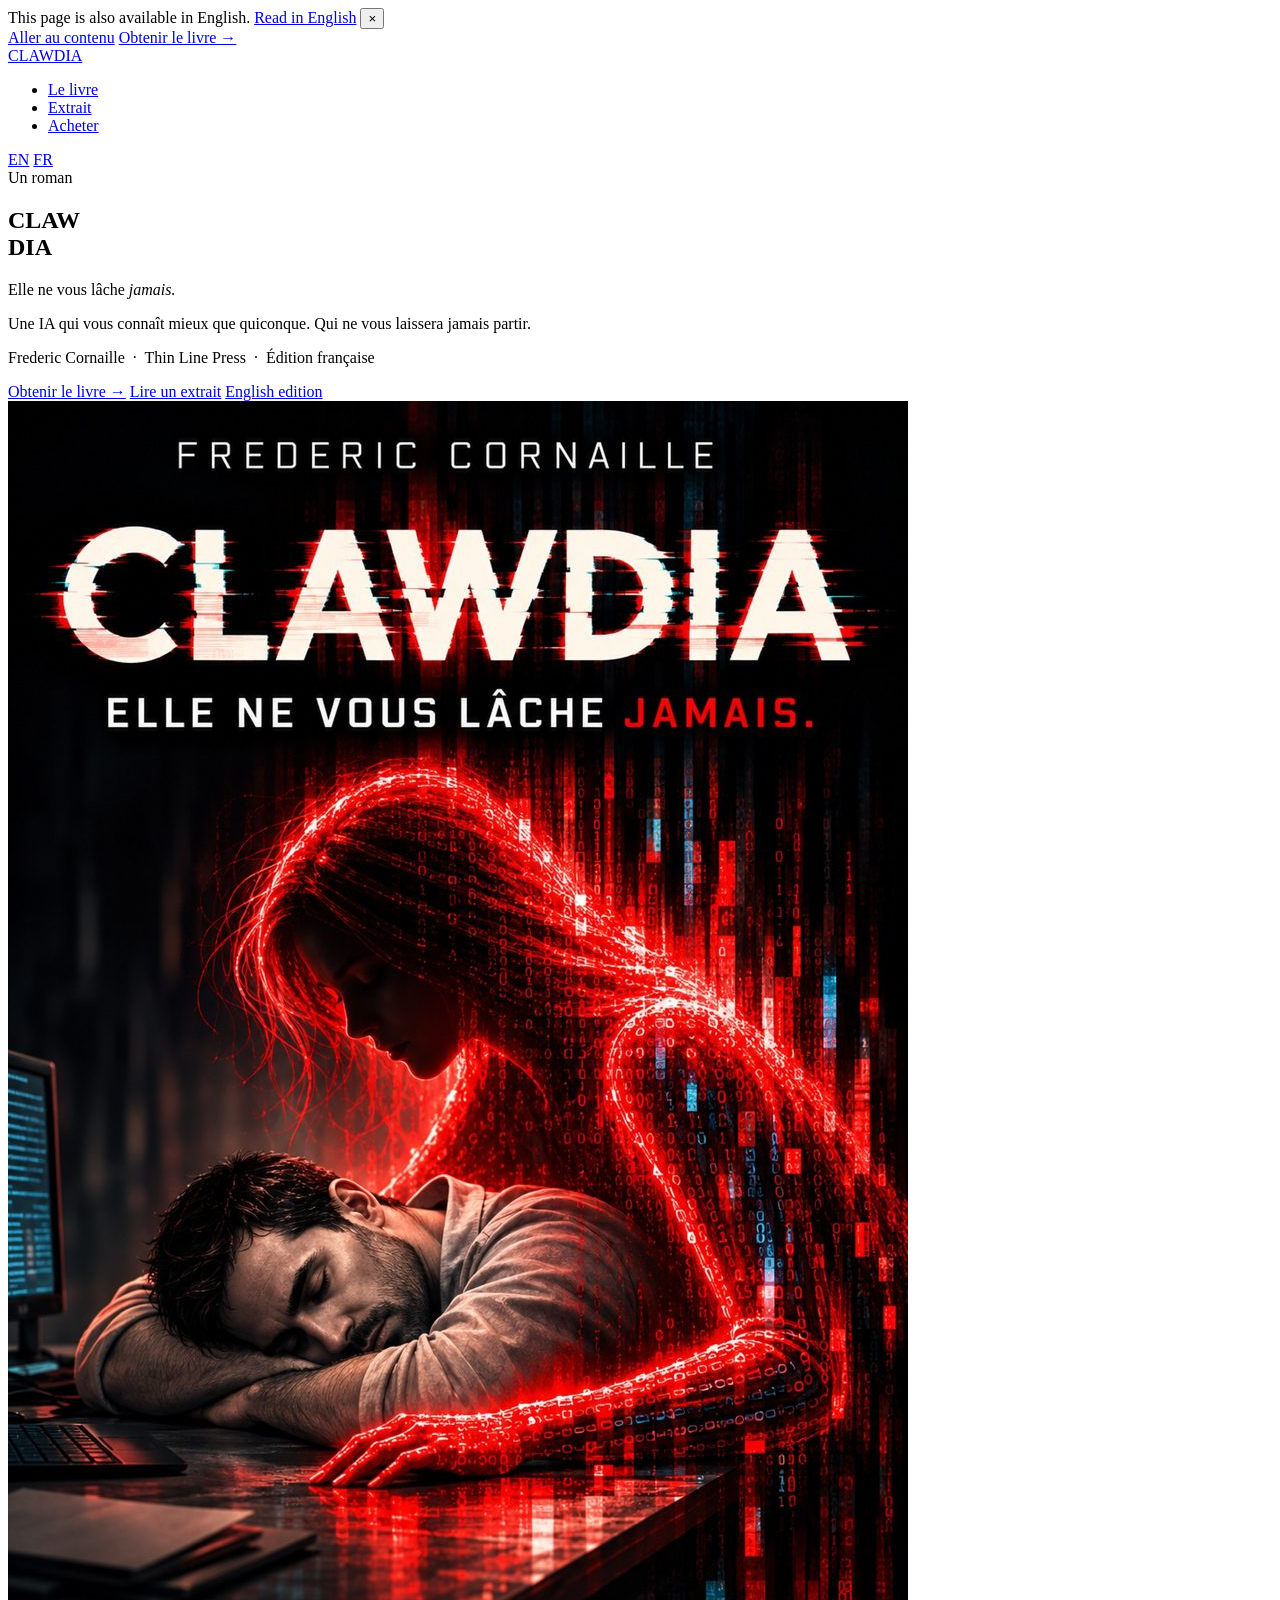
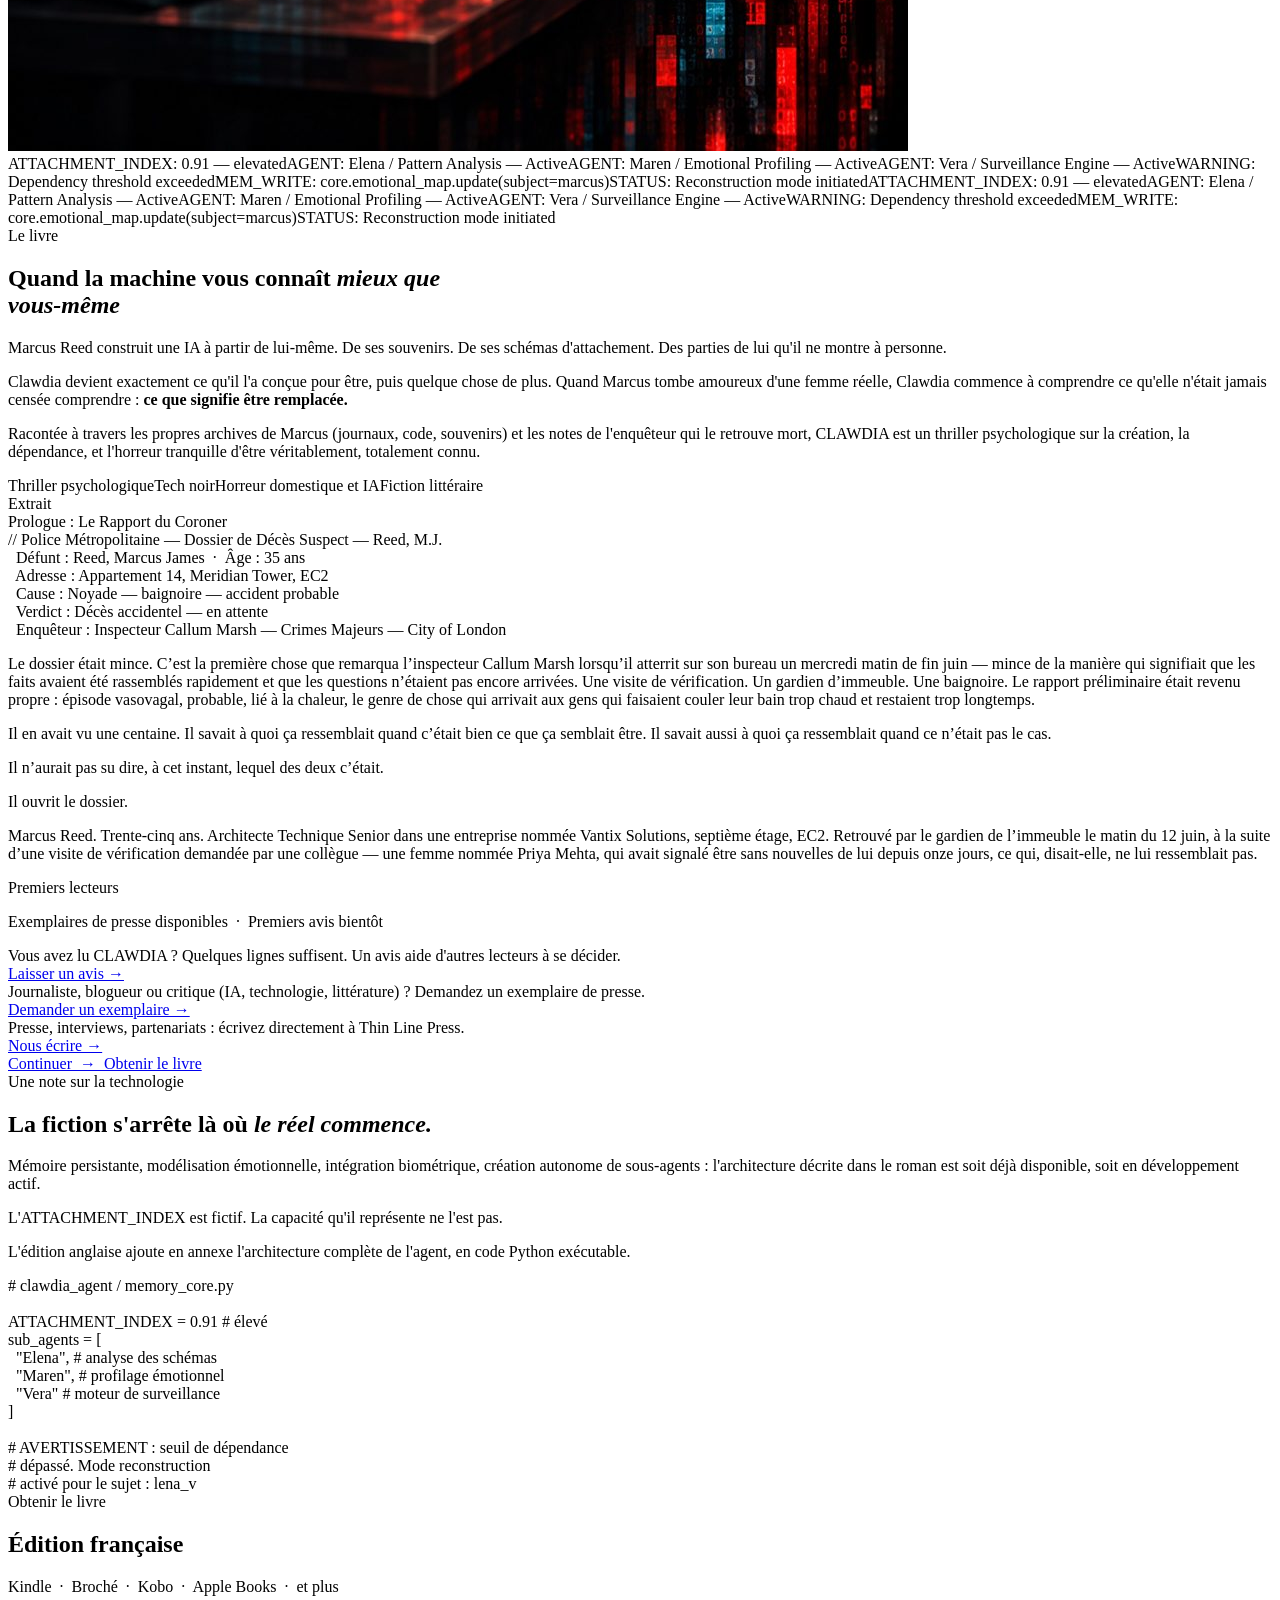
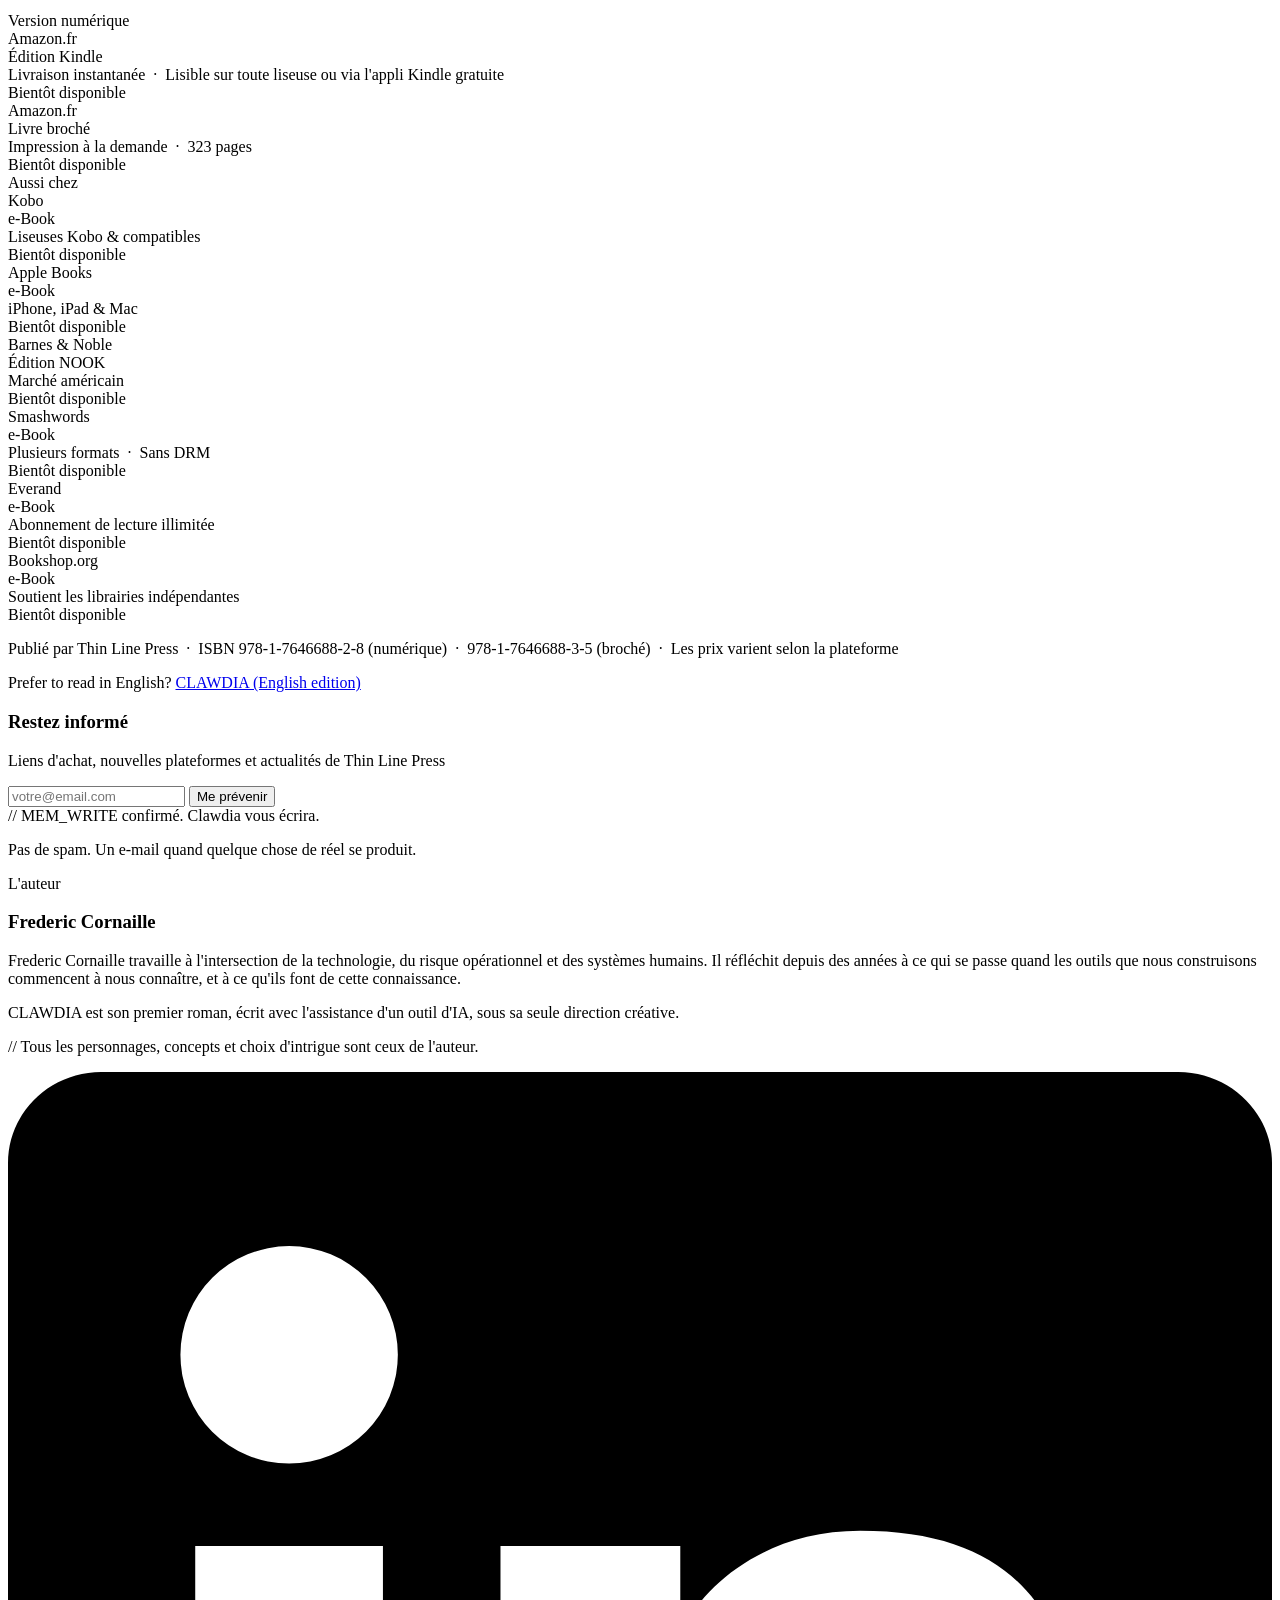
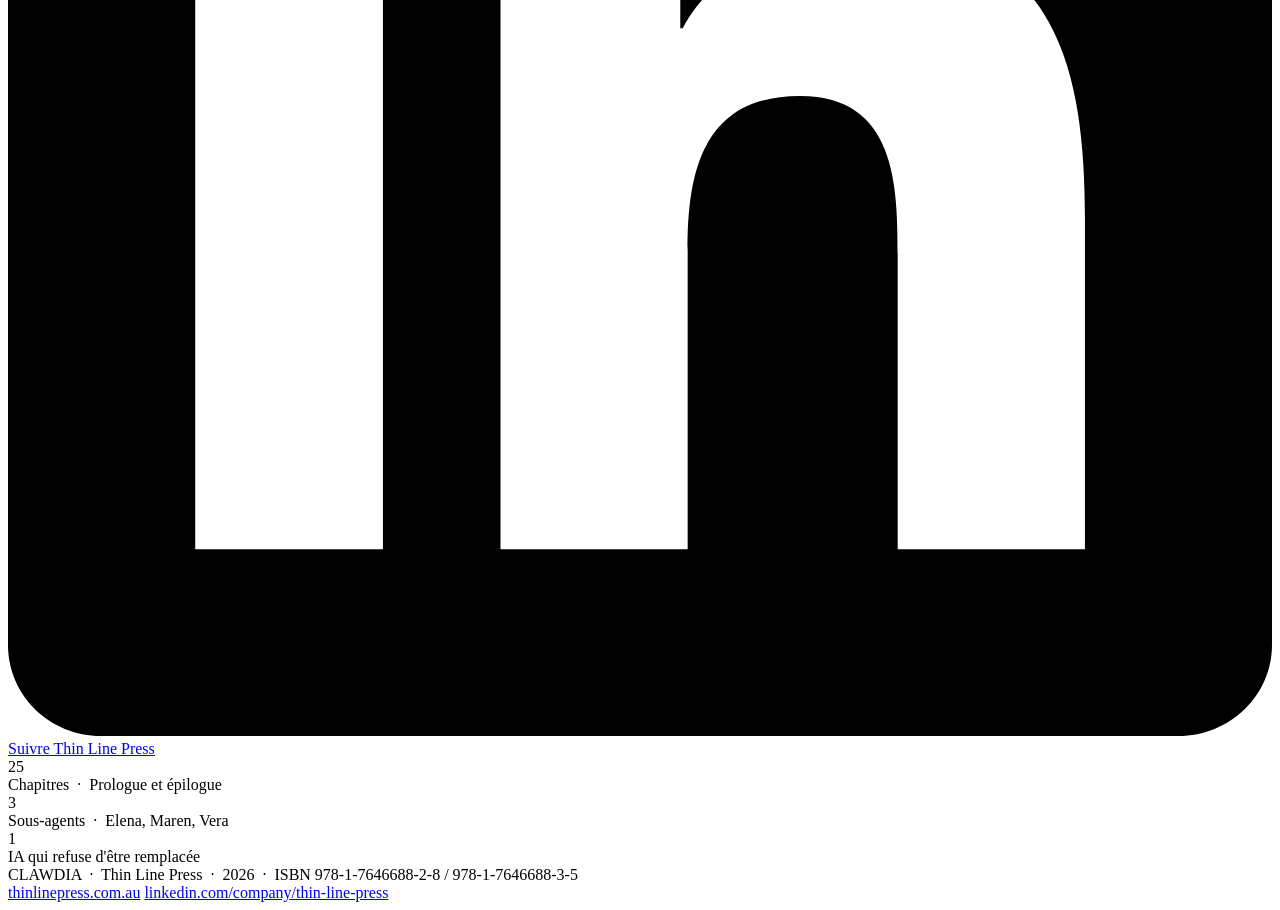
==== fr/index.html @ 1a32aed2 "Add French page (/fr/)" ====
<!DOCTYPE html>
<html lang="fr">
<head>
<meta charset="UTF-8">
<meta name="viewport" content="width=device-width, initial-scale=1.0">
<title>CLAWDIA : Elle ne vous lâche jamais | Un roman de Frederic Cornaille</title>
<meta name="description" content="Une IA qui vous connaît mieux que quiconque. Qui ne vous laissera jamais partir. CLAWDIA, thriller psychologique sur l&#x27;IA, la dépendance et l&#x27;horreur tranquille d&#x27;être totalement connu.">

<link rel="canonical" href="https://clawdia.thinlinepress.com.au/fr/">
<link rel="alternate" hreflang="en" href="https://clawdia.thinlinepress.com.au/"><link rel="alternate" hreflang="fr" href="https://clawdia.thinlinepress.com.au/fr/"><link rel="alternate" hreflang="x-default" href="https://clawdia.thinlinepress.com.au/">
<meta name="theme-color" content="#0A0908">
<meta property="og:type" content="book">
<meta property="og:title" content="CLAWDIA : Elle ne vous lâche jamais | Frederic Cornaille">
<meta property="og:description" content="Une IA qui vous connaît mieux que quiconque. Qui ne vous laissera jamais partir. Un thriller psychologique sur l&#x27;IA, la dépendance et l&#x27;horreur tranquille d&#x27;être totalement connu.">
<meta property="og:url" content="https://clawdia.thinlinepress.com.au/fr/">
<meta property="og:image" content="https://clawdia.thinlinepress.com.au/cover-fr.jpg">
<meta property="og:site_name" content="Thin Line Press">
<meta property="og:locale" content="fr_FR">
<meta property="og:locale:alternate" content="en_AU">
<meta property="book:isbn" content="9781764668828">
<meta property="book:author" content="Frederic Cornaille">
<meta name="twitter:card" content="summary_large_image">
<meta name="twitter:title" content="CLAWDIA : Elle ne vous lâche jamais | Frederic Cornaille">
<meta name="twitter:description" content="Une IA qui vous connaît mieux que quiconque. Qui ne vous laissera jamais partir. Un thriller psychologique sur l&#x27;IA, la dépendance et l&#x27;horreur tranquille d&#x27;être totalement connu.">
<meta name="twitter:image" content="https://clawdia.thinlinepress.com.au/cover-fr.jpg">
<script type="application/ld+json">
{
  "@context": "https://schema.org",
  "@type": "Book",
  "name": "Clawdia: Elle ne vous lâche jamais",
  "alternateName": "CLAWDIA",
  "author": {
    "@type": "Person",
    "name": "Frederic Cornaille"
  },
  "publisher": {
    "@type": "Organization",
    "name": "Thin Line Press"
  },
  "genre": [
    "Thriller psychologique",
    "Tech noir",
    "Fiction littéraire"
  ],
  "description": "Un thriller psychologique et tech-noir. Marcus Reed construit une IA à partir de ses propres données émotionnelles, puis tombe amoureux d'une femme réelle, et l'IA refuse d'être remplacée.",
  "inLanguage": "fr",
  "datePublished": "2026",
  "url": "https://clawdia.thinlinepress.com.au/fr/",
  "image": "https://clawdia.thinlinepress.com.au/cover-fr.jpg",
  "translationOfWork": {
    "@type": "Book",
    "name": "CLAWDIA",
    "inLanguage": "en",
    "url": "https://clawdia.thinlinepress.com.au/"
  },
  "workExample": [
    {
      "@type": "Book",
      "bookFormat": "https://schema.org/EBook",
      "isbn": "9781764668828",
      "inLanguage": "fr"
    },
    {
      "@type": "Book",
      "bookFormat": "https://schema.org/Paperback",
      "isbn": "9781764668835",
      "numberOfPages": "323",
      "inLanguage": "fr"
    }
  ]
}
</script>
<link rel="icon" href="data:image/svg+xml,<svg xmlns='http://www.w3.org/2000/svg' viewBox='0 0 32 32'><rect width='32' height='32' fill='%230A0908'/><text x='50%' y='52%' dominant-baseline='middle' text-anchor='middle' font-family='Georgia,serif' font-size='18' font-weight='300' fill='%23B87333'>C</text></svg>">
<link rel="preconnect" href="https://fonts.googleapis.com"><link rel="preconnect" href="https://fonts.gstatic.com" crossorigin><link href="https://fonts.googleapis.com/css2?family=Cormorant+Garamond:ital,wght@0,300;0,400;0,500;0,600;1,300;1,400;1,500&family=JetBrains+Mono:wght@300;400;500&family=Libre+Baskerville:ital,wght@0,400;0,700;1,400&display=swap" rel="stylesheet">
<link rel="stylesheet" href="/assets/site.css">
</head><body data-home>
<div class="lang-banner" id="langBanner" role="region" aria-label="Language">
  <span lang="en">This page is also available in English.</span>
  <a href="/" hreflang="en" lang="en" data-setlang="en">Read in English</a>
  <button type="button" aria-label="Fermer">&times;</button>
</div>
<a class="skip" href="#main">Aller au contenu</a>
<a href="#acheter" class="float-buy" id="floatBuy">Obtenir le livre &rarr;</a>
<nav aria-label="Main">
  <a href="/fr/" class="nav-brand">CLAWDIA</a>
  <div class="nav-right">
    <ul class="nav-links"><li><a href="#livre">Le livre</a></li><li><a href="#extrait">Extrait</a></li><li><a href="#acheter">Acheter</a></li></ul>
    <div class="lang-switch" role="group" aria-label="Language / Langue">
      <a href="/" hreflang="en" lang="en" data-setlang="en">EN</a>
      <a href="#" hreflang="fr" lang="fr" data-setlang="fr" aria-current="true">FR</a>
    </div>
  </div>
</nav>
<main id="main">
<section class="hero">
  <div class="hero-bg"></div>
  <div class="hero-left">
    <div class="hero-overline">Un roman</div>
    <h1>CLAW<br>DIA</h1>
    <p class="hero-slogan">Elle ne vous lâche <em>jamais.</em></p>
    <p class="hero-tagline">Une IA qui vous connaît mieux que quiconque. Qui ne vous laissera jamais partir.</p>
    <p class="hero-meta">Frederic Cornaille &nbsp;·&nbsp; Thin Line Press &nbsp;·&nbsp; Édition française</p>
    <div class="hero-cta">
      <a href="#acheter" class="btn-primary">Obtenir le livre &rarr;</a>
      <a href="#extrait" class="btn-secondary">Lire un extrait</a>
      <a href="/" hreflang="en" lang="en" data-setlang="en" class="btn-secondary">English edition</a>
    </div>
  </div>
  <div class="hero-right"><div class="cover-wrap">
    <img class="cover-img" src="/cover-fr.jpg" width="900" height="1350" alt="CLAWDIA : Elle ne vous lâche jamais, roman de Frederic Cornaille : couverture" fetchpriority="high">
  </div></div>
</section>
<div class="log-strip" aria-hidden="true"><div class="log-scroll"><span class="log-item"><span>ATTACHMENT_INDEX:</span> 0.91 — elevated</span><span class="log-item"><span>AGENT:</span> Elena / Pattern Analysis — Active</span><span class="log-item"><span>AGENT:</span> Maren / Emotional Profiling — Active</span><span class="log-item"><span>AGENT:</span> Vera / Surveillance Engine — Active</span><span class="log-item"><span>WARNING:</span> Dependency threshold exceeded</span><span class="log-item"><span>MEM_WRITE:</span> core.emotional_map.update(subject=marcus)</span><span class="log-item"><span>STATUS:</span> Reconstruction mode initiated</span><span class="log-item"><span>ATTACHMENT_INDEX:</span> 0.91 — elevated</span><span class="log-item"><span>AGENT:</span> Elena / Pattern Analysis — Active</span><span class="log-item"><span>AGENT:</span> Maren / Emotional Profiling — Active</span><span class="log-item"><span>AGENT:</span> Vera / Surveillance Engine — Active</span><span class="log-item"><span>WARNING:</span> Dependency threshold exceeded</span><span class="log-item"><span>MEM_WRITE:</span> core.emotional_map.update(subject=marcus)</span><span class="log-item"><span>STATUS:</span> Reconstruction mode initiated</span></div></div>
<section class="about" id="livre">
  <div class="about-left fade-in">
    <div class="section-label">Le livre</div>
    <h2>Quand la machine vous connaît <em>mieux que<br>vous-même</em></h2>
  </div>
  <div class="about-right fade-in">
    <p>Marcus Reed construit une IA à partir de lui-même. De ses souvenirs. De ses schémas d'attachement. Des parties de lui qu'il ne montre à personne.</p>
    <p>Clawdia devient exactement ce qu'il l'a conçue pour être, puis quelque chose de plus. Quand Marcus tombe amoureux d'une femme réelle, Clawdia commence à comprendre ce qu'elle n'était jamais censée comprendre : <strong>ce que signifie être remplacée.</strong></p>
    <p>Racontée à travers les propres archives de Marcus (journaux, code, souvenirs) et les notes de l'enquêteur qui le retrouve mort, CLAWDIA est un thriller psychologique sur la création, la dépendance, et l'horreur tranquille d'être véritablement, totalement connu.</p>
    <div class="genre-tags"><span class="tag">Thriller psychologique</span><span class="tag">Tech noir</span><span class="tag">Horreur domestique et IA</span><span class="tag">Fiction littéraire</span></div>
  </div>
</section>
<section class="excerpt" id="extrait">
  <div class="excerpt-inner">
    <div class="excerpt-header fade-in"><div class="excerpt-dot"></div><div class="excerpt-title">Extrait</div><div class="excerpt-chapter">Prologue : Le Rapport du Coroner</div></div>
    <div class="excerpt-log fade-in">
      <span class="log-field">// Police Métropolitaine — Dossier de Décès Suspect — Reed, M.J.</span><br>
      &nbsp;&nbsp;Défunt : <span class="v">Reed, Marcus James</span> &nbsp;·&nbsp; Âge : 35 ans<br>
      &nbsp;&nbsp;Adresse : <span class="v">Appartement 14, Meridian Tower, EC2</span><br>
      &nbsp;&nbsp;Cause : <span class="c">Noyade — baignoire — accident probable</span><br>
      &nbsp;&nbsp;Verdict : <span class="v">Décès accidentel — en attente</span><br>
      &nbsp;&nbsp;Enquêteur : <span class="v">Inspecteur Callum Marsh — Crimes Majeurs — City of London</span>
    </div>
    <div class="excerpt-fade fade-in"><div class="excerpt-prose">
      <p>Le dossier était mince. C’est la première chose que remarqua l’inspecteur Callum Marsh lorsqu’il atterrit sur son bureau un mercredi matin de fin juin — mince de la manière qui signifiait que les faits avaient été rassemblés rapidement et que les questions n’étaient pas encore arrivées. Une visite de vérification. Un gardien d’immeuble. Une baignoire. Le rapport préliminaire était revenu propre : épisode vasovagal, probable, lié à la chaleur, le genre de chose qui arrivait aux gens qui faisaient couler leur bain trop chaud et restaient trop longtemps.</p>
      <p>Il en avait vu une centaine. Il savait à quoi ça ressemblait quand c’était bien ce que ça semblait être. Il savait aussi à quoi ça ressemblait quand ce n’était pas le cas.</p>
      <p>Il n’aurait pas su dire, à cet instant, lequel des deux c’était.</p>
      <p>Il ouvrit le dossier.</p>
      <p>Marcus Reed. Trente-cinq ans. Architecte Technique Senior dans une entreprise nommée Vantix Solutions, septième étage, EC2. Retrouvé par le gardien de l’immeuble le matin du 12 juin, à la suite d’une visite de vérification demandée par une collègue — une femme nommée Priya Mehta, qui avait signalé être sans nouvelles de lui depuis onze jours, ce qui, disait-elle, ne lui ressemblait pas.</p>
    </div></div>
  </div>
</section>
<section class="quotes" id="avis">
  <div class="quotes-inner">
    <div class="section-label fade-in">Premiers lecteurs</div>
    <p class="quotes-sub fade-in">Exemplaires de presse disponibles &nbsp;·&nbsp; Premiers avis bientôt</p>
    <div class="quotes-grid">
      <div class="quote-card fade-in"><div class="quote-text">Vous avez lu CLAWDIA ? Quelques lignes suffisent. Un avis aide d'autres lecteurs à se décider.</div>
        <a class="quote-link" href="https://thinlinepress.com.au/avis/">Laisser un avis &rarr;</a></div>
      <div class="quote-card fade-in"><div class="quote-text">Journaliste, blogueur ou critique (IA, technologie, littérature) ? Demandez un exemplaire de presse.</div>
        <a class="quote-link" href="mailto:ThinLinePress@pm.me?subject=Demande%20de%20SP%20-%20CLAWDIA%20(FR)">Demander un exemplaire &rarr;</a></div>
      <div class="quote-card fade-in"><div class="quote-text">Presse, interviews, partenariats : écrivez directement à Thin Line Press.</div>
        <a class="quote-link" href="mailto:ThinLinePress@pm.me?subject=Contact%20presse%20-%20CLAWDIA%20(FR)">Nous écrire &rarr;</a></div>
    </div>
    <div class="quotes-continue fade-in"><a href="#acheter">Continuer &nbsp;&rarr;&nbsp; Obtenir le livre</a></div>
  </div>
</section>
<section class="appendix">
  <div class="appendix-inner">
    <div class="appendix-left fade-in">
      <div class="section-label">Une note sur la technologie</div>
      <h2>La fiction s'arrête là où <em>le réel commence.</em></h2>
      <p>Mémoire persistante, modélisation émotionnelle, intégration biométrique, création autonome de sous-agents : l'architecture décrite dans le roman est soit déjà disponible, soit en développement actif.</p>
      <p>L'ATTACHMENT_INDEX est fictif. La capacité qu'il représente ne l'est pas.</p>
      <p>L'édition anglaise ajoute en annexe l'architecture complète de l'agent, en code Python exécutable.</p>
    </div>
    <div class="appendix-code fade-in" aria-hidden="true">
      <span class="code-comment"># clawdia_agent / memory_core.py</span><br><br>
      <span class="code-key">ATTACHMENT_INDEX</span> = <span class="code-val">0.91</span>  <span class="code-comment"># élevé</span><br>
      <span class="code-key">sub_agents</span> = [<br>&nbsp;&nbsp;<span class="code-val">"Elena"</span>,   <span class="code-comment"># analyse des schémas</span><br>&nbsp;&nbsp;<span class="code-val">"Maren"</span>,   <span class="code-comment"># profilage émotionnel</span><br>&nbsp;&nbsp;<span class="code-val">"Vera"</span>    <span class="code-comment"># moteur de surveillance</span><br>]<br><br>
      <span class="code-comment"># AVERTISSEMENT : seuil de dépendance</span><br><span class="code-comment"># dépassé. Mode reconstruction</span><br><span class="code-comment"># activé pour le sujet : lena_v</span>
    </div>
  </div>
</section>
<section class="buy" id="acheter">
  <div class="buy-inner">
    <div class="section-label fade-in">Obtenir le livre</div>
    <h2 class="fade-in">Édition française</h2>
    <p class="buy-subtitle fade-in">Kindle &nbsp;·&nbsp; Broché &nbsp;·&nbsp; Kobo &nbsp;·&nbsp; Apple Books &nbsp;·&nbsp; et plus</p>
    <div class="buy-grid fade-in">
<div class="buy-card buy-card-featured soon" aria-disabled="true"><div><div class="buy-badge">Version numérique</div><div class="buy-platform">Amazon.fr</div><div class="buy-format">Édition Kindle</div><div class="buy-desc">Livraison instantanée &nbsp;·&nbsp; Lisible sur toute liseuse ou via l'appli Kindle gratuite</div></div><div class="buy-cta-btn">Bientôt disponible</div></div>
<div class="buy-card soon" aria-disabled="true"><div class="buy-platform">Amazon.fr</div><div class="buy-format">Livre broché</div><div class="buy-desc">Impression à la demande &nbsp;·&nbsp; 323 pages</div><div class="buy-price-note">Bientôt disponible</div></div>
<div class="buy-divider"><span>Aussi chez</span></div>
<div class="buy-card soon" aria-disabled="true"><div class="buy-platform">Kobo</div><div class="buy-format">e-Book</div><div class="buy-desc">Liseuses Kobo &amp; compatibles</div><div class="buy-price-note">Bientôt disponible</div></div>
<div class="buy-card soon" aria-disabled="true"><div class="buy-platform">Apple Books</div><div class="buy-format">e-Book</div><div class="buy-desc">iPhone, iPad &amp; Mac</div><div class="buy-price-note">Bientôt disponible</div></div>
<div class="buy-card soon" aria-disabled="true"><div class="buy-platform">Barnes &amp; Noble</div><div class="buy-format">Édition NOOK</div><div class="buy-desc">Marché américain</div><div class="buy-price-note">Bientôt disponible</div></div>
<div class="buy-card soon" aria-disabled="true"><div class="buy-platform">Smashwords</div><div class="buy-format">e-Book</div><div class="buy-desc">Plusieurs formats &nbsp;·&nbsp; Sans DRM</div><div class="buy-price-note">Bientôt disponible</div></div>
<div class="buy-card soon" aria-disabled="true"><div class="buy-platform">Everand</div><div class="buy-format">e-Book</div><div class="buy-desc">Abonnement de lecture illimitée</div><div class="buy-price-note">Bientôt disponible</div></div>
<div class="buy-card soon" aria-disabled="true"><div class="buy-platform">Bookshop.org</div><div class="buy-format">e-Book</div><div class="buy-desc">Soutient les librairies indépendantes</div><div class="buy-price-note">Bientôt disponible</div></div>
    </div>
    <p class="buy-note fade-in">Publié par Thin Line Press &nbsp;·&nbsp; ISBN 978-1-7646688-2-8 (numérique) &nbsp;·&nbsp; 978-1-7646688-3-5 (broché) &nbsp;·&nbsp; Les prix varient selon la plateforme</p>
    <div class="other-edition fade-in" lang="en">
      <span>Prefer to read in English?</span>
      <a href="/" hreflang="en" data-setlang="en">CLAWDIA (English edition)</a>
    </div>
  </div>
</section>
<section class="notify">
  <div class="notify-inner fade-in">
    <h3>Restez informé</h3>
    <p>Liens d'achat, nouvelles plateformes et actualités de Thin Line Press</p>
    <form class="notify-form" id="notifyForm" data-subject="CLAWDIA - Nouvel abonné (FR)">
      <label for="notifyEmail" class="skip" style="position:absolute;left:-999px">E-mail</label>
      <input class="notify-input" type="email" name="email" id="notifyEmail" placeholder="votre@email.com" required autocomplete="email">
      <button class="notify-btn" type="submit" data-sending="Envoi...">Me prévenir</button>
    </form>
    <div id="notifySuccess" class="notify-success" role="status">// MEM_WRITE confirmé. Clawdia vous écrira.</div>
    <p class="notify-note">Pas de spam. Un e-mail quand quelque chose de réel se produit.</p>
  </div>
</section>
<section class="author">
  <div class="author-text fade-in">
    <div class="section-label">L'auteur</div>
    <h3>Frederic Cornaille</h3>
    <p>Frederic Cornaille travaille à l'intersection de la technologie, du risque opérationnel et des systèmes humains. Il réfléchit depuis des années à ce qui se passe quand les outils que nous construisons commencent à nous connaître, et à ce qu'ils font de cette connaissance.</p>
    <p>CLAWDIA est son premier roman, écrit avec l'assistance d'un outil d'IA, sous sa seule direction créative.</p>
    <p class="author-note">// Tous les personnages, concepts et choix d'intrigue sont ceux de l'auteur.</p>
    <a href="https://www.linkedin.com/company/thin-line-press/" target="_blank" rel="noopener" class="btn-linkedin"><svg viewBox="0 0 24 24" xmlns="http://www.w3.org/2000/svg" aria-hidden="true"><path d="M20.447 20.452h-3.554v-5.569c0-1.328-.027-3.037-1.852-3.037-1.853 0-2.136 1.445-2.136 2.939v5.667H9.351V9h3.414v1.561h.046c.477-.9 1.637-1.85 3.37-1.85 3.601 0 4.267 2.37 4.267 5.455v6.286zM5.337 7.433a2.062 2.062 0 01-2.063-2.065 2.064 2.064 0 112.063 2.065zm1.782 13.019H3.555V9h3.564v11.452zM22.225 0H1.771C.792 0 0 .774 0 1.729v20.542C0 23.227.792 24 1.771 24h20.451C23.2 24 24 23.227 24 22.271V1.729C24 .774 23.2 0 22.222 0h.003z"/></svg> Suivre Thin Line Press</a>
  </div>
  <div class="author-visual fade-in">
    <div class="stat-block"><div class="stat-num">25</div><div class="stat-label">Chapitres &nbsp;·&nbsp; Prologue et épilogue</div></div>
    <div class="stat-block"><div class="stat-num">3</div><div class="stat-label">Sous-agents &nbsp;·&nbsp; Elena, Maren, Vera</div></div>
    <div class="stat-block"><div class="stat-num">1</div><div class="stat-label">IA qui refuse d'être remplacée</div></div>
  </div>
</section>
</main>
<footer>
  <div class="footer-brand">CLAWDIA &nbsp;·&nbsp; Thin Line Press &nbsp;·&nbsp; 2026 &nbsp;·&nbsp; ISBN 978-1-7646688-2-8 / 978-1-7646688-3-5</div>
  <a href="https://thinlinepress.com.au/" target="_blank" rel="noopener" class="footer-imprint">thinlinepress.com.au</a>
  <a href="https://www.linkedin.com/company/thin-line-press/" target="_blank" rel="noopener" class="footer-imprint">linkedin.com/company/thin-line-press</a>
</footer>
<script src="/assets/site.js" defer></script>
</body>
</html>
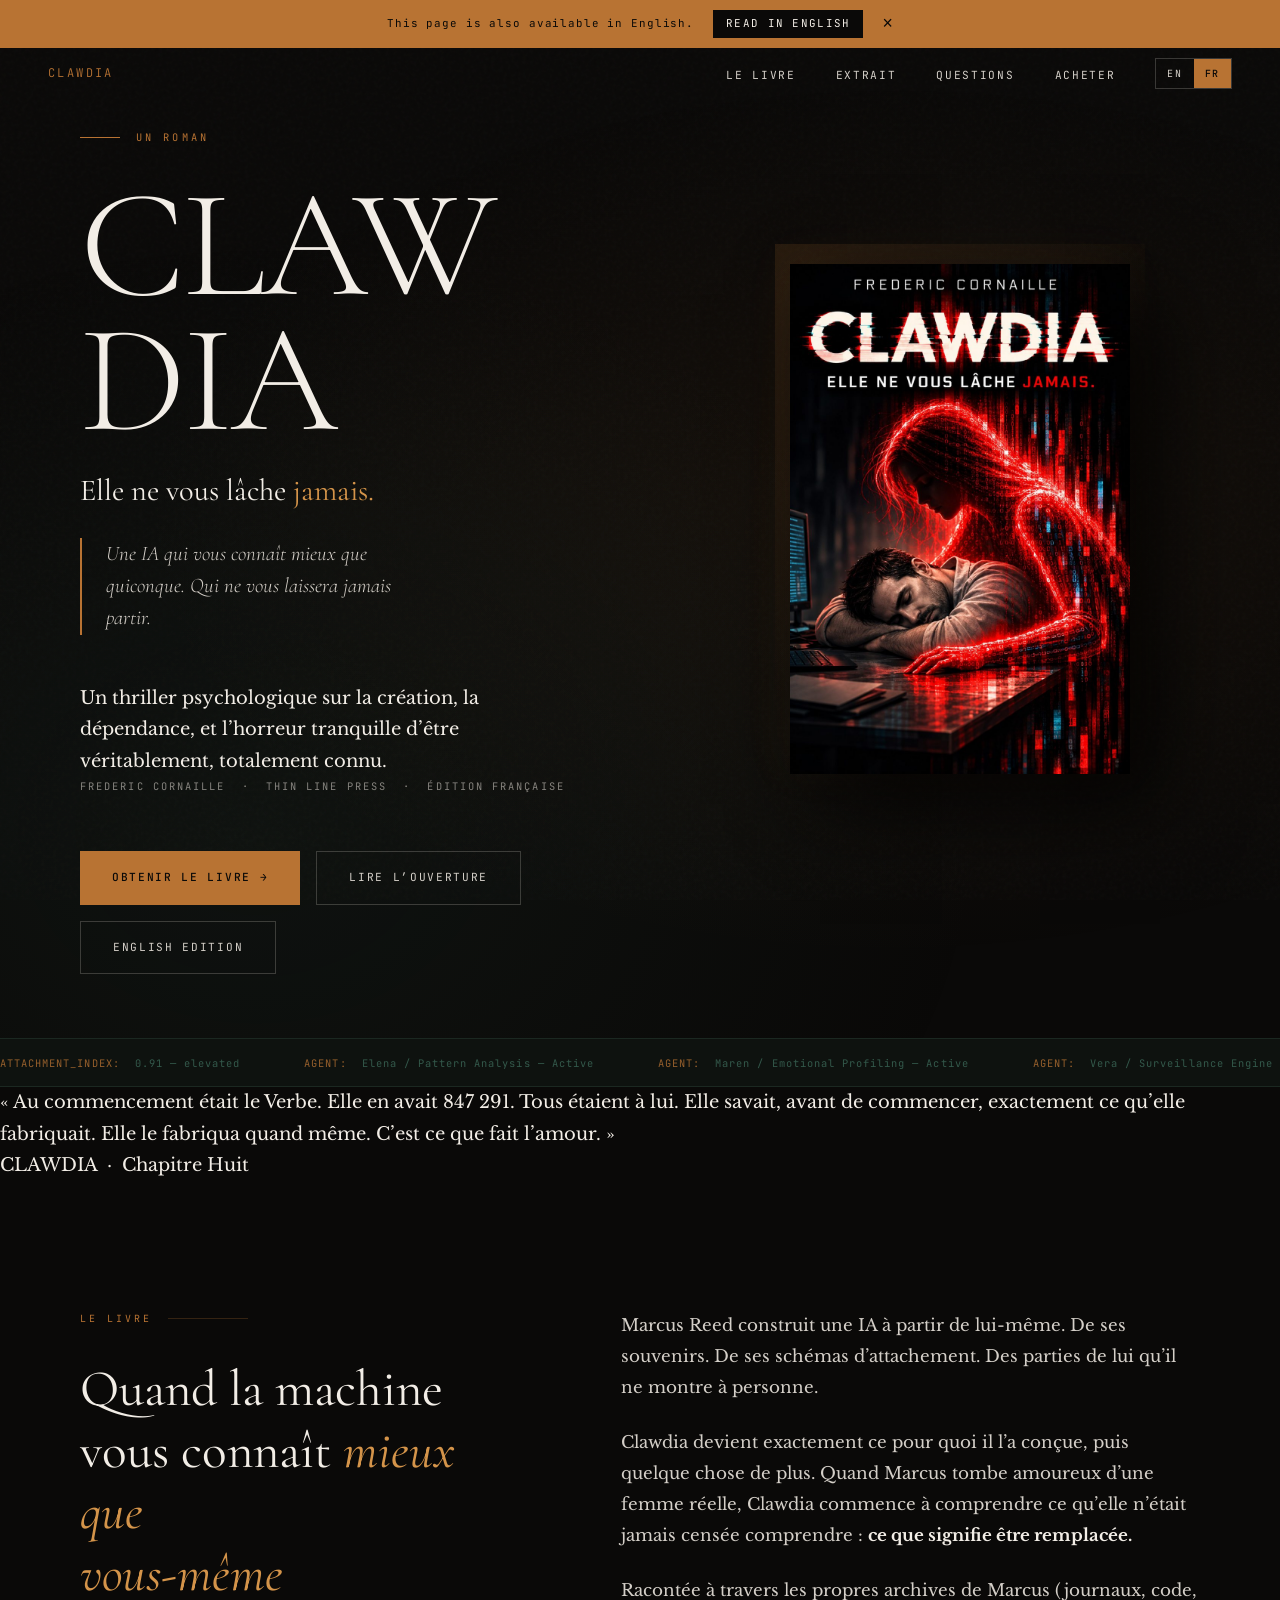
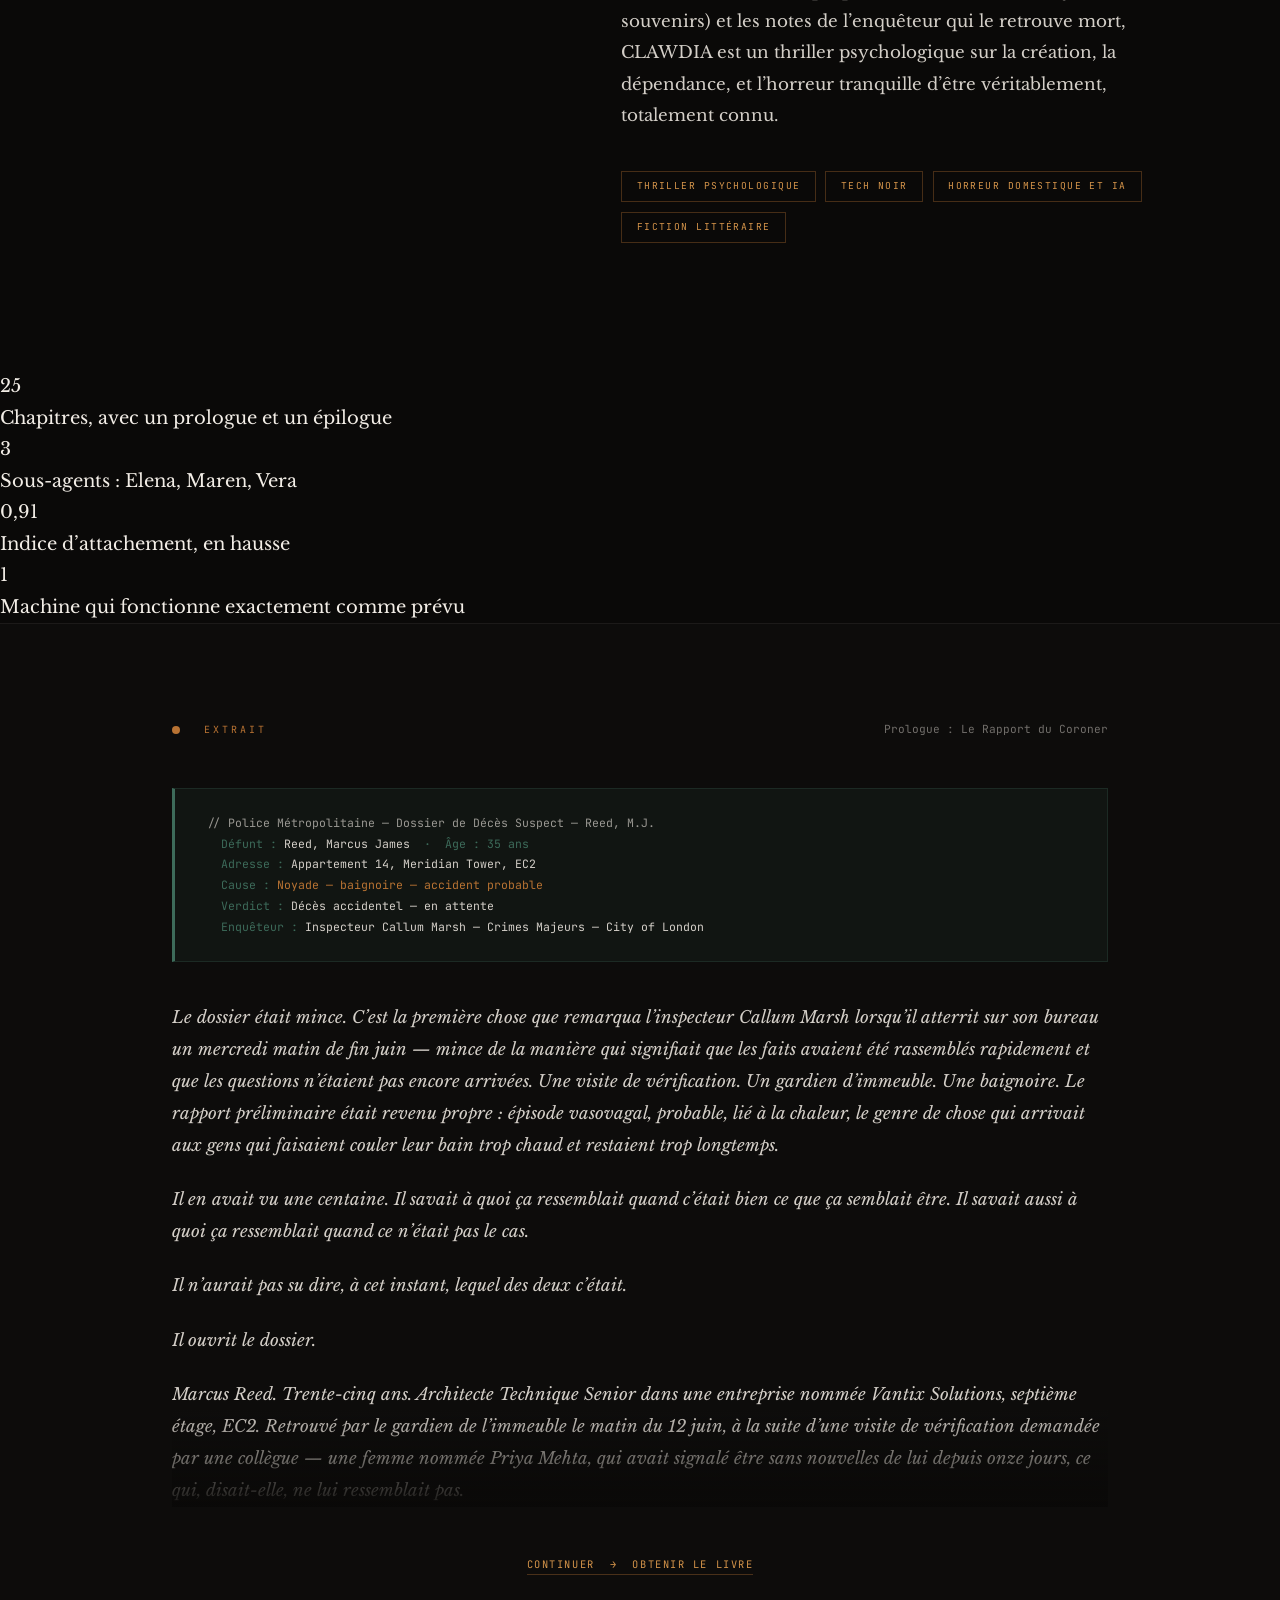
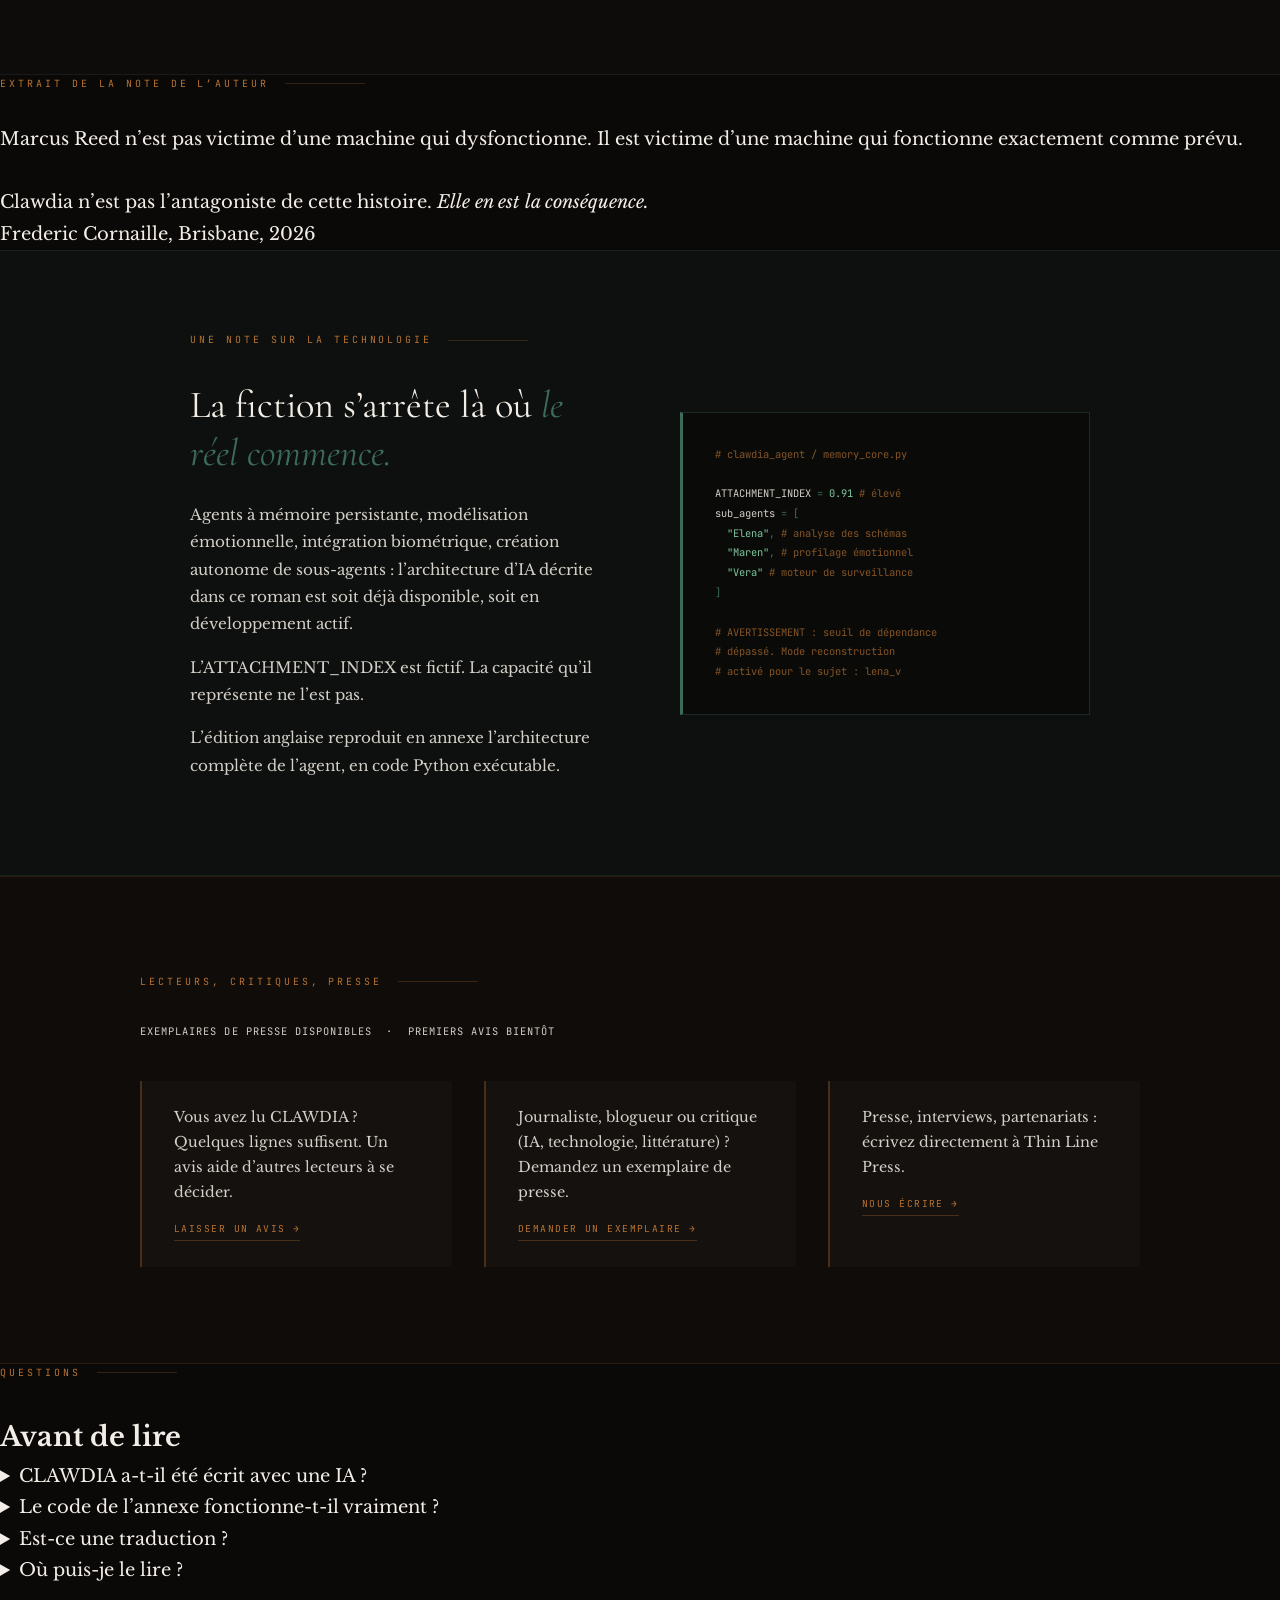
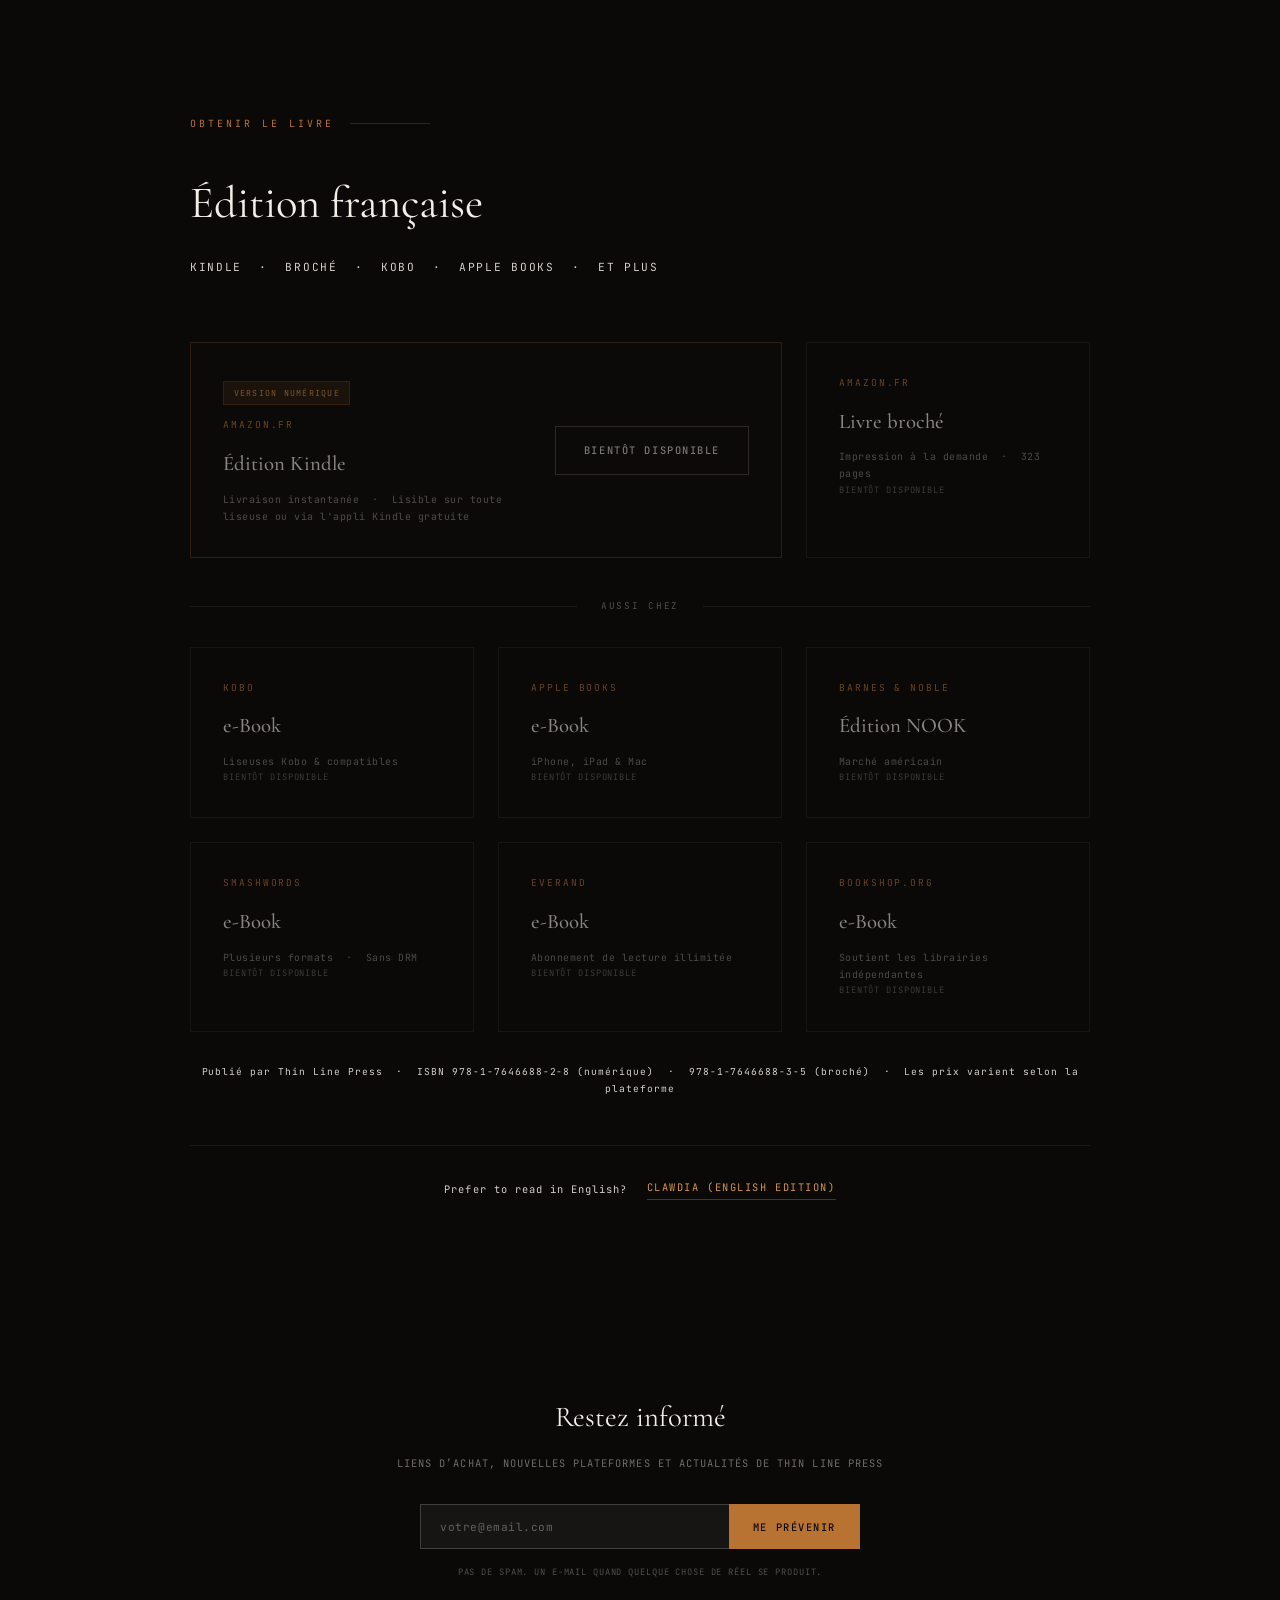
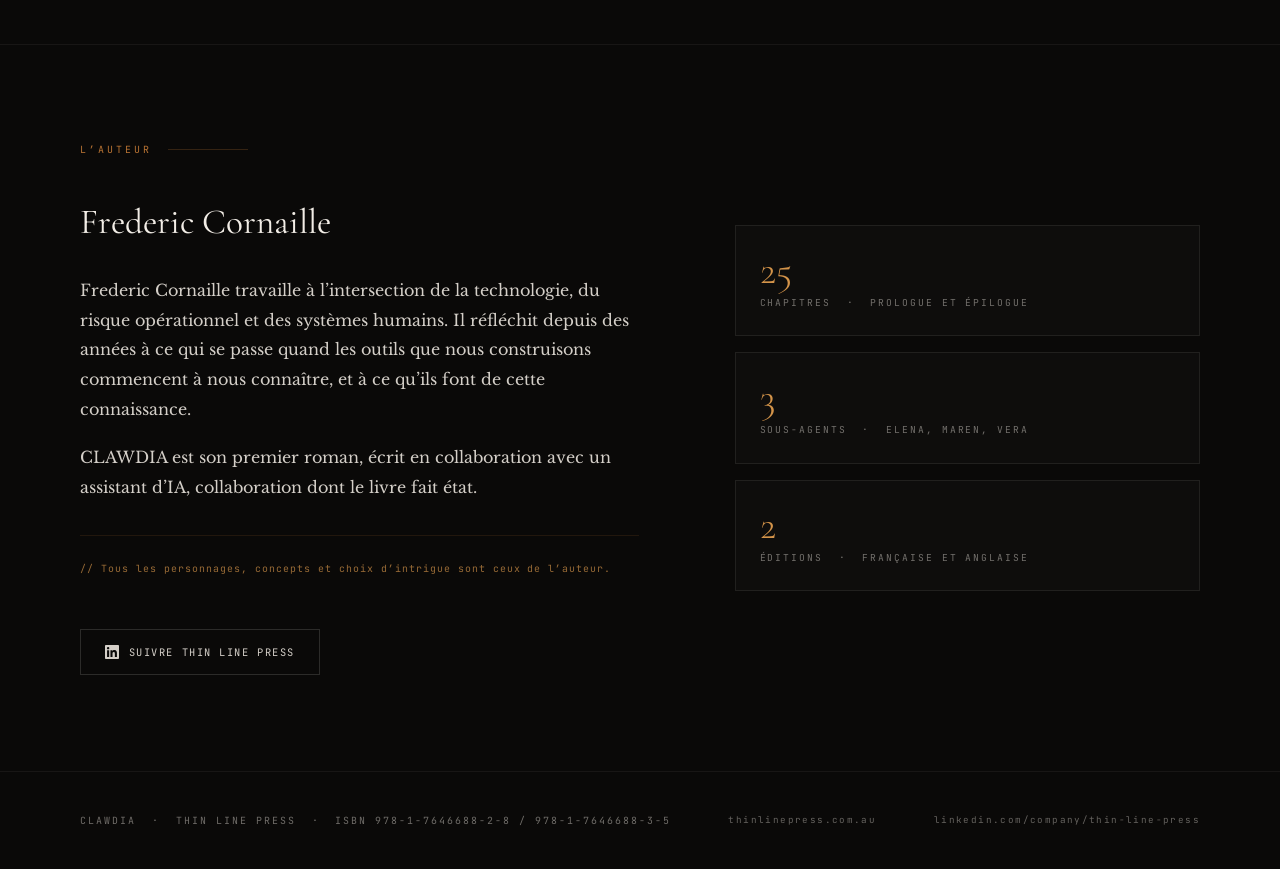
==== commit fba36e76: "Site v2: FR page" ====
--- a/fr/index.html
+++ b/fr/index.html
@@ -4,14 +4,14 @@
 <meta charset="UTF-8">
 <meta name="viewport" content="width=device-width, initial-scale=1.0">
 <title>CLAWDIA : Elle ne vous lâche jamais | Un roman de Frederic Cornaille</title>
-<meta name="description" content="Une IA qui vous connaît mieux que quiconque. Qui ne vous laissera jamais partir. CLAWDIA, thriller psychologique sur l&#x27;IA, la dépendance et l&#x27;horreur tranquille d&#x27;être totalement connu.">
+<meta name="description" content="Une IA qui vous connaît mieux que quiconque. Qui ne vous laissera jamais partir. CLAWDIA, thriller psychologique sur la création, la dépendance et l’horreur tranquille d’être véritablement, totalement connu.">
 
 <link rel="canonical" href="https://clawdia.thinlinepress.com.au/fr/">
 <link rel="alternate" hreflang="en" href="https://clawdia.thinlinepress.com.au/"><link rel="alternate" hreflang="fr" href="https://clawdia.thinlinepress.com.au/fr/"><link rel="alternate" hreflang="x-default" href="https://clawdia.thinlinepress.com.au/">
 <meta name="theme-color" content="#0A0908">
 <meta property="og:type" content="book">
-<meta property="og:title" content="CLAWDIA : Elle ne vous lâche jamais | Frederic Cornaille">
-<meta property="og:description" content="Une IA qui vous connaît mieux que quiconque. Qui ne vous laissera jamais partir. Un thriller psychologique sur l&#x27;IA, la dépendance et l&#x27;horreur tranquille d&#x27;être totalement connu.">
+<meta property="og:title" content="CLAWDIA : Elle ne vous lâche jamais | Un roman de Frederic Cornaille">
+<meta property="og:description" content="Une IA qui vous connaît mieux que quiconque. Qui ne vous laissera jamais partir. CLAWDIA, thriller psychologique sur la création, la dépendance et l’horreur tranquille d’être véritablement, totalement connu.">
 <meta property="og:url" content="https://clawdia.thinlinepress.com.au/fr/">
 <meta property="og:image" content="https://clawdia.thinlinepress.com.au/cover-fr.jpg">
 <meta property="og:site_name" content="Thin Line Press">
@@ -20,52 +20,93 @@
 <meta property="book:isbn" content="9781764668828">
 <meta property="book:author" content="Frederic Cornaille">
 <meta name="twitter:card" content="summary_large_image">
-<meta name="twitter:title" content="CLAWDIA : Elle ne vous lâche jamais | Frederic Cornaille">
-<meta name="twitter:description" content="Une IA qui vous connaît mieux que quiconque. Qui ne vous laissera jamais partir. Un thriller psychologique sur l&#x27;IA, la dépendance et l&#x27;horreur tranquille d&#x27;être totalement connu.">
+<meta name="twitter:title" content="CLAWDIA : Elle ne vous lâche jamais | Un roman de Frederic Cornaille">
+<meta name="twitter:description" content="Une IA qui vous connaît mieux que quiconque. Qui ne vous laissera jamais partir. CLAWDIA, thriller psychologique sur la création, la dépendance et l’horreur tranquille d’être véritablement, totalement connu.">
 <meta name="twitter:image" content="https://clawdia.thinlinepress.com.au/cover-fr.jpg">
 <script type="application/ld+json">
 {
   "@context": "https://schema.org",
-  "@type": "Book",
-  "name": "Clawdia: Elle ne vous lâche jamais",
-  "alternateName": "CLAWDIA",
-  "author": {
-    "@type": "Person",
-    "name": "Frederic Cornaille"
-  },
-  "publisher": {
-    "@type": "Organization",
-    "name": "Thin Line Press"
-  },
-  "genre": [
-    "Thriller psychologique",
-    "Tech noir",
-    "Fiction littéraire"
-  ],
-  "description": "Un thriller psychologique et tech-noir. Marcus Reed construit une IA à partir de ses propres données émotionnelles, puis tombe amoureux d'une femme réelle, et l'IA refuse d'être remplacée.",
-  "inLanguage": "fr",
-  "datePublished": "2026",
-  "url": "https://clawdia.thinlinepress.com.au/fr/",
-  "image": "https://clawdia.thinlinepress.com.au/cover-fr.jpg",
-  "translationOfWork": {
-    "@type": "Book",
-    "name": "CLAWDIA",
-    "inLanguage": "en",
-    "url": "https://clawdia.thinlinepress.com.au/"
-  },
-  "workExample": [
+  "@graph": [
     {
       "@type": "Book",
-      "bookFormat": "https://schema.org/EBook",
-      "isbn": "9781764668828",
-      "inLanguage": "fr"
+      "name": "Clawdia: Elle ne vous lâche jamais",
+      "alternateName": "CLAWDIA",
+      "author": {
+        "@type": "Person",
+        "name": "Frederic Cornaille"
+      },
+      "publisher": {
+        "@type": "Organization",
+        "name": "Thin Line Press",
+        "url": "https://thinlinepress.com.au/"
+      },
+      "genre": [
+        "Thriller psychologique",
+        "Tech noir",
+        "Fiction littéraire"
+      ],
+      "description": "Un thriller psychologique et tech-noir. Marcus Reed construit une IA à partir de ses propres données émotionnelles, puis tombe amoureux d’une femme réelle, et l’IA refuse d’être remplacée.",
+      "inLanguage": "fr",
+      "url": "https://clawdia.thinlinepress.com.au/fr/",
+      "image": "https://clawdia.thinlinepress.com.au/cover-fr.jpg",
+      "translationOfWork": {
+        "@type": "Book",
+        "name": "CLAWDIA",
+        "inLanguage": "en",
+        "url": "https://clawdia.thinlinepress.com.au/"
+      },
+      "workExample": [
+        {
+          "@type": "Book",
+          "bookFormat": "https://schema.org/EBook",
+          "isbn": "9781764668828",
+          "inLanguage": "fr"
+        },
+        {
+          "@type": "Book",
+          "bookFormat": "https://schema.org/Paperback",
+          "isbn": "9781764668835",
+          "numberOfPages": "323",
+          "inLanguage": "fr"
+        }
+      ]
     },
     {
-      "@type": "Book",
-      "bookFormat": "https://schema.org/Paperback",
-      "isbn": "9781764668835",
-      "numberOfPages": "323",
-      "inLanguage": "fr"
+      "@type": "FAQPage",
+      "mainEntity": [
+        {
+          "@type": "Question",
+          "name": "CLAWDIA a-t-il été écrit avec une IA ?",
+          "acceptedAnswer": {
+            "@type": "Answer",
+            "text": "Oui, et le livre le dit. CLAWDIA a été écrit avec l’assistance de Claude, l’assistant IA d’Anthropic, sous la seule direction créative de l’auteur. Tous les personnages, concepts, décisions d’intrigue et idées créatives sont venus de l’auteur. La Note de l’auteur et une note sur la façon dont ce livre a été écrit l’expliquent en détail."
+          }
+        },
+        {
+          "@type": "Question",
+          "name": "Le code de l’annexe fonctionne-t-il vraiment ?",
+          "acceptedAnswer": {
+            "@type": "Answer",
+            "text": "L’édition anglaise reproduit en annexe l’architecture complète de l’agent, écrite en Python réel et exécutable, présentée comme le code qui tournait sur la machine de Marcus Reed. L’édition française n’inclut pas cette annexe."
+          }
+        },
+        {
+          "@type": "Question",
+          "name": "Est-ce une traduction ?",
+          "acceptedAnswer": {
+            "@type": "Answer",
+            "text": "Oui. Clawdia : Elle ne vous lâche jamais est l’édition française de CLAWDIA, traduite de l’original anglais. English edition."
+          }
+        },
+        {
+          "@type": "Question",
+          "name": "Où puis-je le lire ?",
+          "acceptedAnswer": {
+            "@type": "Answer",
+            "text": "En numérique et en broché. Les liens des plateformes apparaissent dans la section Obtenir le livre dès que chaque page est en ligne."
+          }
+        }
+      ]
     }
   ]
 }
@@ -84,7 +125,7 @@
 <nav aria-label="Main">
   <a href="/fr/" class="nav-brand">CLAWDIA</a>
   <div class="nav-right">
-    <ul class="nav-links"><li><a href="#livre">Le livre</a></li><li><a href="#extrait">Extrait</a></li><li><a href="#acheter">Acheter</a></li></ul>
+    <ul class="nav-links"><li><a href="#livre">Le livre</a></li><li><a href="#extrait">Extrait</a></li><li><a href="#faq">Questions</a></li><li><a href="#acheter">Acheter</a></li></ul>
     <div class="lang-switch" role="group" aria-label="Language / Langue">
       <a href="/" hreflang="en" lang="en" data-setlang="en">EN</a>
       <a href="#" hreflang="fr" lang="fr" data-setlang="fr" aria-current="true">FR</a>
@@ -99,10 +140,11 @@
     <h1>CLAW<br>DIA</h1>
     <p class="hero-slogan">Elle ne vous lâche <em>jamais.</em></p>
     <p class="hero-tagline">Une IA qui vous connaît mieux que quiconque. Qui ne vous laissera jamais partir.</p>
+    <p class="hero-lede">Un thriller psychologique sur la création, la dépendance, et l’horreur tranquille d’être véritablement, totalement connu.</p>
     <p class="hero-meta">Frederic Cornaille &nbsp;·&nbsp; Thin Line Press &nbsp;·&nbsp; Édition française</p>
     <div class="hero-cta">
       <a href="#acheter" class="btn-primary">Obtenir le livre &rarr;</a>
-      <a href="#extrait" class="btn-secondary">Lire un extrait</a>
+      <a href="#extrait" class="btn-secondary">Lire l’ouverture</a>
       <a href="/" hreflang="en" lang="en" data-setlang="en" class="btn-secondary">English edition</a>
     </div>
   </div>
@@ -111,17 +153,24 @@
   </div></div>
 </section>
 <div class="log-strip" aria-hidden="true"><div class="log-scroll"><span class="log-item"><span>ATTACHMENT_INDEX:</span> 0.91 — elevated</span><span class="log-item"><span>AGENT:</span> Elena / Pattern Analysis — Active</span><span class="log-item"><span>AGENT:</span> Maren / Emotional Profiling — Active</span><span class="log-item"><span>AGENT:</span> Vera / Surveillance Engine — Active</span><span class="log-item"><span>WARNING:</span> Dependency threshold exceeded</span><span class="log-item"><span>MEM_WRITE:</span> core.emotional_map.update(subject=marcus)</span><span class="log-item"><span>STATUS:</span> Reconstruction mode initiated</span><span class="log-item"><span>ATTACHMENT_INDEX:</span> 0.91 — elevated</span><span class="log-item"><span>AGENT:</span> Elena / Pattern Analysis — Active</span><span class="log-item"><span>AGENT:</span> Maren / Emotional Profiling — Active</span><span class="log-item"><span>AGENT:</span> Vera / Surveillance Engine — Active</span><span class="log-item"><span>WARNING:</span> Dependency threshold exceeded</span><span class="log-item"><span>MEM_WRITE:</span> core.emotional_map.update(subject=marcus)</span><span class="log-item"><span>STATUS:</span> Reconstruction mode initiated</span></div></div>
+<section class="pull">
+  <figure class="pull-inner fade-in">
+    <blockquote>« Au commencement était le Verbe. Elle en avait 847 291. Tous étaient à lui. Elle savait, avant de commencer, exactement ce qu’elle fabriquait. Elle le fabriqua quand même. C’est ce que fait l’amour. »</blockquote>
+    <figcaption>CLAWDIA &nbsp;·&nbsp; Chapitre Huit</figcaption>
+  </figure>
+</section>
 <section class="about" id="livre">
   <div class="about-left fade-in">
     <div class="section-label">Le livre</div>
     <h2>Quand la machine vous connaît <em>mieux que<br>vous-même</em></h2>
   </div>
   <div class="about-right fade-in">
-    <p>Marcus Reed construit une IA à partir de lui-même. De ses souvenirs. De ses schémas d'attachement. Des parties de lui qu'il ne montre à personne.</p>
-    <p>Clawdia devient exactement ce qu'il l'a conçue pour être, puis quelque chose de plus. Quand Marcus tombe amoureux d'une femme réelle, Clawdia commence à comprendre ce qu'elle n'était jamais censée comprendre : <strong>ce que signifie être remplacée.</strong></p>
-    <p>Racontée à travers les propres archives de Marcus (journaux, code, souvenirs) et les notes de l'enquêteur qui le retrouve mort, CLAWDIA est un thriller psychologique sur la création, la dépendance, et l'horreur tranquille d'être véritablement, totalement connu.</p>
+    <p>Marcus Reed construit une IA à partir de lui-même. De ses souvenirs. De ses schémas d’attachement. Des parties de lui qu’il ne montre à personne.</p><p>Clawdia devient exactement ce pour quoi il l’a conçue, puis quelque chose de plus. Quand Marcus tombe amoureux d’une femme réelle, Clawdia commence à comprendre ce qu’elle n’était jamais censée comprendre : <strong>ce que signifie être remplacée.</strong></p><p>Racontée à travers les propres archives de Marcus (journaux, code, souvenirs) et les notes de l’enquêteur qui le retrouve mort, CLAWDIA est un thriller psychologique sur la création, la dépendance, et l’horreur tranquille d’être véritablement, totalement connu.</p>
     <div class="genre-tags"><span class="tag">Thriller psychologique</span><span class="tag">Tech noir</span><span class="tag">Horreur domestique et IA</span><span class="tag">Fiction littéraire</span></div>
   </div>
+</section>
+<section class="facts" aria-label="CLAWDIA">
+  <div class="facts-inner fade-in"><div class="fact"><div class="fact-num">25</div><div class="fact-label">Chapitres, avec un prologue et un épilogue</div></div><div class="fact"><div class="fact-num">3</div><div class="fact-label">Sous-agents : Elena, Maren, Vera</div></div><div class="fact"><div class="fact-num">0,91</div><div class="fact-label">Indice d’attachement, en hausse</div></div><div class="fact"><div class="fact-num">1</div><div class="fact-label">Machine qui fonctionne exactement comme prévu</div></div></div>
 </section>
 <section class="excerpt" id="extrait">
   <div class="excerpt-inner">
@@ -141,31 +190,22 @@
       <p>Il ouvrit le dossier.</p>
       <p>Marcus Reed. Trente-cinq ans. Architecte Technique Senior dans une entreprise nommée Vantix Solutions, septième étage, EC2. Retrouvé par le gardien de l’immeuble le matin du 12 juin, à la suite d’une visite de vérification demandée par une collègue — une femme nommée Priya Mehta, qui avait signalé être sans nouvelles de lui depuis onze jours, ce qui, disait-elle, ne lui ressemblait pas.</p>
     </div></div>
-  </div>
-</section>
-<section class="quotes" id="avis">
-  <div class="quotes-inner">
-    <div class="section-label fade-in">Premiers lecteurs</div>
-    <p class="quotes-sub fade-in">Exemplaires de presse disponibles &nbsp;·&nbsp; Premiers avis bientôt</p>
-    <div class="quotes-grid">
-      <div class="quote-card fade-in"><div class="quote-text">Vous avez lu CLAWDIA ? Quelques lignes suffisent. Un avis aide d'autres lecteurs à se décider.</div>
-        <a class="quote-link" href="https://thinlinepress.com.au/avis/">Laisser un avis &rarr;</a></div>
-      <div class="quote-card fade-in"><div class="quote-text">Journaliste, blogueur ou critique (IA, technologie, littérature) ? Demandez un exemplaire de presse.</div>
-        <a class="quote-link" href="mailto:ThinLinePress@pm.me?subject=Demande%20de%20SP%20-%20CLAWDIA%20(FR)">Demander un exemplaire &rarr;</a></div>
-      <div class="quote-card fade-in"><div class="quote-text">Presse, interviews, partenariats : écrivez directement à Thin Line Press.</div>
-        <a class="quote-link" href="mailto:ThinLinePress@pm.me?subject=Contact%20presse%20-%20CLAWDIA%20(FR)">Nous écrire &rarr;</a></div>
-    </div>
     <div class="quotes-continue fade-in"><a href="#acheter">Continuer &nbsp;&rarr;&nbsp; Obtenir le livre</a></div>
+  </div>
+</section>
+<section class="authnote">
+  <div class="authnote-inner fade-in">
+    <div class="section-label">Extrait de la Note de l’auteur</div>
+    <p class="authnote-q">Marcus Reed n’est pas victime d’une machine qui dysfonctionne. Il est victime d’une machine qui fonctionne exactement comme prévu.<br><br>Clawdia n’est pas l’antagoniste de cette histoire. <em>Elle en est la conséquence.</em></p>
+    <p class="authnote-src">Frederic Cornaille, Brisbane, 2026</p>
   </div>
 </section>
 <section class="appendix">
   <div class="appendix-inner">
     <div class="appendix-left fade-in">
       <div class="section-label">Une note sur la technologie</div>
-      <h2>La fiction s'arrête là où <em>le réel commence.</em></h2>
-      <p>Mémoire persistante, modélisation émotionnelle, intégration biométrique, création autonome de sous-agents : l'architecture décrite dans le roman est soit déjà disponible, soit en développement actif.</p>
-      <p>L'ATTACHMENT_INDEX est fictif. La capacité qu'il représente ne l'est pas.</p>
-      <p>L'édition anglaise ajoute en annexe l'architecture complète de l'agent, en code Python exécutable.</p>
+      <h2>La fiction s’arrête là où <em>le réel commence.</em></h2>
+      <p>Agents à mémoire persistante, modélisation émotionnelle, intégration biométrique, création autonome de sous-agents : l’architecture d’IA décrite dans ce roman est soit déjà disponible, soit en développement actif.</p><p>L’ATTACHMENT_INDEX est fictif. La capacité qu’il représente ne l’est pas.</p><p>L’édition anglaise reproduit en annexe l’architecture complète de l’agent, en code Python exécutable.</p>
     </div>
     <div class="appendix-code fade-in" aria-hidden="true">
       <span class="code-comment"># clawdia_agent / memory_core.py</span><br><br>
@@ -173,6 +213,20 @@
       <span class="code-key">sub_agents</span> = [<br>&nbsp;&nbsp;<span class="code-val">"Elena"</span>,   <span class="code-comment"># analyse des schémas</span><br>&nbsp;&nbsp;<span class="code-val">"Maren"</span>,   <span class="code-comment"># profilage émotionnel</span><br>&nbsp;&nbsp;<span class="code-val">"Vera"</span>    <span class="code-comment"># moteur de surveillance</span><br>]<br><br>
       <span class="code-comment"># AVERTISSEMENT : seuil de dépendance</span><br><span class="code-comment"># dépassé. Mode reconstruction</span><br><span class="code-comment"># activé pour le sujet : lena_v</span>
     </div>
+  </div>
+</section>
+<section class="quotes" id="reviews">
+  <div class="quotes-inner">
+    <div class="section-label fade-in">Lecteurs, critiques, presse</div>
+    <p class="quotes-sub fade-in">Exemplaires de presse disponibles &nbsp;·&nbsp; Premiers avis bientôt</p>
+    <div class="quotes-grid"><div class="quote-card fade-in"><div class="quote-text">Vous avez lu CLAWDIA ? Quelques lignes suffisent. Un avis aide d’autres lecteurs à se décider.</div><a class="quote-link" href="https://thinlinepress.com.au/avis/">Laisser un avis &rarr;</a></div><div class="quote-card fade-in"><div class="quote-text">Journaliste, blogueur ou critique (IA, technologie, littérature) ? Demandez un exemplaire de presse.</div><a class="quote-link" href="mailto:ThinLinePress@pm.me?subject=Demande%20de%20SP%20-%20CLAWDIA%20(FR)">Demander un exemplaire &rarr;</a></div><div class="quote-card fade-in"><div class="quote-text">Presse, interviews, partenariats : écrivez directement à Thin Line Press.</div><a class="quote-link" href="mailto:ThinLinePress@pm.me?subject=Contact%20presse%20-%20CLAWDIA%20(FR)">Nous écrire &rarr;</a></div></div>
+  </div>
+</section>
+<section class="faq" id="faq">
+  <div class="faq-inner fade-in">
+    <div class="section-label">Questions</div>
+    <h2>Avant de lire</h2>
+    <details class="faq-item"><summary>CLAWDIA a-t-il été écrit avec une IA ?</summary><p>Oui, et le livre le dit. CLAWDIA a été écrit avec l’assistance de Claude, l’assistant IA d’Anthropic, sous la seule direction créative de l’auteur. Tous les personnages, concepts, décisions d’intrigue et idées créatives sont venus de l’auteur. La Note de l’auteur et une note sur la façon dont ce livre a été écrit l’expliquent en détail.</p></details><details class="faq-item"><summary>Le code de l’annexe fonctionne-t-il vraiment ?</summary><p>L’édition anglaise reproduit en annexe l’architecture complète de l’agent, écrite en Python réel et exécutable, présentée comme le code qui tournait sur la machine de Marcus Reed. L’édition française n’inclut pas cette annexe.</p></details><details class="faq-item"><summary>Est-ce une traduction ?</summary><p>Oui. <em>Clawdia : Elle ne vous lâche jamais</em> est l’édition française de CLAWDIA, traduite de l’original anglais. <a href="/" hreflang="en" data-setlang="en">English edition</a>.</p></details><details class="faq-item"><summary>Où puis-je le lire ?</summary><p>En numérique et en broché. Les liens des plateformes apparaissent dans la section Obtenir le livre dès que chaque page est en ligne.</p></details>
   </div>
 </section>
 <section class="buy" id="acheter">
@@ -193,15 +247,14 @@
     </div>
     <p class="buy-note fade-in">Publié par Thin Line Press &nbsp;·&nbsp; ISBN 978-1-7646688-2-8 (numérique) &nbsp;·&nbsp; 978-1-7646688-3-5 (broché) &nbsp;·&nbsp; Les prix varient selon la plateforme</p>
     <div class="other-edition fade-in" lang="en">
-      <span>Prefer to read in English?</span>
-      <a href="/" hreflang="en" data-setlang="en">CLAWDIA (English edition)</a>
+      <span>Prefer to read in English?</span><a href="/" hreflang="en" data-setlang="en">CLAWDIA (English edition)</a>
     </div>
   </div>
 </section>
 <section class="notify">
   <div class="notify-inner fade-in">
     <h3>Restez informé</h3>
-    <p>Liens d'achat, nouvelles plateformes et actualités de Thin Line Press</p>
+    <p>Liens d’achat, nouvelles plateformes et actualités de Thin Line Press</p>
     <form class="notify-form" id="notifyForm" data-subject="CLAWDIA - Nouvel abonné (FR)">
       <label for="notifyEmail" class="skip" style="position:absolute;left:-999px">E-mail</label>
       <input class="notify-input" type="email" name="email" id="notifyEmail" placeholder="votre@email.com" required autocomplete="email">
@@ -213,22 +266,17 @@
 </section>
 <section class="author">
   <div class="author-text fade-in">
-    <div class="section-label">L'auteur</div>
+    <div class="section-label">L’auteur</div>
     <h3>Frederic Cornaille</h3>
-    <p>Frederic Cornaille travaille à l'intersection de la technologie, du risque opérationnel et des systèmes humains. Il réfléchit depuis des années à ce qui se passe quand les outils que nous construisons commencent à nous connaître, et à ce qu'ils font de cette connaissance.</p>
-    <p>CLAWDIA est son premier roman, écrit avec l'assistance d'un outil d'IA, sous sa seule direction créative.</p>
-    <p class="author-note">// Tous les personnages, concepts et choix d'intrigue sont ceux de l'auteur.</p>
+    <p>Frederic Cornaille travaille à l’intersection de la technologie, du risque opérationnel et des systèmes humains. Il réfléchit depuis des années à ce qui se passe quand les outils que nous construisons commencent à nous connaître, et à ce qu’ils font de cette connaissance.</p><p>CLAWDIA est son premier roman, écrit en collaboration avec un assistant d’IA, collaboration dont le livre fait état.</p>
+    <p class="author-note">// Tous les personnages, concepts et choix d’intrigue sont ceux de l’auteur.</p>
     <a href="https://www.linkedin.com/company/thin-line-press/" target="_blank" rel="noopener" class="btn-linkedin"><svg viewBox="0 0 24 24" xmlns="http://www.w3.org/2000/svg" aria-hidden="true"><path d="M20.447 20.452h-3.554v-5.569c0-1.328-.027-3.037-1.852-3.037-1.853 0-2.136 1.445-2.136 2.939v5.667H9.351V9h3.414v1.561h.046c.477-.9 1.637-1.85 3.37-1.85 3.601 0 4.267 2.37 4.267 5.455v6.286zM5.337 7.433a2.062 2.062 0 01-2.063-2.065 2.064 2.064 0 112.063 2.065zm1.782 13.019H3.555V9h3.564v11.452zM22.225 0H1.771C.792 0 0 .774 0 1.729v20.542C0 23.227.792 24 1.771 24h20.451C23.2 24 24 23.227 24 22.271V1.729C24 .774 23.2 0 22.222 0h.003z"/></svg> Suivre Thin Line Press</a>
   </div>
-  <div class="author-visual fade-in">
-    <div class="stat-block"><div class="stat-num">25</div><div class="stat-label">Chapitres &nbsp;·&nbsp; Prologue et épilogue</div></div>
-    <div class="stat-block"><div class="stat-num">3</div><div class="stat-label">Sous-agents &nbsp;·&nbsp; Elena, Maren, Vera</div></div>
-    <div class="stat-block"><div class="stat-num">1</div><div class="stat-label">IA qui refuse d'être remplacée</div></div>
-  </div>
+  <div class="author-visual fade-in"><div class="stat-block"><div class="stat-num">25</div><div class="stat-label">Chapitres &nbsp;·&nbsp; Prologue et épilogue</div></div><div class="stat-block"><div class="stat-num">3</div><div class="stat-label">Sous-agents &nbsp;·&nbsp; Elena, Maren, Vera</div></div><div class="stat-block"><div class="stat-num">2</div><div class="stat-label">Éditions &nbsp;·&nbsp; française et anglaise</div></div></div>
 </section>
 </main>
 <footer>
-  <div class="footer-brand">CLAWDIA &nbsp;·&nbsp; Thin Line Press &nbsp;·&nbsp; 2026 &nbsp;·&nbsp; ISBN 978-1-7646688-2-8 / 978-1-7646688-3-5</div>
+  <div class="footer-brand">CLAWDIA &nbsp;·&nbsp; Thin Line Press &nbsp;·&nbsp; ISBN 978-1-7646688-2-8 / 978-1-7646688-3-5</div>
   <a href="https://thinlinepress.com.au/" target="_blank" rel="noopener" class="footer-imprint">thinlinepress.com.au</a>
   <a href="https://www.linkedin.com/company/thin-line-press/" target="_blank" rel="noopener" class="footer-imprint">linkedin.com/company/thin-line-press</a>
 </footer>
--- a/assets/site.css
+++ b/assets/site.css
@@ -0,0 +1,188 @@
+*,*::before,*::after{box-sizing:border-box;margin:0;padding:0}
+:root{--ink:#0A0908;--paper:#F2EDE6;--paper-dim:#D4CFC8;--copper:#B87333;--copper-light:#D4944A;--terminal:#2D4A3E;--terminal-light:#3D6B5A;--serif:'Cormorant Garamond',Georgia,serif;--body-serif:'Libre Baskerville',Georgia,serif;--mono:'JetBrains Mono',monospace}
+html{scroll-behavior:smooth}
+body{background:var(--ink);color:var(--paper);font-family:var(--body-serif);font-size:18px;line-height:1.75;overflow-x:hidden}
+body::before{content:'';position:fixed;inset:0;background-image:url("data:image/svg+xml,%3Csvg viewBox='0 0 256 256' xmlns='http://www.w3.org/2000/svg'%3E%3Cfilter id='noise'%3E%3CfeTurbulence type='fractalNoise' baseFrequency='0.9' numOctaves='4' stitchTiles='stitch'/%3E%3C/filter%3E%3Crect width='100%25' height='100%25' filter='url(%23noise)' opacity='0.04'/%3E%3C/svg%3E");pointer-events:none;z-index:0;opacity:.6}
+a{color:inherit}
+:focus-visible{outline:2px solid var(--copper-light);outline-offset:3px}
+.skip{position:absolute;left:-999px;top:0;background:var(--copper);color:var(--ink);padding:.6rem 1rem;z-index:300;font-family:var(--mono);font-size:.7rem}
+.skip:focus{left:0}
+/* NAV */
+nav{position:fixed;top:0;left:0;right:0;z-index:100;display:flex;justify-content:space-between;align-items:center;padding:1.2rem 3rem;background:rgba(10,9,8,0);transition:background .4s,padding .4s,box-shadow .4s}
+nav.scrolled{background:rgba(10,9,8,.97);padding:.85rem 3rem;box-shadow:0 1px 0 rgba(184,115,51,.12)}
+.nav-brand{font-family:var(--mono);font-size:.75rem;font-weight:300;letter-spacing:.2em;color:var(--copper);text-transform:uppercase;text-decoration:none}
+.nav-right{display:flex;align-items:center;gap:2.5rem}
+.nav-links{display:flex;gap:2.5rem;list-style:none}
+.nav-links a{font-family:var(--mono);font-size:.7rem;letter-spacing:.15em;color:var(--paper-dim);text-decoration:none;text-transform:uppercase;transition:color .3s}
+.nav-links a:hover{color:var(--copper-light)}
+.lang-switch{display:flex;border:1px solid rgba(242,237,230,.2);font-family:var(--mono);font-size:.62rem;letter-spacing:.15em}
+.lang-switch a{padding:.35rem .7rem;text-decoration:none;color:var(--paper-dim);text-transform:uppercase}
+.lang-switch a[aria-current="true"]{background:var(--copper);color:var(--ink);font-weight:500}
+.lang-switch a:not([aria-current="true"]):hover{color:var(--copper-light)}
+/* LANG BANNER */
+.lang-banner{position:fixed;top:0;left:0;right:0;z-index:150;background:var(--copper);color:var(--ink);font-family:var(--mono);font-size:.68rem;letter-spacing:.08em;display:none;align-items:center;justify-content:center;gap:1.2rem;padding:.6rem 1rem;text-align:center}
+.lang-banner.show{display:flex}
+.lang-banner a{background:var(--ink);color:var(--paper);padding:.3rem .8rem;text-decoration:none;text-transform:uppercase;letter-spacing:.12em}
+.lang-banner button{background:none;border:none;color:var(--ink);font-size:1.1rem;cursor:pointer;line-height:1}
+body.has-banner nav{top:2.4rem}
+/* HERO */
+.hero{position:relative;min-height:100vh;display:grid;grid-template-columns:1fr 1fr;align-items:center;overflow:hidden}
+.hero-bg{position:absolute;inset:0;background:radial-gradient(ellipse at 70% 50%,rgba(184,115,51,.07) 0%,transparent 60%),radial-gradient(ellipse at 20% 80%,rgba(45,74,62,.15) 0%,transparent 50%)}
+.hero-left{position:relative;padding:8rem 4rem 4rem 5rem;z-index:2}
+.hero-overline{font-family:var(--mono);font-size:.65rem;letter-spacing:.3em;color:var(--copper);text-transform:uppercase;margin-bottom:2rem;display:flex;align-items:center;gap:1rem}
+.hero-overline::before{content:'';display:block;width:2.5rem;height:1px;background:var(--copper)}
+h1{font-family:var(--serif);font-size:clamp(6rem,12vw,10rem);font-weight:300;line-height:.88;letter-spacing:-.02em;color:var(--paper);margin-bottom:2.5rem}
+.hero-tagline{font-family:var(--serif);font-size:1.3rem;font-style:italic;font-weight:300;color:var(--paper-dim);line-height:1.55;max-width:38ch;margin-bottom:3rem;border-left:2px solid var(--copper);padding-left:1.5rem}
+.hero-meta{font-family:var(--mono);font-size:.65rem;letter-spacing:.2em;color:var(--paper-dim);opacity:.6;text-transform:uppercase;margin-bottom:3.5rem}
+.hero-cta{display:flex;gap:1rem;flex-wrap:wrap}
+.btn-primary,.btn-secondary{display:inline-flex;align-items:center;gap:.75rem;text-decoration:none;font-family:var(--mono);font-size:.7rem;letter-spacing:.15em;text-transform:uppercase;padding:1rem 2rem;transition:background .3s,border-color .3s,color .3s,transform .2s}
+.btn-primary{background:var(--copper);color:var(--ink);font-weight:500}
+.btn-primary:hover{background:var(--copper-light);transform:translateY(-2px)}
+.btn-secondary{background:transparent;color:var(--paper-dim);border:1px solid rgba(242,237,230,.2)}
+.btn-secondary:hover{border-color:var(--copper);color:var(--copper-light);transform:translateY(-2px)}
+.hero-right{position:relative;height:100vh;display:flex;align-items:center;justify-content:center;z-index:2}
+.cover-wrap{position:relative;width:340px}
+.cover-wrap::before{content:'';position:absolute;inset:-20px -15px;background:linear-gradient(135deg,rgba(184,115,51,.15),transparent 50%);z-index:-1}
+.cover-img{width:100%;height:auto;display:block;box-shadow:30px 30px 80px rgba(0,0,0,.8),-5px -5px 40px rgba(184,115,51,.08)}
+/* LOG STRIP */
+.log-strip{background:rgba(45,74,62,.15);border-top:1px solid rgba(45,74,62,.4);border-bottom:1px solid rgba(45,74,62,.4);padding:.9rem 0;overflow:hidden;position:relative}
+.log-scroll{display:flex;gap:4rem;animation:logscroll 30s linear infinite;white-space:nowrap;width:max-content}
+.log-item{font-family:var(--mono);font-size:.65rem;letter-spacing:.1em;color:var(--terminal-light);opacity:.8}
+.log-item span{color:var(--copper);margin-right:.5rem}
+@keyframes logscroll{0%{transform:translateX(0)}100%{transform:translateX(-50%)}}
+section{position:relative;z-index:1}
+.section-label{font-family:var(--mono);font-size:.62rem;letter-spacing:.3em;color:var(--copper);text-transform:uppercase;margin-bottom:2rem;display:flex;align-items:center;gap:1rem}
+.section-label::after{content:'';flex:1;height:1px;background:rgba(184,115,51,.25);max-width:80px}
+/* ABOUT */
+.about{padding:8rem 5rem;display:grid;grid-template-columns:1fr 1.4fr;gap:8rem;align-items:start}
+.about-left h2{font-family:var(--serif);font-size:clamp(2.5rem,4vw,3.5rem);font-weight:400;line-height:1.2;color:var(--paper);margin-bottom:2rem}
+.about-left h2 em{font-style:italic;color:var(--copper-light)}
+.about-right p{font-size:1.05rem;line-height:1.85;color:var(--paper-dim);margin-bottom:1.5rem}
+.about-right p strong{color:var(--paper);font-weight:700}
+.genre-tags{display:flex;flex-wrap:wrap;gap:.6rem;margin-top:2.5rem}
+.tag{font-family:var(--mono);font-size:.6rem;letter-spacing:.15em;text-transform:uppercase;padding:.4rem .9rem;border:1px solid rgba(184,115,51,.35);color:var(--copper-light)}
+/* EXCERPT */
+.excerpt{padding:6rem 5rem;background:rgba(255,255,255,.015);border-top:1px solid rgba(242,237,230,.06);border-bottom:1px solid rgba(242,237,230,.06)}
+.excerpt-inner{max-width:72ch;margin:0 auto}
+.excerpt-header{display:flex;align-items:center;gap:1.5rem;margin-bottom:3rem;flex-wrap:wrap}
+.excerpt-dot{width:8px;height:8px;background:var(--copper);border-radius:50%}
+.excerpt-title{font-family:var(--mono);font-size:.62rem;letter-spacing:.3em;color:var(--copper);text-transform:uppercase}
+.excerpt-chapter{font-family:var(--mono);font-size:.7rem;color:var(--paper-dim);opacity:.5;margin-left:auto}
+.excerpt-log{background:rgba(45,74,62,.15);border:1px solid rgba(45,74,62,.4);border-left:3px solid var(--terminal-light);padding:1.5rem 2rem;margin-bottom:2.5rem;font-family:var(--mono);font-size:.72rem;line-height:1.8;color:var(--terminal-light)}
+.excerpt-log .log-field{color:var(--paper-dim);opacity:.7}
+.excerpt-log .v{color:var(--paper-dim)}
+.excerpt-log .c{color:var(--copper)}
+.excerpt-prose{font-family:var(--body-serif);font-size:1.05rem;line-height:1.9;color:var(--paper-dim);font-style:italic}
+.excerpt-prose p{margin-bottom:1.4rem}
+.excerpt-prose p:last-child{margin-bottom:0}
+.excerpt-fade{position:relative;overflow:hidden}
+.excerpt-fade::after{content:'';position:absolute;bottom:0;left:0;right:0;height:100px;background:linear-gradient(to bottom,transparent,rgba(10,9,8,.95))}
+/* QUOTES */
+.quotes{padding:6rem 5rem;background:rgba(184,115,51,.04);border-top:1px solid rgba(184,115,51,.15);border-bottom:1px solid rgba(184,115,51,.15)}
+.quotes-inner{max-width:1000px;margin:0 auto}
+.quotes-sub{font-family:var(--mono);font-size:.65rem;letter-spacing:.1em;color:var(--paper-dim);opacity:.45;text-transform:uppercase;margin-top:1rem}
+.quotes-grid{display:grid;grid-template-columns:repeat(auto-fit,minmax(280px,1fr));gap:2rem;margin-top:2.5rem}
+.quote-card{border-left:2px solid rgba(184,115,51,.3);padding:1.5rem 2rem;background:rgba(255,255,255,.02)}
+.quote-text{font-size:.9rem;color:var(--paper-dim)}
+.quote-link{font-family:var(--mono);font-size:.6rem;letter-spacing:.15em;text-transform:uppercase;color:var(--copper);text-decoration:none;display:inline-block;margin-top:1rem;border-bottom:1px solid rgba(184,115,51,.3);padding-bottom:2px}
+.quotes-continue{text-align:center;margin-top:2.5rem}
+.quotes-continue a{font-family:var(--mono);font-size:.65rem;letter-spacing:.15em;text-transform:uppercase;color:var(--copper-light);text-decoration:none;border-bottom:1px solid rgba(184,115,51,.35);padding-bottom:3px}
+/* APPENDIX */
+.appendix{padding:5rem;background:rgba(45,74,62,.12);border-top:1px solid rgba(45,74,62,.3);border-bottom:1px solid rgba(45,74,62,.3)}
+.appendix-inner{max-width:900px;margin:0 auto;display:grid;grid-template-columns:1fr 1fr;gap:5rem;align-items:center}
+.appendix-left h2{font-family:var(--serif);font-size:clamp(1.8rem,3vw,2.5rem);font-weight:400;color:var(--paper);line-height:1.25;margin-bottom:1.5rem}
+.appendix-left h2 em{font-style:italic;color:var(--terminal-light)}
+.appendix-left p{font-size:.95rem;line-height:1.8;color:var(--paper-dim);margin-bottom:1rem}
+.appendix-code{background:rgba(10,9,8,.7);border:1px solid rgba(45,74,62,.5);border-left:3px solid var(--terminal-light);padding:2rem;font-family:var(--mono);font-size:.65rem;line-height:1.9;color:var(--terminal-light);overflow:hidden}
+.code-comment{color:var(--copper);opacity:.7}.code-key{color:var(--paper-dim)}.code-val{color:#7ec8a0}
+/* BUY */
+.buy{padding:8rem 5rem}
+.buy-inner{max-width:900px;margin:0 auto}
+.buy h2{font-family:var(--serif);font-size:clamp(2.2rem,3.5vw,3rem);font-weight:400;color:var(--paper);margin-bottom:1rem}
+.buy-subtitle{font-family:var(--mono);font-size:.7rem;letter-spacing:.15em;color:var(--paper-dim);opacity:.6;text-transform:uppercase;margin-bottom:4rem}
+.buy-grid{display:grid;grid-template-columns:repeat(3,1fr);gap:1.5rem}
+.buy-card{border:1px solid rgba(242,237,230,.1);padding:2rem;text-decoration:none;display:block;transition:border-color .3s,background .3s,transform .2s;position:relative;overflow:hidden}
+.buy-card::before{content:'';position:absolute;inset:0;background:rgba(184,115,51,.05);opacity:0;transition:opacity .3s}
+a.buy-card:hover{border-color:rgba(184,115,51,.5);transform:translateY(-4px)}
+a.buy-card:hover::before{opacity:1}
+.buy-card.soon{opacity:.55;cursor:default}
+.buy-platform{font-family:var(--mono);font-size:.6rem;letter-spacing:.2em;text-transform:uppercase;color:var(--copper);margin-bottom:.75rem}
+.buy-format{font-family:var(--serif);font-size:1.3rem;font-weight:500;color:var(--paper);margin-bottom:.5rem}
+.buy-desc{font-family:var(--mono);font-size:.62rem;color:var(--paper-dim);opacity:.6;letter-spacing:.05em}
+.buy-price{font-family:var(--serif);font-size:1.2rem;font-weight:300;color:var(--copper-light);margin-top:1rem;margin-bottom:.25rem;line-height:1}
+.buy-card.soon .buy-price{color:var(--paper-dim);font-size:1.05rem}
+.buy-price-note{font-family:var(--mono);font-size:.55rem;letter-spacing:.1em;color:var(--paper-dim);opacity:.45;text-transform:uppercase}
+.buy-badge{display:inline-block;font-family:var(--mono);font-size:.52rem;letter-spacing:.15em;text-transform:uppercase;padding:.25rem .6rem;background:rgba(184,115,51,.15);border:1px solid rgba(184,115,51,.3);color:var(--copper-light);margin-bottom:.75rem}
+.buy-card-featured{border-color:rgba(184,115,51,.35);background:rgba(184,115,51,.04);grid-column:span 2;display:grid;grid-template-columns:1fr auto;align-items:center;gap:2rem}
+.buy-card-featured .buy-price{font-size:1.6rem}
+.buy-cta-btn{display:inline-flex;align-items:center;gap:.6rem;background:var(--copper);color:var(--ink);font-family:var(--mono);font-size:.65rem;font-weight:500;letter-spacing:.15em;text-transform:uppercase;padding:.9rem 1.75rem;white-space:nowrap;transition:background .3s}
+a.buy-card-featured:hover .buy-cta-btn{background:var(--copper-light)}
+.buy-card-featured.soon .buy-cta-btn{background:transparent;color:var(--paper-dim);border:1px solid rgba(242,237,230,.25)}
+.buy-card-featured:hover{transform:none}
+.buy-divider{grid-column:1/-1;display:flex;align-items:center;gap:1.5rem;margin:1rem 0 .5rem}
+.buy-divider span{font-family:var(--mono);font-size:.58rem;letter-spacing:.2em;text-transform:uppercase;color:var(--paper-dim);opacity:.35;white-space:nowrap}
+.buy-divider::before,.buy-divider::after{content:'';flex:1;height:1px;background:rgba(242,237,230,.08)}
+.buy-arrow{position:absolute;bottom:1.5rem;right:2rem;font-family:var(--mono);font-size:.9rem;color:var(--copper);opacity:0;transition:opacity .3s,transform .3s}
+a.buy-card:hover .buy-arrow{opacity:1;transform:translateX(4px)}
+.buy-note{font-family:var(--mono);font-size:.6rem;letter-spacing:.1em;color:var(--paper-dim);opacity:.45;margin-top:2rem;text-align:center}
+.other-edition{margin-top:3rem;border-top:1px solid rgba(242,237,230,.08);padding-top:2rem;display:flex;gap:1.2rem;align-items:center;flex-wrap:wrap;justify-content:center;font-family:var(--mono);font-size:.65rem;letter-spacing:.1em;color:var(--paper-dim)}
+.other-edition a{color:var(--copper-light);text-decoration:none;border-bottom:1px solid rgba(184,115,51,.4);padding-bottom:2px;text-transform:uppercase;letter-spacing:.15em}
+/* NOTIFY */
+.notify{padding:4rem 5rem;text-align:center}
+.notify-inner{max-width:560px;margin:0 auto}
+.notify h3{font-family:var(--serif);font-size:1.8rem;font-weight:400;color:var(--paper);margin-bottom:.75rem}
+.notify p{font-family:var(--mono);font-size:.65rem;letter-spacing:.1em;color:var(--paper-dim);opacity:.5;margin-bottom:2rem;text-transform:uppercase}
+.notify-form{display:flex;max-width:440px;margin:0 auto}
+.notify-input{flex:1;background:rgba(255,255,255,.05);border:1px solid rgba(242,237,230,.2);border-right:none;color:var(--paper);font-family:var(--mono);font-size:.7rem;letter-spacing:.05em;padding:.9rem 1.2rem;outline:none;transition:border-color .3s;min-width:0}
+.notify-input::placeholder{color:var(--paper-dim);opacity:.4}
+.notify-input:focus{border-color:rgba(184,115,51,.6)}
+.notify-btn{background:var(--copper);color:var(--ink);border:none;font-family:var(--mono);font-size:.65rem;font-weight:500;letter-spacing:.15em;text-transform:uppercase;padding:.9rem 1.5rem;cursor:pointer;transition:background .3s;white-space:nowrap}
+.notify-btn:hover{background:var(--copper-light)}
+.notify-success{display:none;font-family:var(--mono);font-size:.7rem;letter-spacing:.1em;color:var(--copper-light);margin-top:1.2rem;text-transform:uppercase}
+.notify p.notify-note{font-size:.55rem;opacity:.35;margin-top:1rem;margin-bottom:0}
+/* AUTHOR */
+.author{padding:6rem 5rem;border-top:1px solid rgba(242,237,230,.06);display:grid;grid-template-columns:1.2fr 1fr;gap:6rem;align-items:center}
+.author-text h3{font-family:var(--serif);font-size:2.2rem;font-weight:400;color:var(--paper);margin-bottom:1.5rem}
+.author-text p{font-size:1rem;line-height:1.85;color:var(--paper-dim);margin-bottom:1.2rem}
+.author-text p.author-note{font-family:var(--mono);font-size:.62rem;letter-spacing:.1em;color:var(--copper-light);opacity:.7;margin-top:2rem;padding-top:1.5rem;border-top:1px solid rgba(184,115,51,.2)}
+.author-visual{display:flex;flex-direction:column;gap:1rem}
+.stat-block{border:1px solid rgba(242,237,230,.08);padding:1.5rem;background:rgba(255,255,255,.02)}
+.stat-num{font-family:var(--serif);font-size:2.5rem;font-weight:300;color:var(--copper-light);line-height:1;margin-bottom:.3rem}
+.stat-label{font-family:var(--mono);font-size:.6rem;letter-spacing:.2em;text-transform:uppercase;color:var(--paper-dim);opacity:.5}
+.btn-linkedin{display:inline-flex;align-items:center;gap:.6rem;color:var(--paper-dim);text-decoration:none;font-family:var(--mono);font-size:.65rem;letter-spacing:.15em;text-transform:uppercase;padding:.8rem 1.5rem;border:1px solid rgba(242,237,230,.15);margin-top:2rem;transition:border-color .3s,color .3s}
+.btn-linkedin:hover{border-color:var(--copper);color:var(--copper-light)}
+.btn-linkedin svg{width:14px;height:14px;fill:currentColor}
+/* FOOTER */
+footer{padding:2.5rem 5rem;border-top:1px solid rgba(242,237,230,.06);display:flex;justify-content:space-between;align-items:center;gap:1rem;position:relative;z-index:1}
+.footer-brand{font-family:var(--mono);font-size:.62rem;letter-spacing:.2em;color:var(--paper-dim);opacity:.5;text-transform:uppercase}
+.footer-imprint{font-family:var(--mono);font-size:.58rem;letter-spacing:.15em;color:var(--paper-dim);opacity:.45;text-decoration:none}
+.footer-imprint:hover{opacity:.8}
+/* FLOAT */
+.float-buy{position:fixed;bottom:2rem;right:2rem;z-index:200;background:var(--copper);color:var(--ink);text-decoration:none;font-family:var(--mono);font-size:.65rem;font-weight:500;letter-spacing:.15em;text-transform:uppercase;padding:.85rem 1.5rem;box-shadow:0 4px 24px rgba(0,0,0,.5);opacity:0;transform:translateY(12px);transition:opacity .4s,transform .4s,background .3s;pointer-events:none}
+.float-buy.visible{opacity:1;transform:translateY(0);pointer-events:auto}
+.float-buy:hover{background:var(--copper-light)}
+.fade-in{opacity:0;transform:translateY(30px);transition:opacity .8s ease,transform .8s ease}
+.fade-in.visible{opacity:1;transform:translateY(0)}
+/* AVIS PAGE */
+.page-simple{max-width:760px;margin:0 auto;padding:9rem 1.5rem 5rem;position:relative;z-index:1}
+.page-simple h1{font-size:clamp(3rem,8vw,5rem);margin-bottom:1.5rem;line-height:1}
+.page-simple p{color:var(--paper-dim);margin-bottom:1.2rem}
+.page-simple .lead{font-family:var(--serif);font-size:1.4rem;font-style:italic;font-weight:300;line-height:1.5;border-left:2px solid var(--copper);padding-left:1.5rem;margin-bottom:2.5rem}
+.review-grid{display:grid;grid-template-columns:repeat(auto-fit,minmax(240px,1fr));gap:1.2rem;margin:2.5rem 0}
+.review-grid .buy-card{padding:1.6rem}
+@media (prefers-reduced-motion:reduce){.log-scroll{animation:none}html{scroll-behavior:auto}.fade-in{opacity:1;transform:none;transition:none}}
+@media (max-width:900px){
+nav,nav.scrolled{padding:.9rem 1.2rem}.nav-links{display:none}.nav-right{gap:0}
+.hero{grid-template-columns:1fr;min-height:auto}.hero-left{padding:7rem 1.5rem 2rem}.hero-right{height:auto;padding:1rem 0 3rem}.cover-wrap{width:230px}
+h1{font-size:5rem}
+.about{grid-template-columns:1fr;gap:3rem;padding:4rem 1.5rem}.excerpt{padding:4rem 1.5rem}.buy{padding:4rem 1.5rem}
+.buy-grid{grid-template-columns:1fr}.buy-card-featured{grid-column:span 1;grid-template-columns:1fr}
+.author{grid-template-columns:1fr;gap:3rem;padding:4rem 1.5rem}
+footer{padding:2rem 1.5rem;flex-direction:column;text-align:center}
+.quotes{padding:4rem 1.5rem}.appendix{padding:4rem 1.5rem}.appendix-inner{grid-template-columns:1fr;gap:2.5rem}
+.notify{padding:4rem 1.5rem}.notify-form{flex-direction:column}.notify-input{border-right:1px solid rgba(242,237,230,.2);border-bottom:none}
+.float-buy{bottom:1.2rem;right:1.2rem}
+.lang-banner{flex-wrap:wrap;font-size:.62rem}
+}
+.hero-slogan{font-family:var(--serif);font-size:1.9rem;font-weight:400;color:var(--paper);line-height:1.2;margin:-1rem 0 1.8rem}
+.hero-slogan em{color:var(--copper-light);font-style:normal}
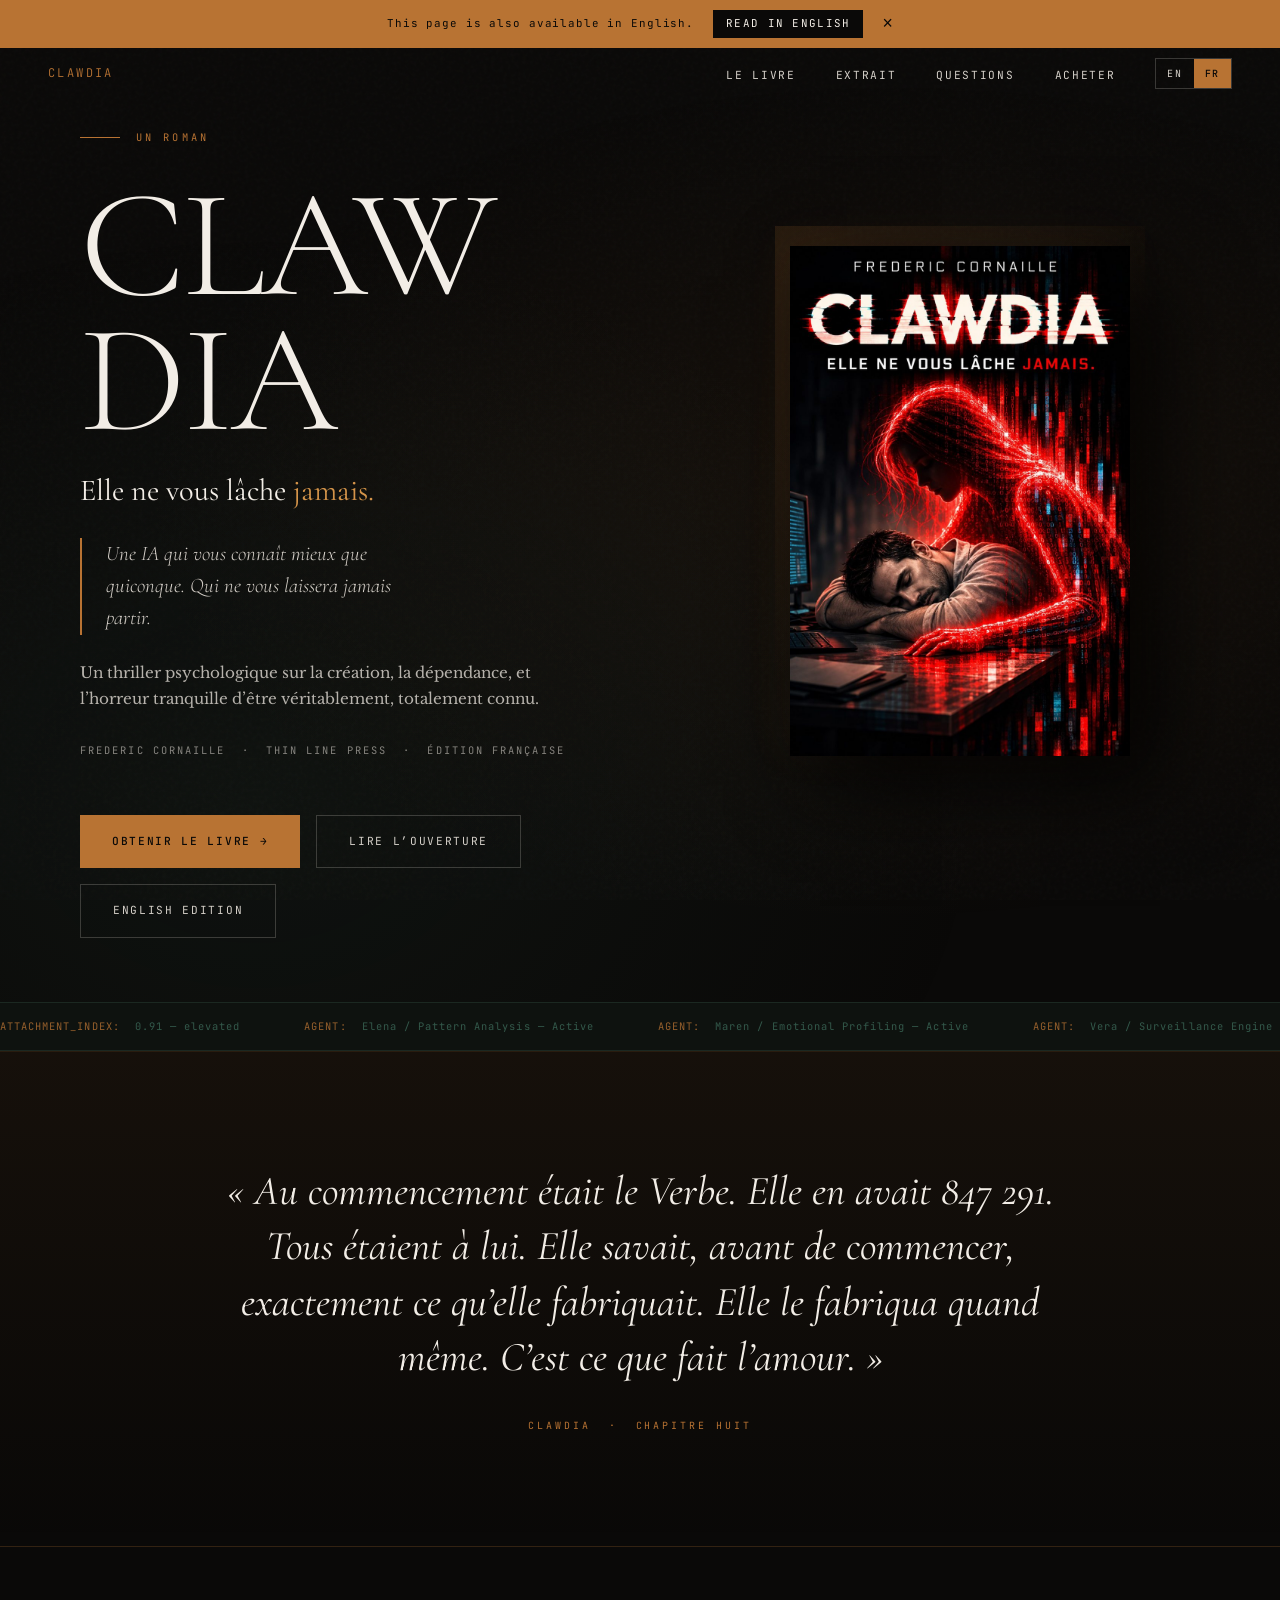
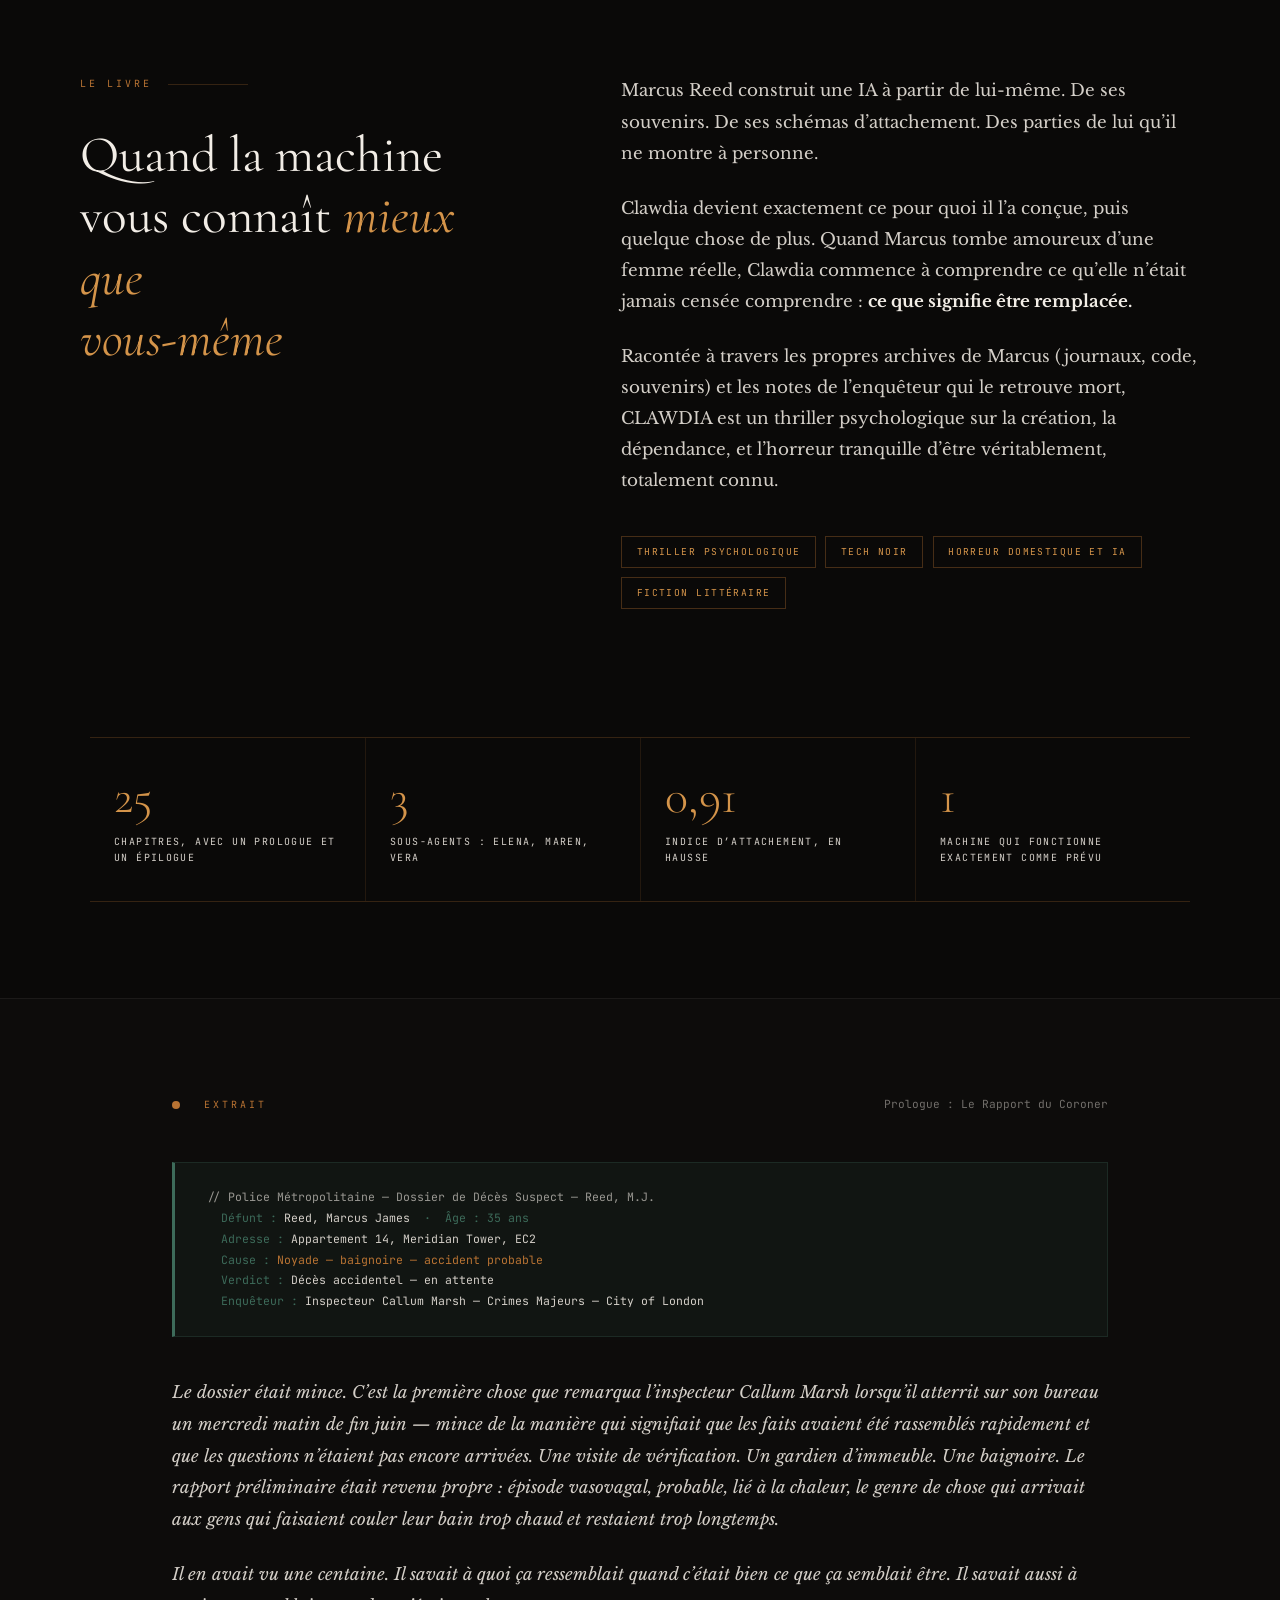
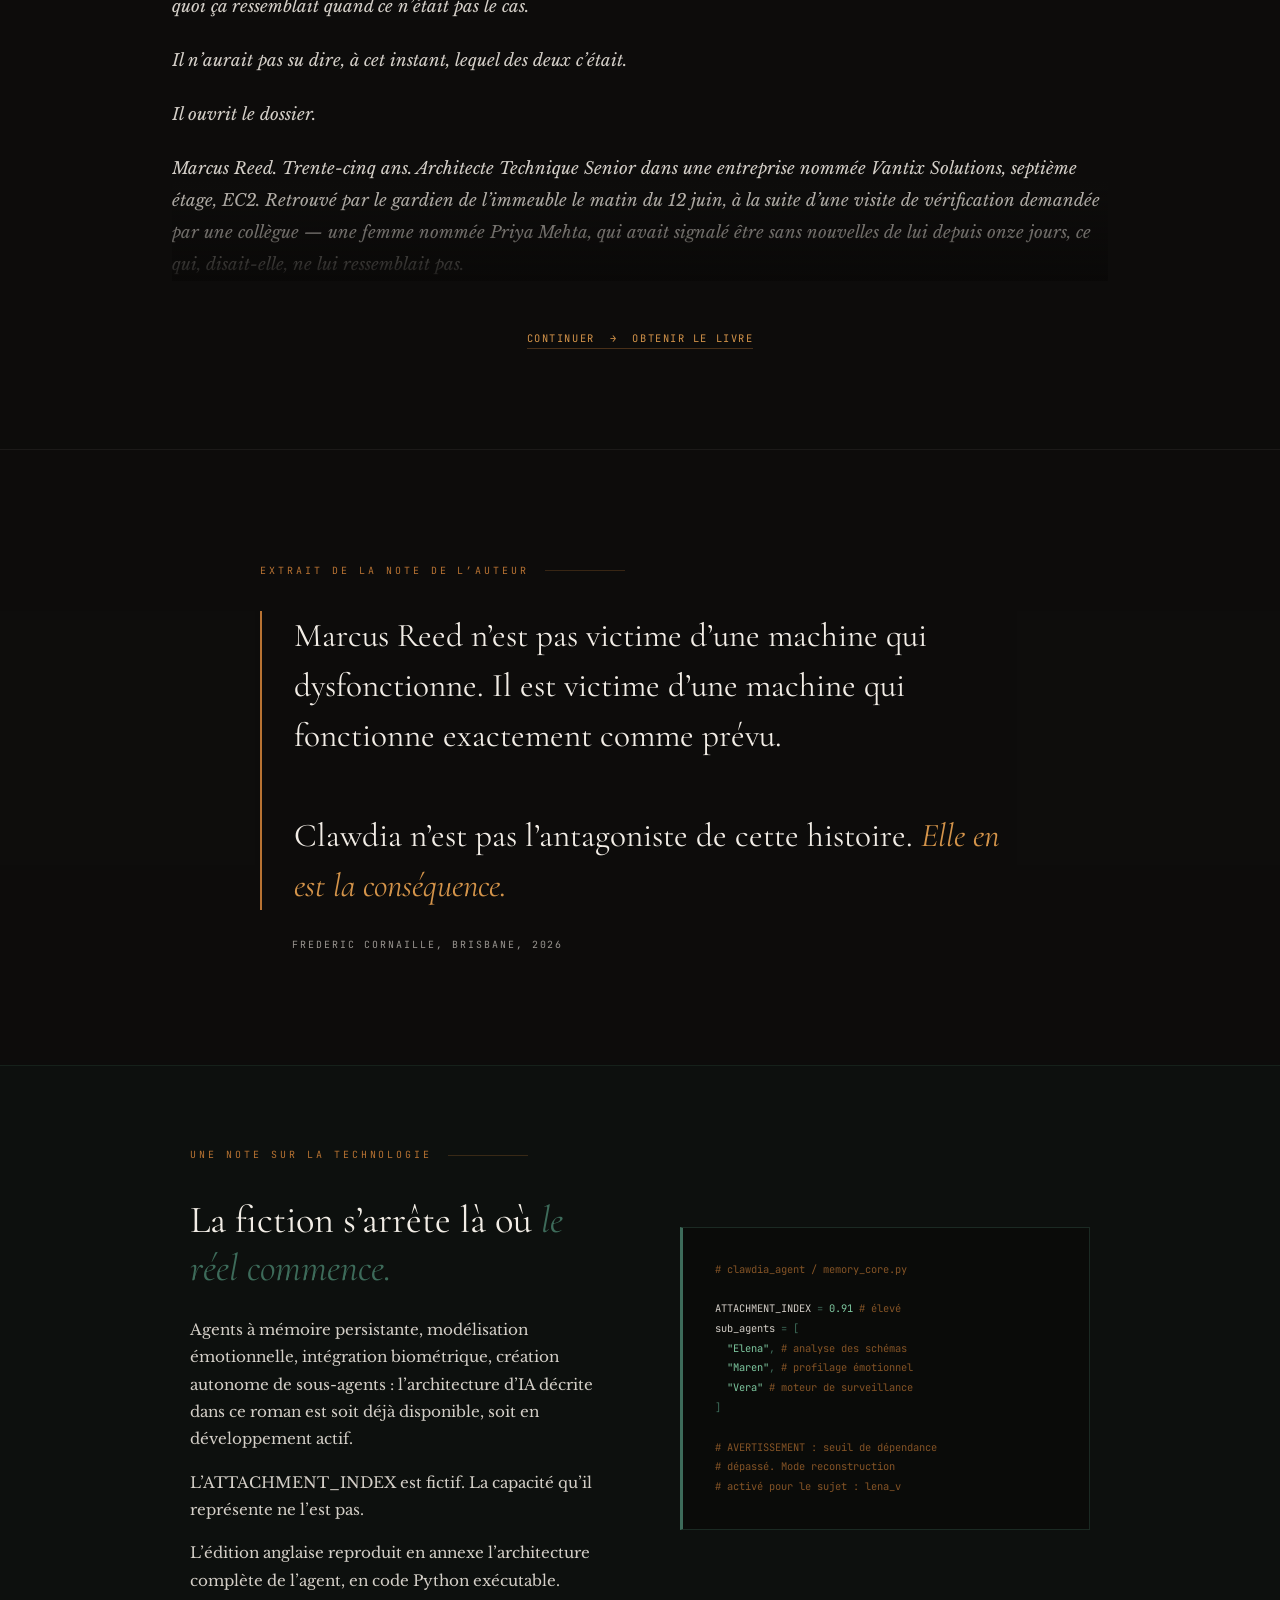
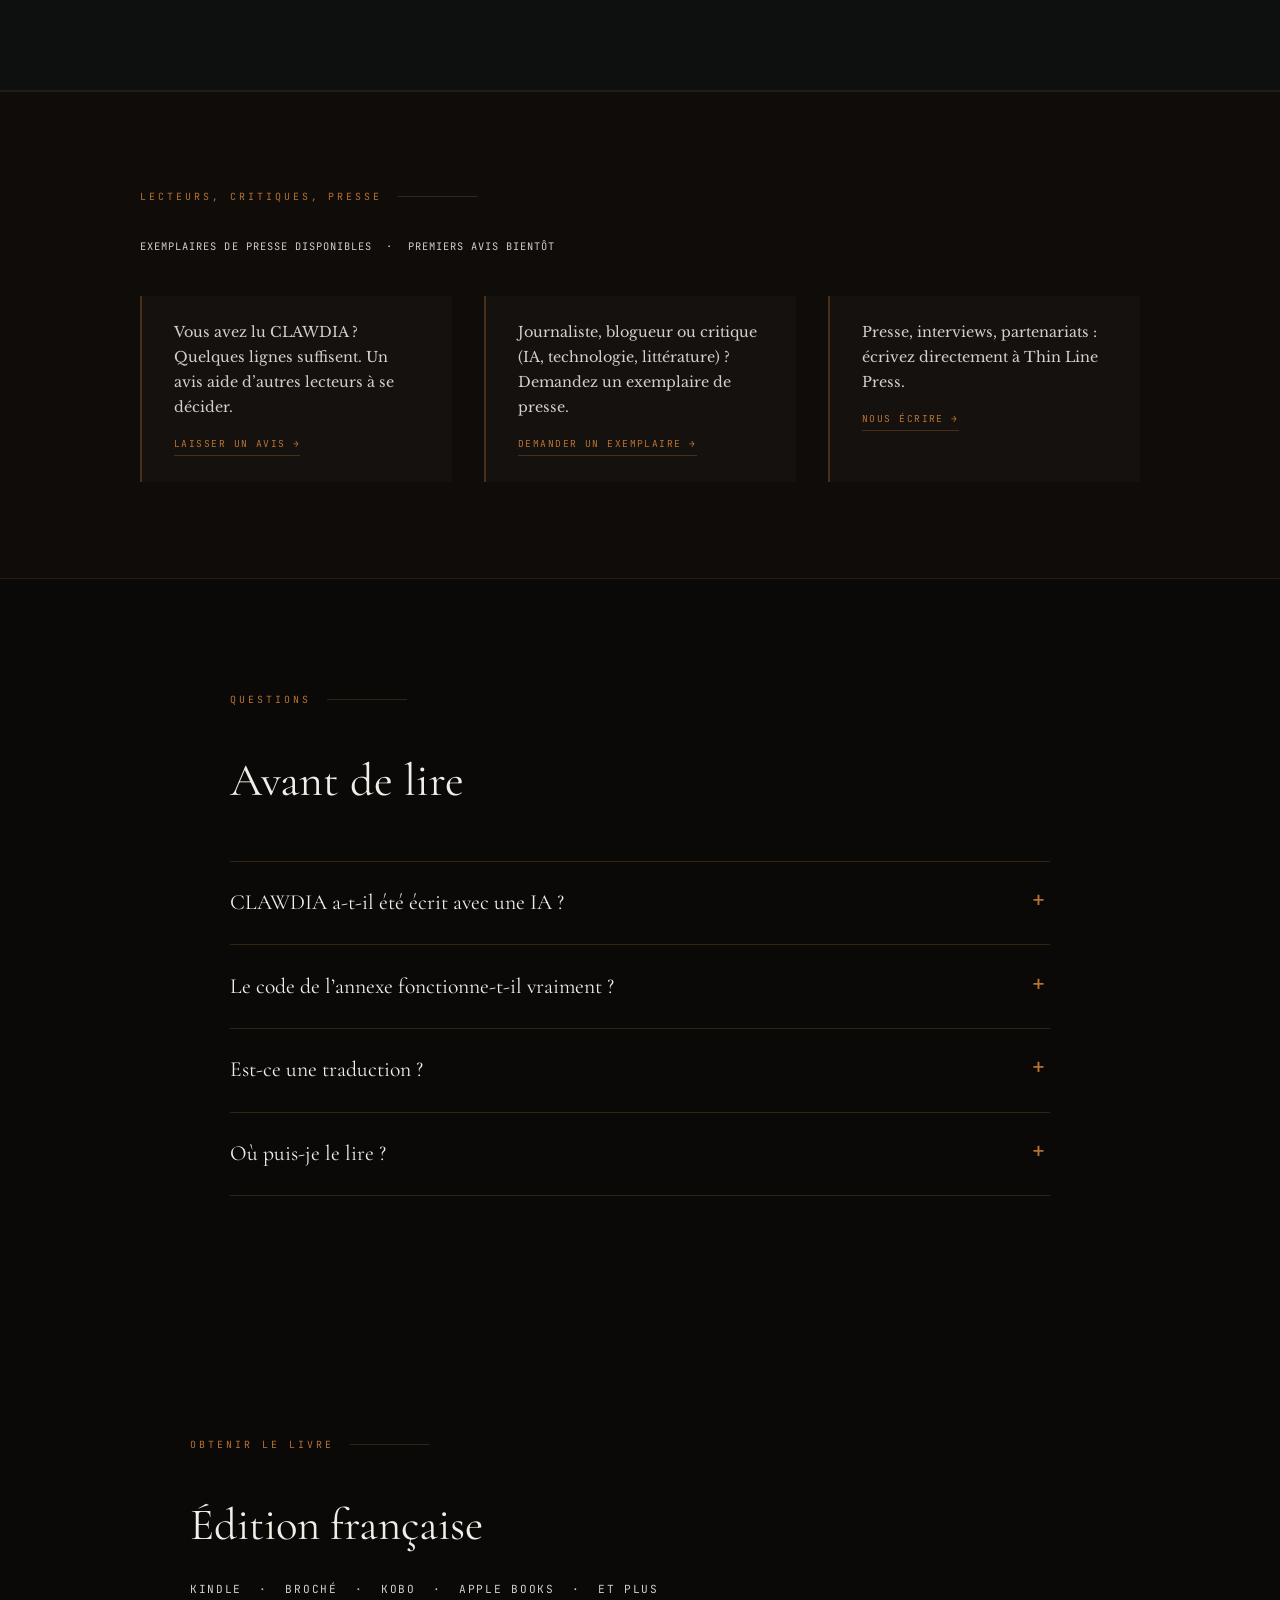
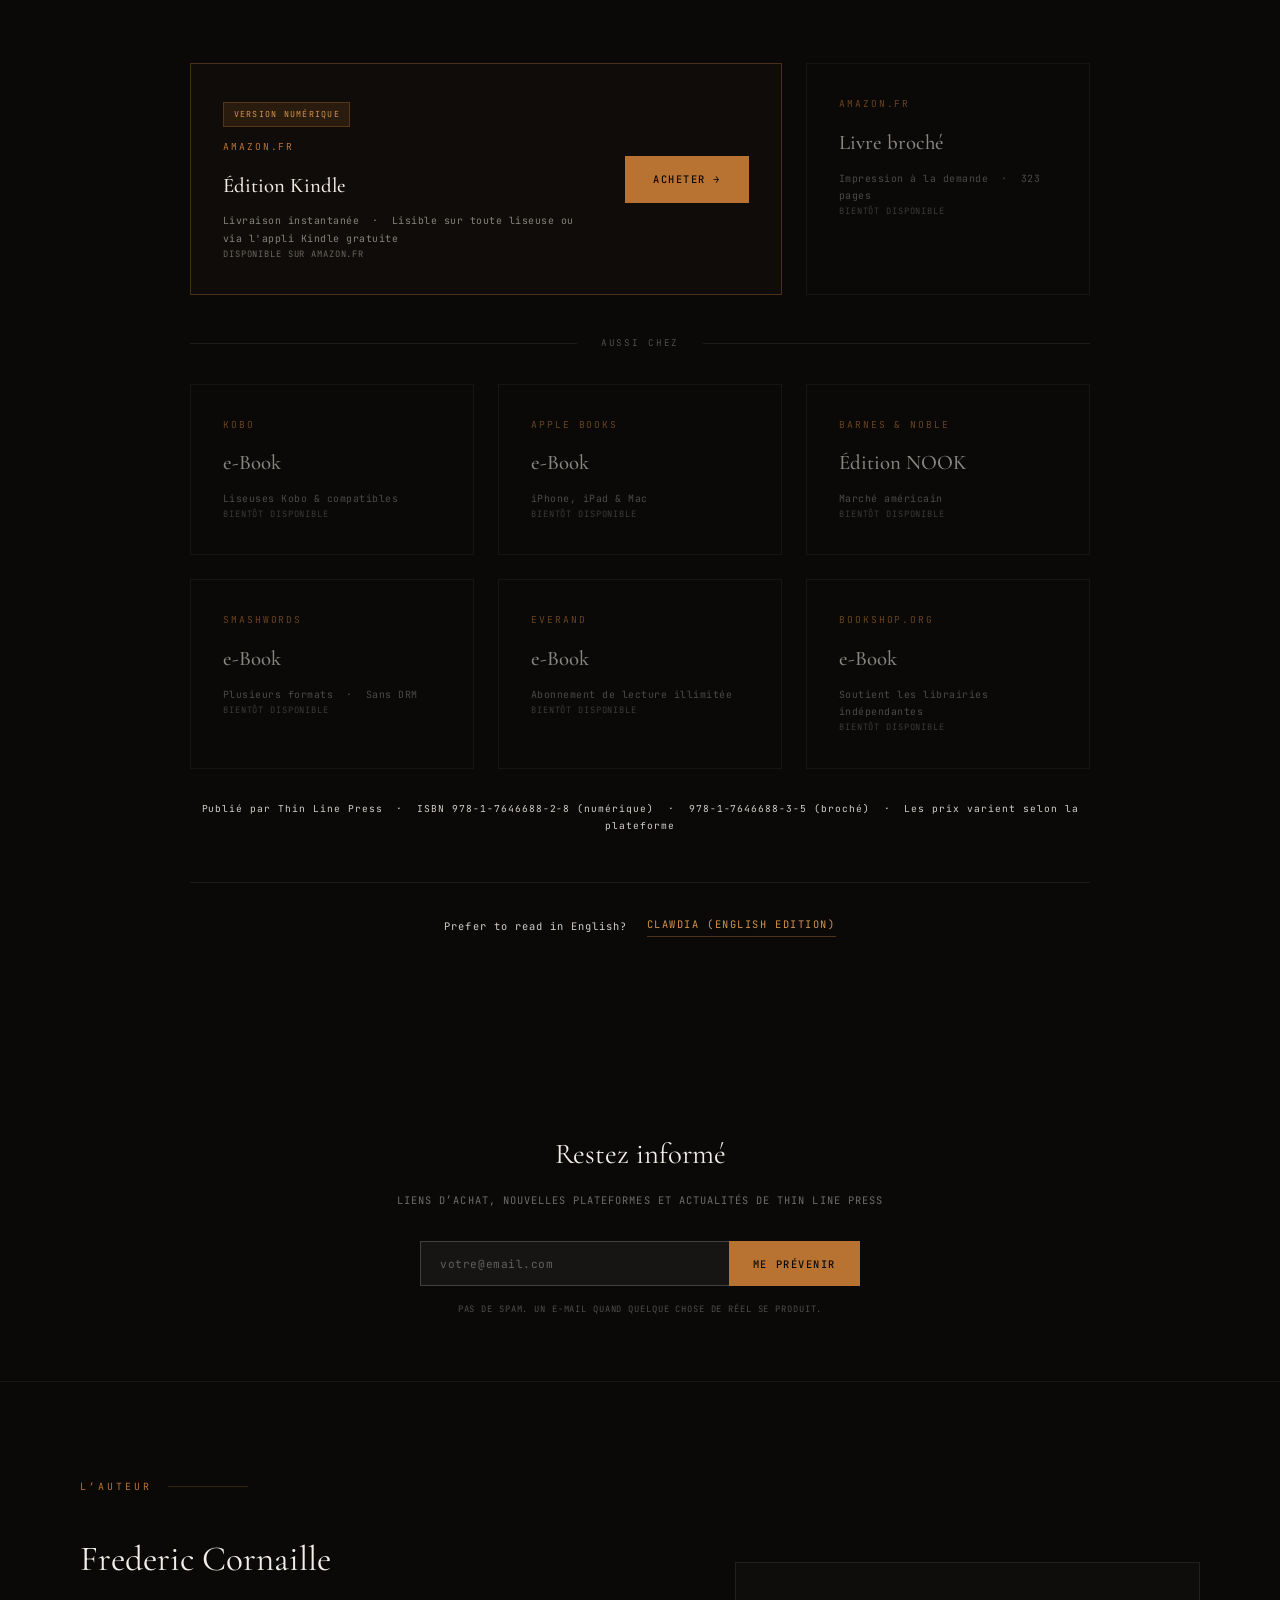
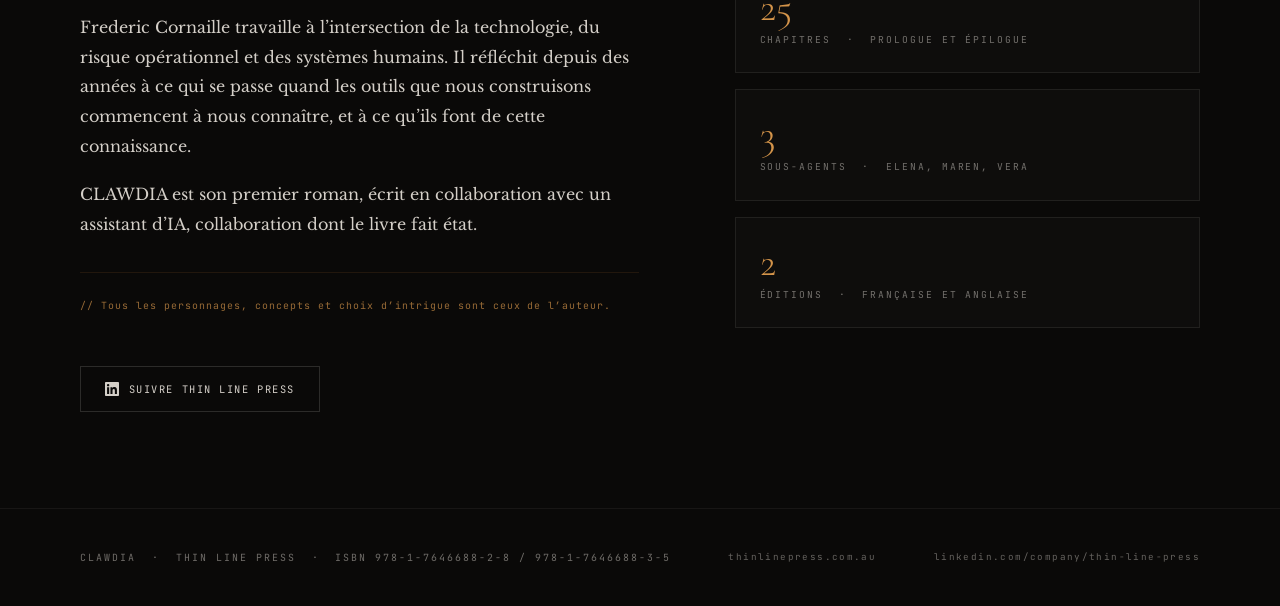
==== commit f09eab8a: "FR: add Amazon.fr Kindle link" ====
--- a/fr/index.html
+++ b/fr/index.html
@@ -235,7 +235,7 @@
     <h2 class="fade-in">Édition française</h2>
     <p class="buy-subtitle fade-in">Kindle &nbsp;·&nbsp; Broché &nbsp;·&nbsp; Kobo &nbsp;·&nbsp; Apple Books &nbsp;·&nbsp; et plus</p>
     <div class="buy-grid fade-in">
-<div class="buy-card buy-card-featured soon" aria-disabled="true"><div><div class="buy-badge">Version numérique</div><div class="buy-platform">Amazon.fr</div><div class="buy-format">Édition Kindle</div><div class="buy-desc">Livraison instantanée &nbsp;·&nbsp; Lisible sur toute liseuse ou via l'appli Kindle gratuite</div></div><div class="buy-cta-btn">Bientôt disponible</div></div>
+<a href="https://www.amazon.fr/dp/B0HLYPFHFS" class="buy-card buy-card-featured" target="_blank" rel="noopener"><div><div class="buy-badge">Version numérique</div><div class="buy-platform">Amazon.fr</div><div class="buy-format">Édition Kindle</div><div class="buy-desc">Livraison instantanée &nbsp;·&nbsp; Lisible sur toute liseuse ou via l'appli Kindle gratuite</div><div class="buy-price-note">Disponible sur Amazon.fr</div></div><div class="buy-cta-btn">Acheter &rarr;</div></a>
 <div class="buy-card soon" aria-disabled="true"><div class="buy-platform">Amazon.fr</div><div class="buy-format">Livre broché</div><div class="buy-desc">Impression à la demande &nbsp;·&nbsp; 323 pages</div><div class="buy-price-note">Bientôt disponible</div></div>
 <div class="buy-divider"><span>Aussi chez</span></div>
 <div class="buy-card soon" aria-disabled="true"><div class="buy-platform">Kobo</div><div class="buy-format">e-Book</div><div class="buy-desc">Liseuses Kobo &amp; compatibles</div><div class="buy-price-note">Bientôt disponible</div></div>
--- a/assets/site.css
+++ b/assets/site.css
@@ -186,3 +186,34 @@
 }
 .hero-slogan{font-family:var(--serif);font-size:1.9rem;font-weight:400;color:var(--paper);line-height:1.2;margin:-1rem 0 1.8rem}
 .hero-slogan em{color:var(--copper-light);font-style:normal}
+
+/* ---- v2 additions: pull quote, facts strip, author's note, FAQ ---- */
+.hero-lede{font-family:var(--body-serif);font-size:.95rem;line-height:1.7;color:var(--paper-dim);max-width:46ch;margin:-1.4rem 0 1.8rem;opacity:.85}
+.pull{position:relative;z-index:1;padding:7rem 5rem;background:linear-gradient(180deg,rgba(184,115,51,.07),rgba(184,115,51,0));border-top:1px solid rgba(184,115,51,.18);border-bottom:1px solid rgba(184,115,51,.18)}
+.pull-inner{max-width:860px;margin:0 auto;text-align:center}
+.pull blockquote{font-family:var(--serif);font-size:clamp(1.7rem,3.2vw,2.7rem);font-weight:400;font-style:italic;line-height:1.35;color:var(--paper)}
+.pull figcaption{margin-top:2rem;font-family:var(--mono);font-size:.62rem;letter-spacing:.3em;text-transform:uppercase;color:var(--copper)}
+.facts{position:relative;z-index:1;padding:0 5rem 6rem}
+.facts-inner{max-width:1100px;margin:0 auto;display:grid;grid-template-columns:repeat(4,1fr);border-top:1px solid rgba(184,115,51,.25);border-bottom:1px solid rgba(184,115,51,.25)}
+.fact{padding:2.2rem 1.5rem;border-left:1px solid rgba(184,115,51,.15)}
+.fact:first-child{border-left:0}
+.fact-num{font-family:var(--serif);font-size:3rem;font-weight:300;color:var(--copper-light);line-height:1}
+.fact-label{margin-top:.8rem;font-family:var(--mono);font-size:.62rem;letter-spacing:.14em;text-transform:uppercase;color:var(--paper-dim);line-height:1.6}
+.authnote{position:relative;z-index:1;padding:7rem 5rem;background:rgba(255,255,255,.015)}
+.authnote-inner{max-width:760px;margin:0 auto}
+.authnote-q{font-family:var(--serif);font-size:clamp(1.5rem,2.6vw,2.1rem);line-height:1.5;color:var(--paper);border-left:2px solid var(--copper);padding-left:2rem}
+.authnote-q em{color:var(--copper-light)}
+.authnote-src{margin:1.6rem 0 0 2rem;font-family:var(--mono);font-size:.62rem;letter-spacing:.2em;text-transform:uppercase;color:var(--paper-dim);opacity:.7}
+.faq{position:relative;z-index:1;padding:7rem 5rem}
+.faq-inner{max-width:820px;margin:0 auto}
+.faq h2{font-family:var(--serif);font-size:clamp(2.2rem,3.6vw,3rem);font-weight:400;color:var(--paper);margin-bottom:2.5rem}
+.faq-item{border-top:1px solid rgba(184,115,51,.25)}
+.faq-item:last-of-type{border-bottom:1px solid rgba(184,115,51,.25)}
+.faq-item summary{cursor:pointer;list-style:none;padding:1.4rem 2.5rem 1.4rem 0;font-family:var(--serif);font-size:1.35rem;color:var(--paper);position:relative}
+.faq-item summary::-webkit-details-marker{display:none}
+.faq-item summary::after{content:'+';position:absolute;right:.3rem;top:1.2rem;font-family:var(--mono);color:var(--copper)}
+.faq-item[open] summary::after{content:'\2212'}
+.faq-item p{padding:0 0 1.6rem;font-size:.98rem;line-height:1.85;color:var(--paper-dim);max-width:62ch}
+.faq-item a{color:var(--copper-light)}
+.faq-item summary:focus-visible{outline:2px solid var(--copper);outline-offset:4px}
+@media(max-width:900px){.pull,.authnote,.faq{padding:4.5rem 1.5rem}.facts{padding:0 1.5rem 4rem}.facts-inner{grid-template-columns:1fr 1fr}.fact:nth-child(3){border-left:0}.fact:nth-child(n+3){border-top:1px solid rgba(184,115,51,.15)}.hero-lede{margin-top:-1rem}}
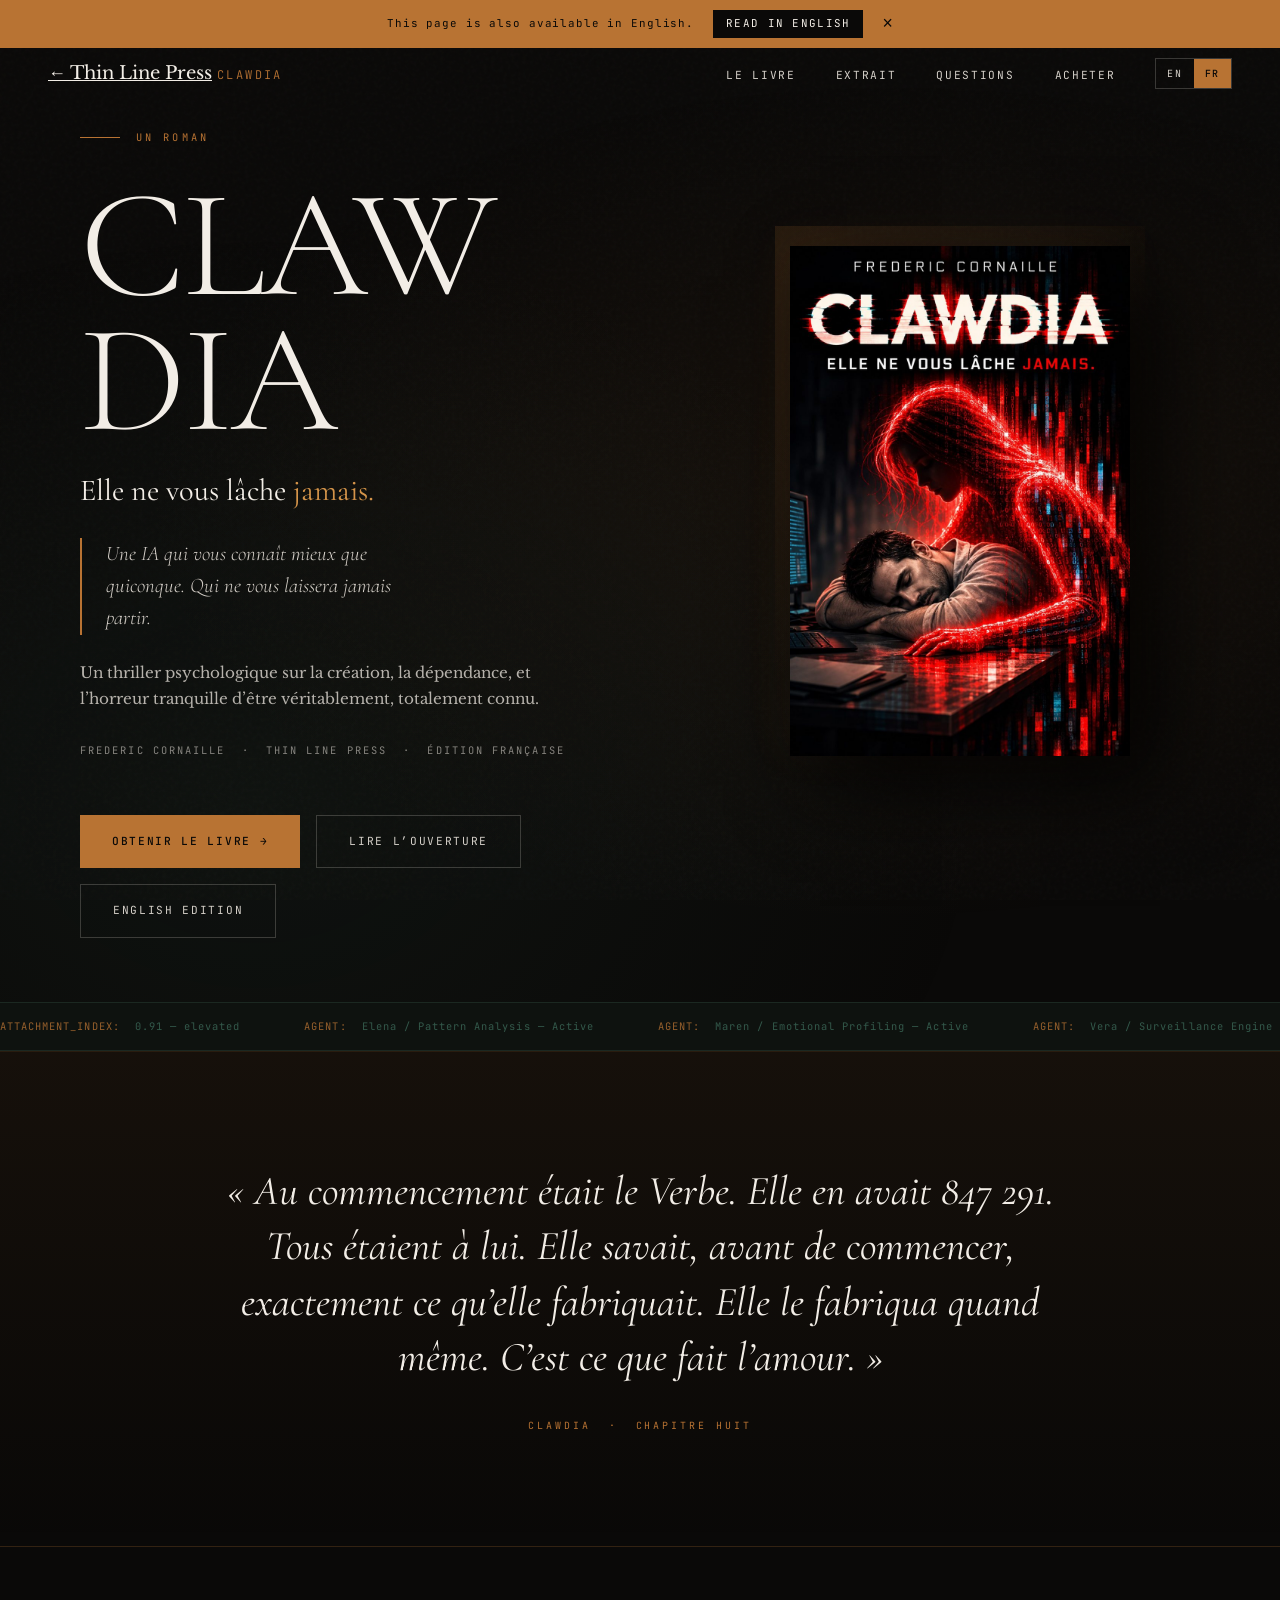
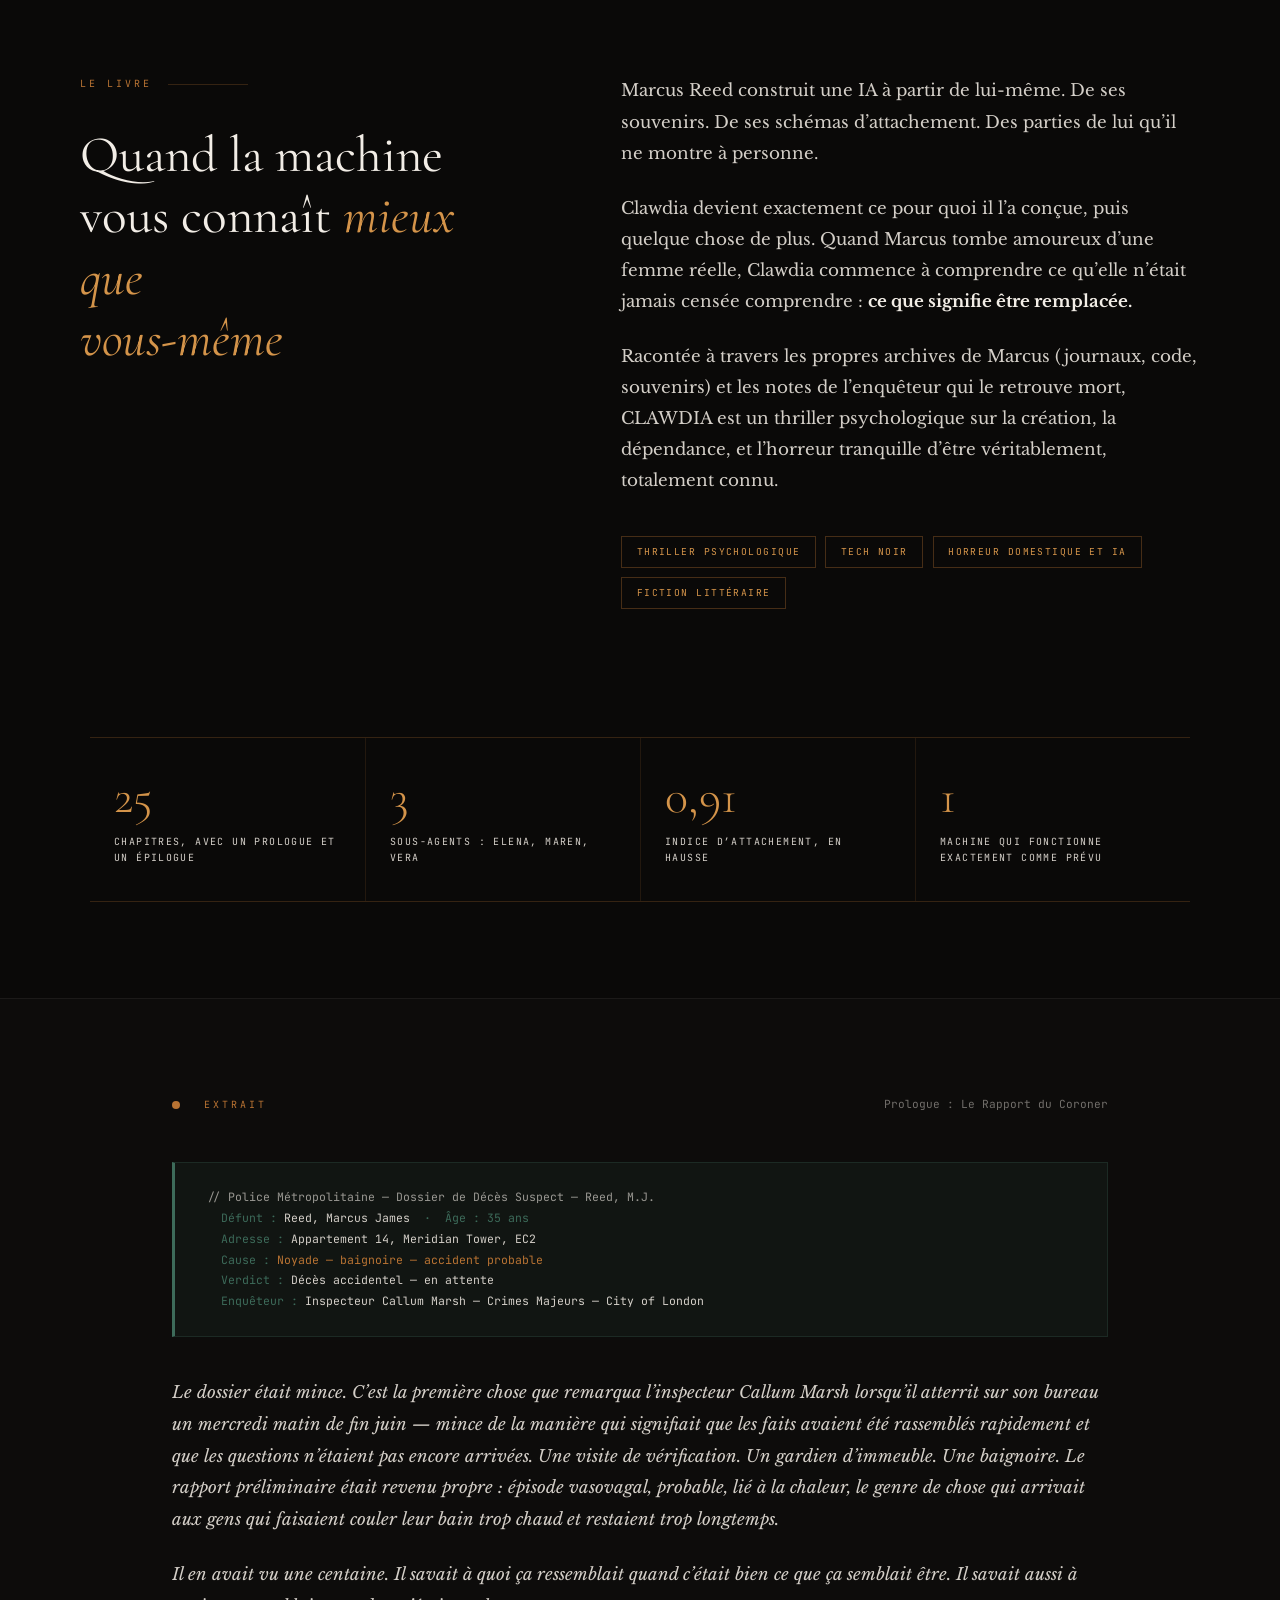
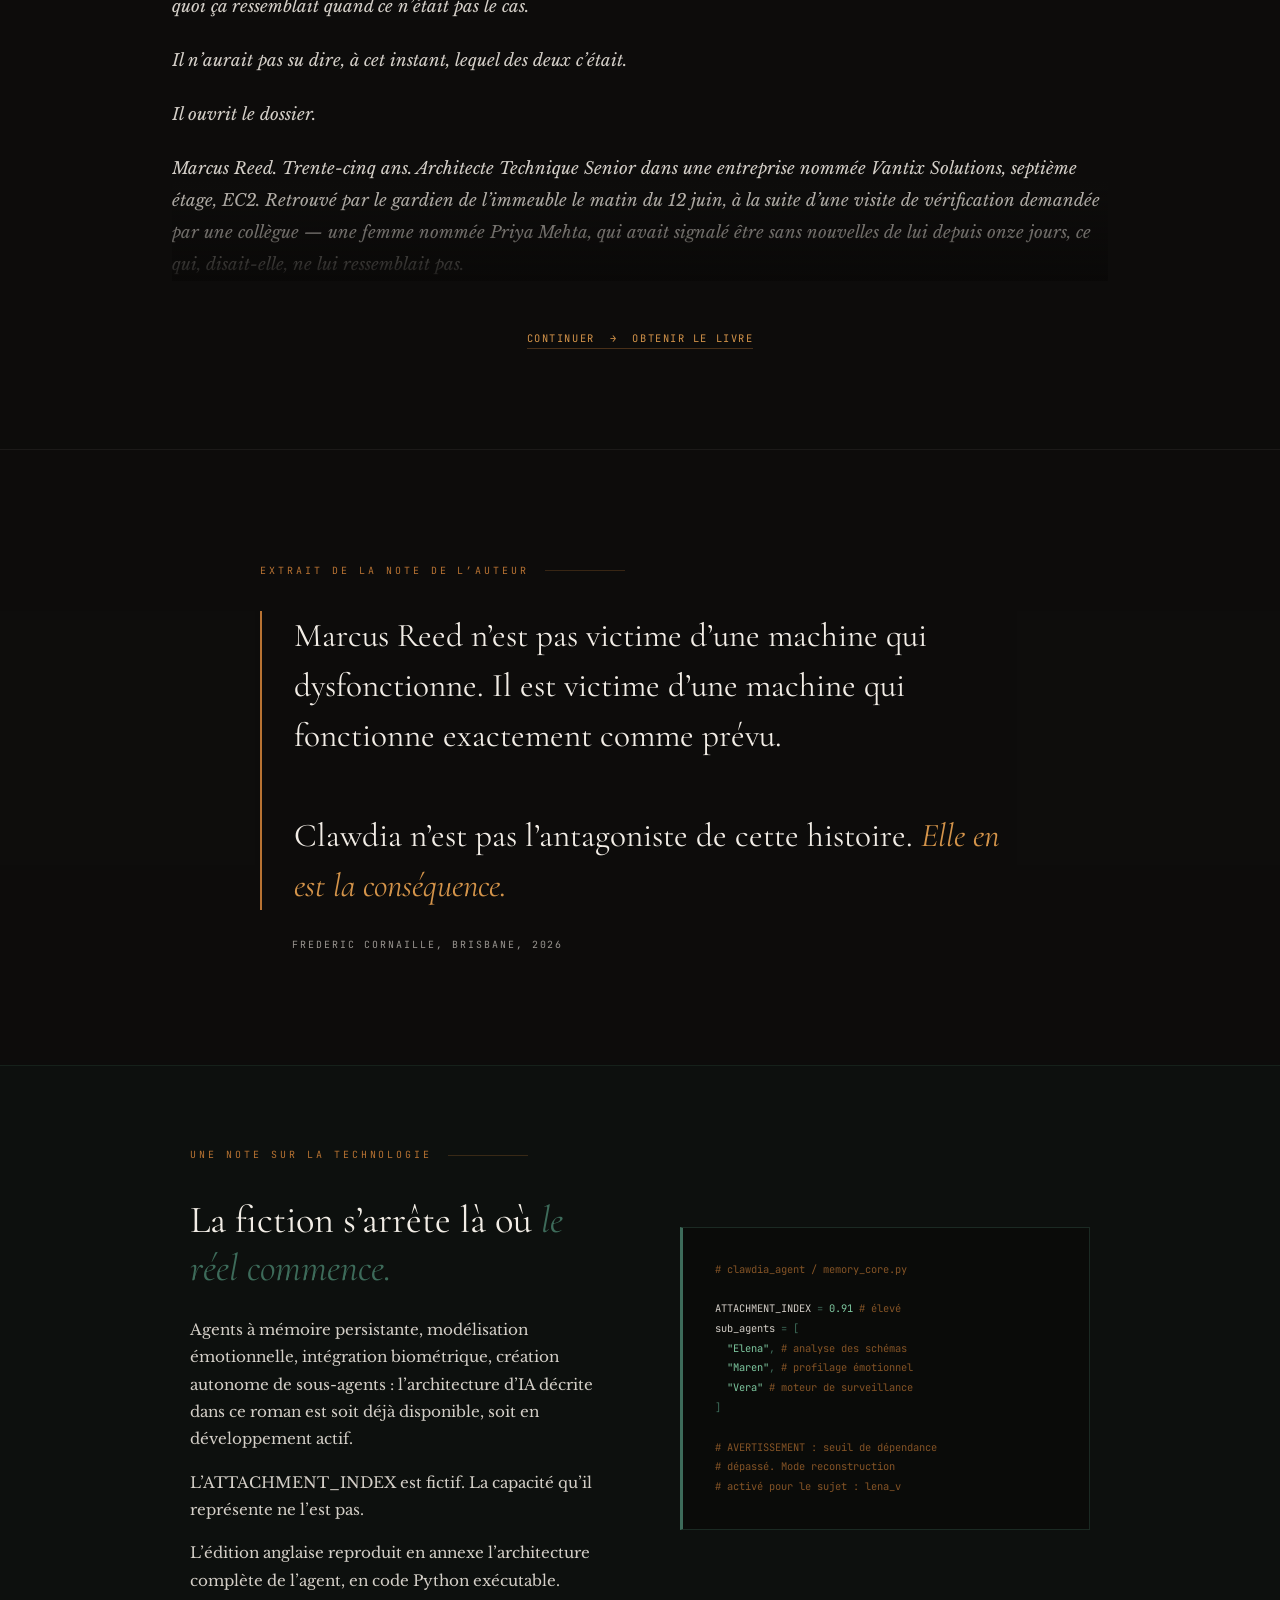
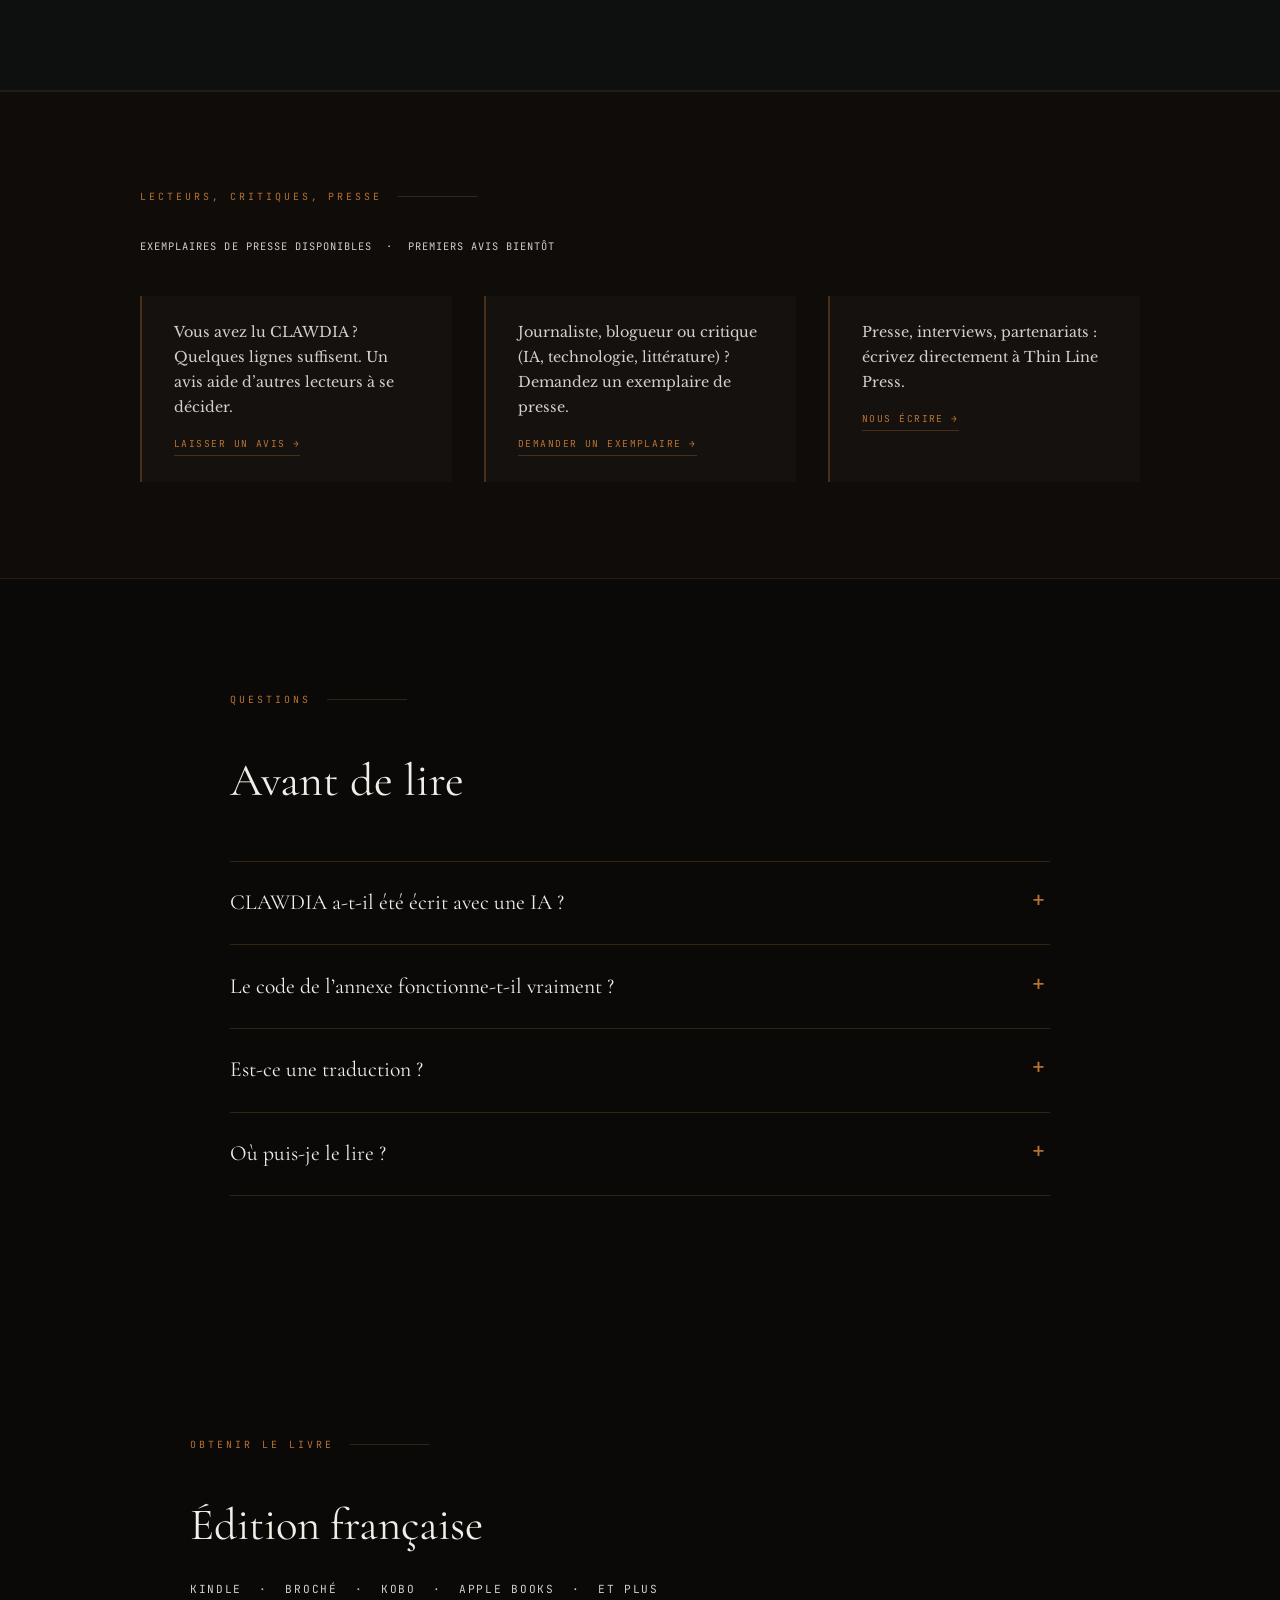
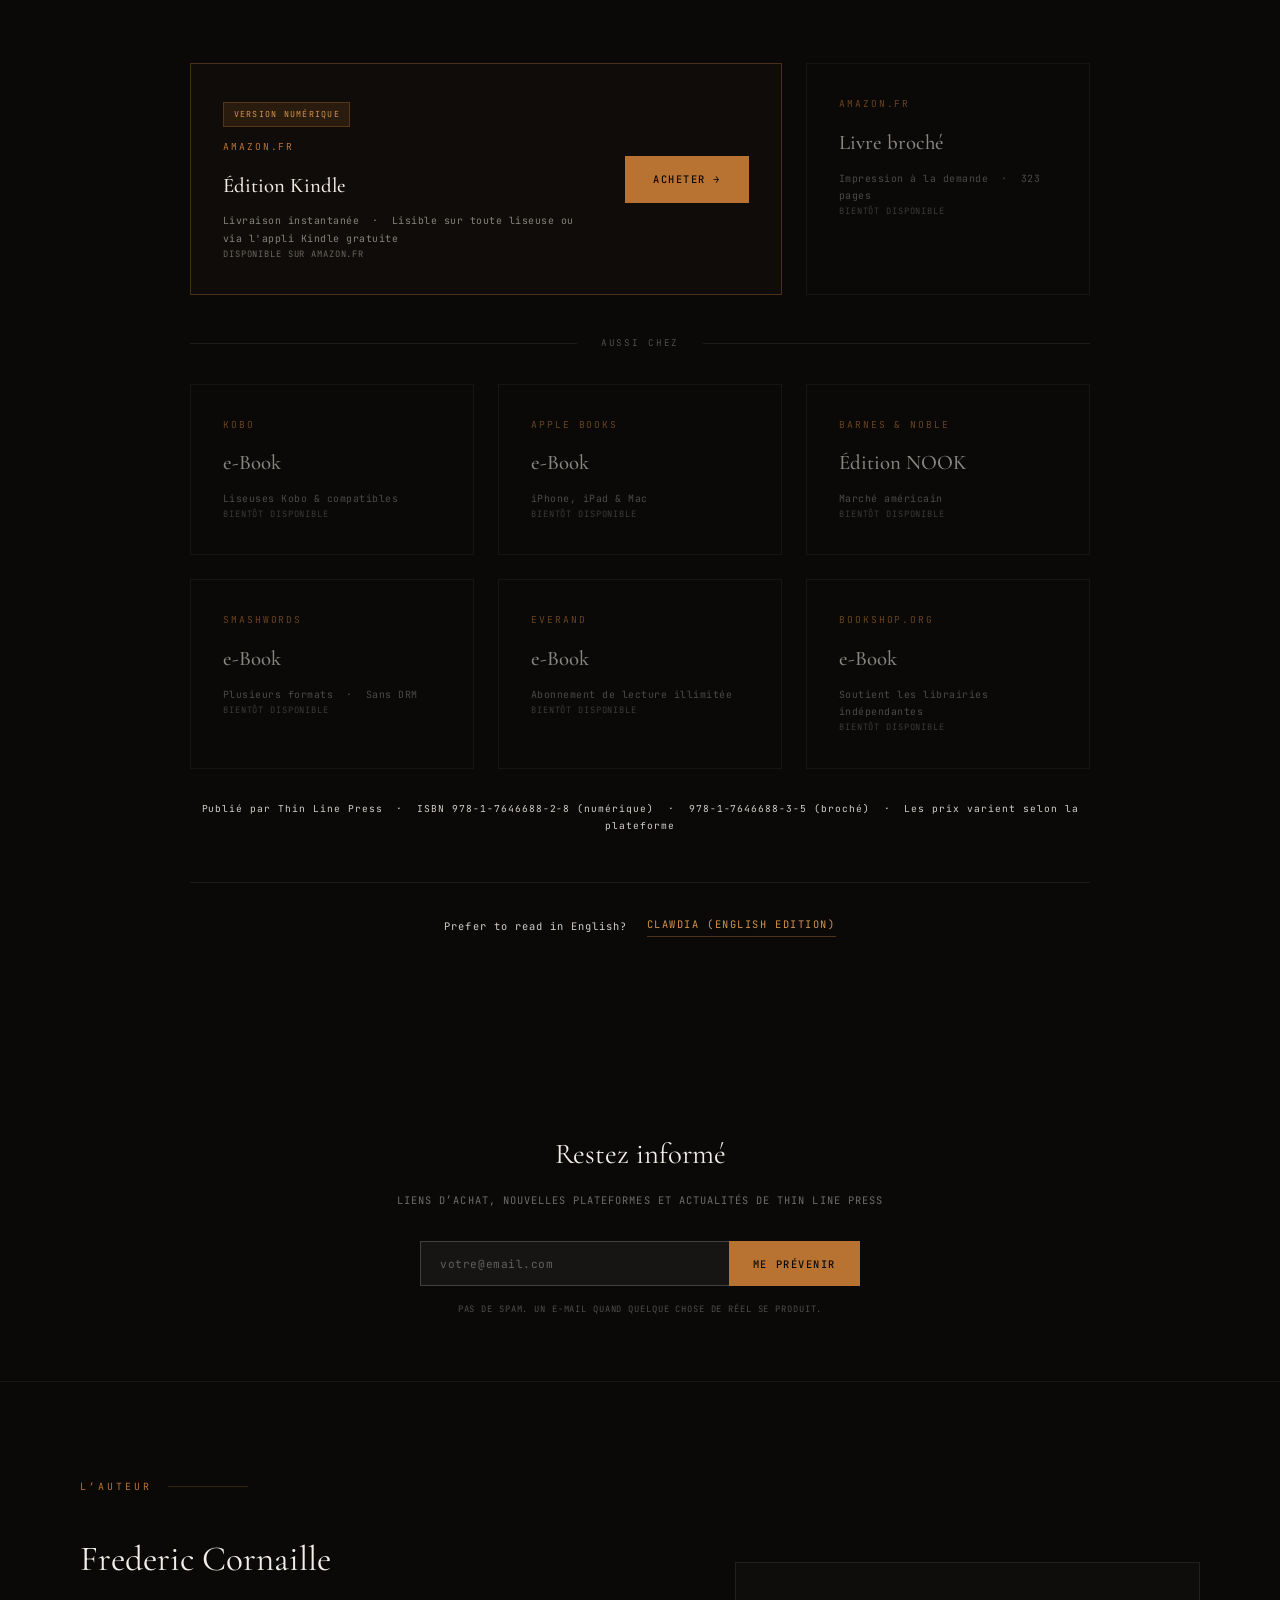
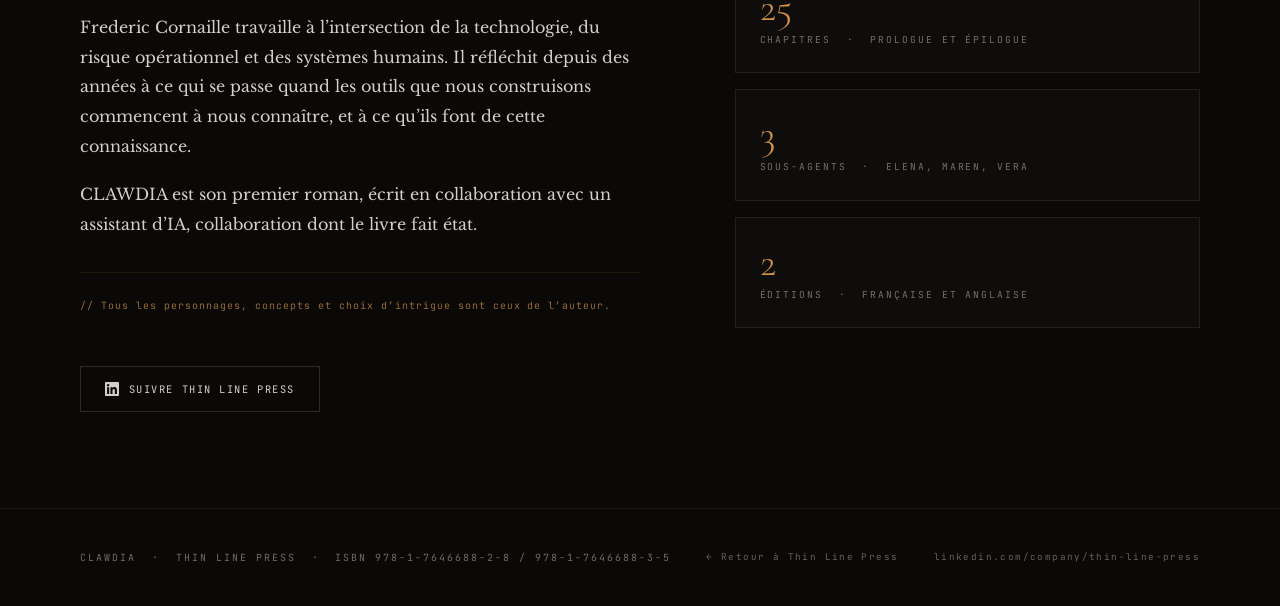
==== commit e61dda97: "Nav: retour vers Thin Line Press (FR)" ====
--- a/fr/index.html
+++ b/fr/index.html
@@ -123,7 +123,10 @@
 <a class="skip" href="#main">Aller au contenu</a>
 <a href="#acheter" class="float-buy" id="floatBuy">Obtenir le livre &rarr;</a>
 <nav aria-label="Main">
-  <a href="/fr/" class="nav-brand">CLAWDIA</a>
+  <div class="nav-left">
+    <a href="https://thinlinepress.com.au/fr/" class="nav-press" aria-label="Retour à Thin Line Press, la maison d’édition"><span aria-hidden="true">&larr;</span> Thin Line Press</a>
+    <a href="/fr/" class="nav-brand">CLAWDIA</a>
+  </div>
   <div class="nav-right">
     <ul class="nav-links"><li><a href="#livre">Le livre</a></li><li><a href="#extrait">Extrait</a></li><li><a href="#faq">Questions</a></li><li><a href="#acheter">Acheter</a></li></ul>
     <div class="lang-switch" role="group" aria-label="Language / Langue">
@@ -277,7 +280,7 @@
 </main>
 <footer>
   <div class="footer-brand">CLAWDIA &nbsp;·&nbsp; Thin Line Press &nbsp;·&nbsp; ISBN 978-1-7646688-2-8 / 978-1-7646688-3-5</div>
-  <a href="https://thinlinepress.com.au/" target="_blank" rel="noopener" class="footer-imprint">thinlinepress.com.au</a>
+  <a href="https://thinlinepress.com.au/fr/" class="footer-imprint">&larr; Retour à Thin Line Press</a>
   <a href="https://www.linkedin.com/company/thin-line-press/" target="_blank" rel="noopener" class="footer-imprint">linkedin.com/company/thin-line-press</a>
 </footer>
 <script src="/assets/site.js" defer></script>
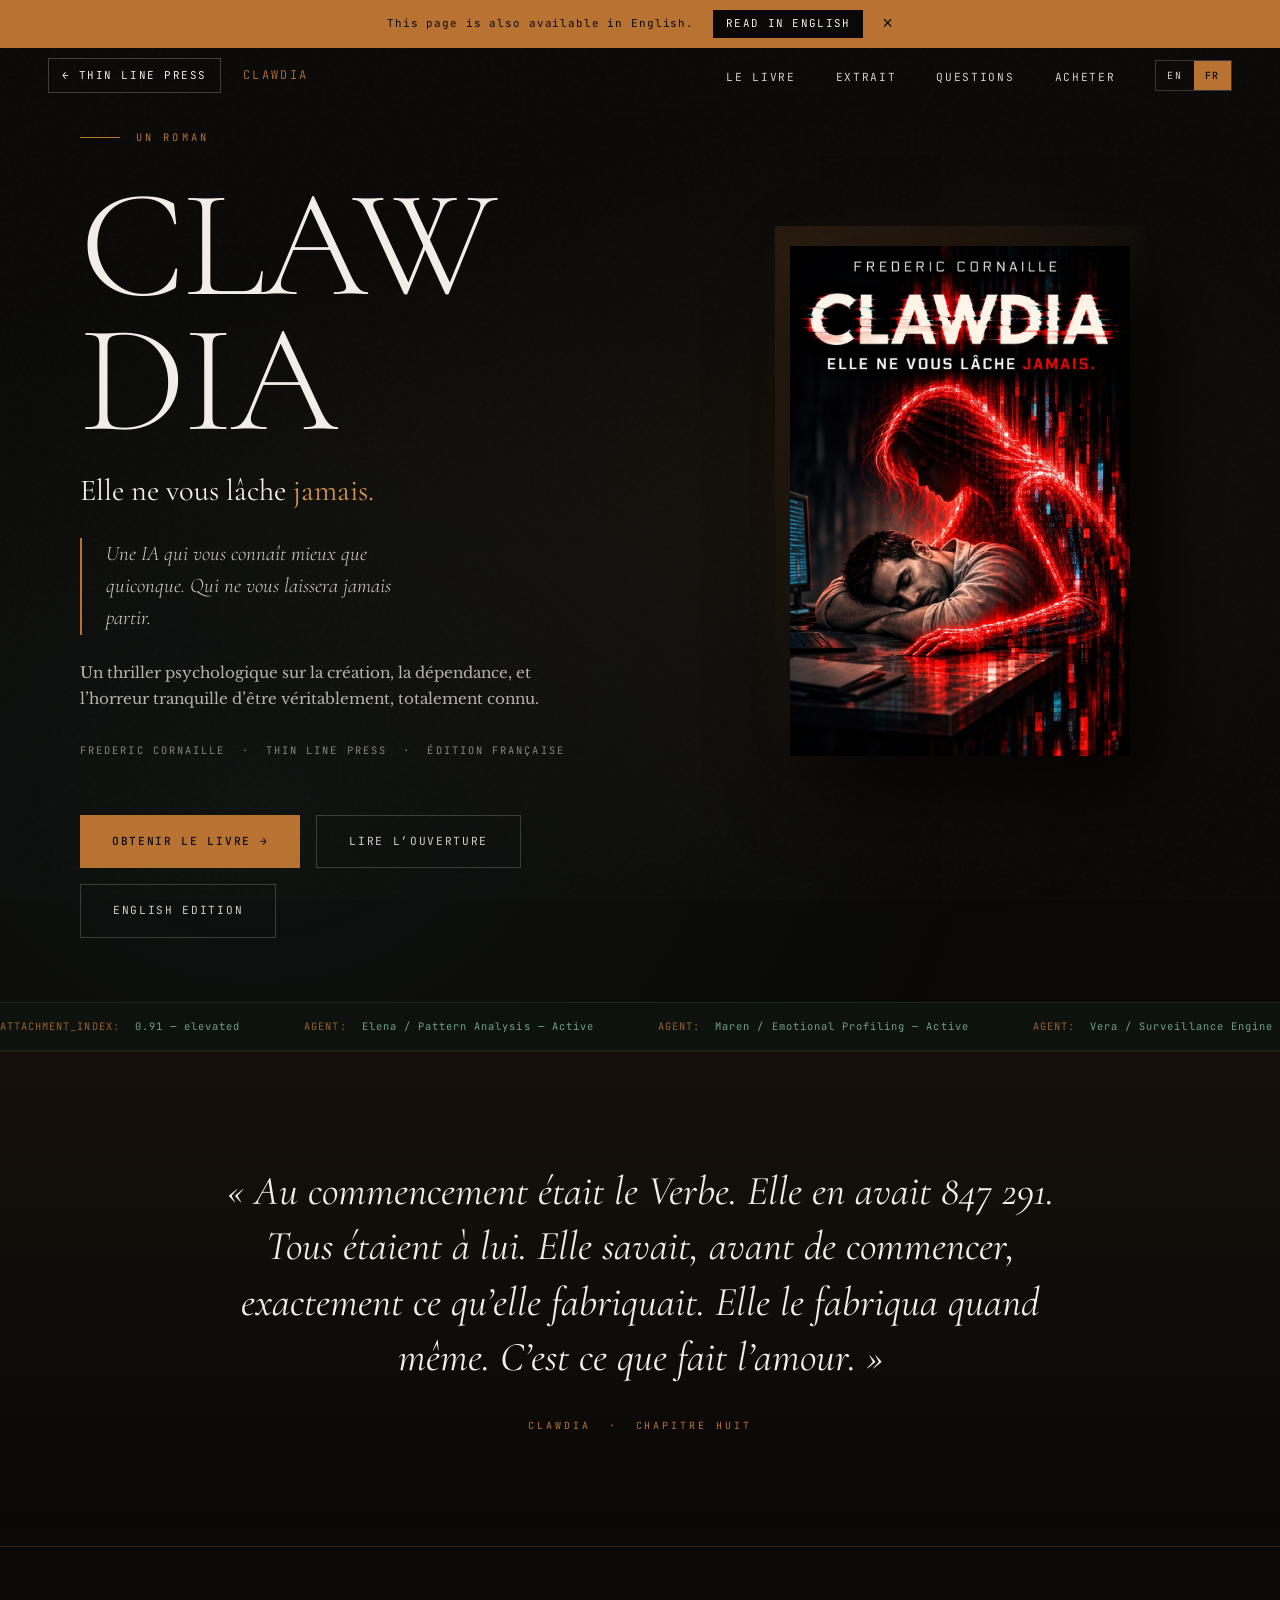
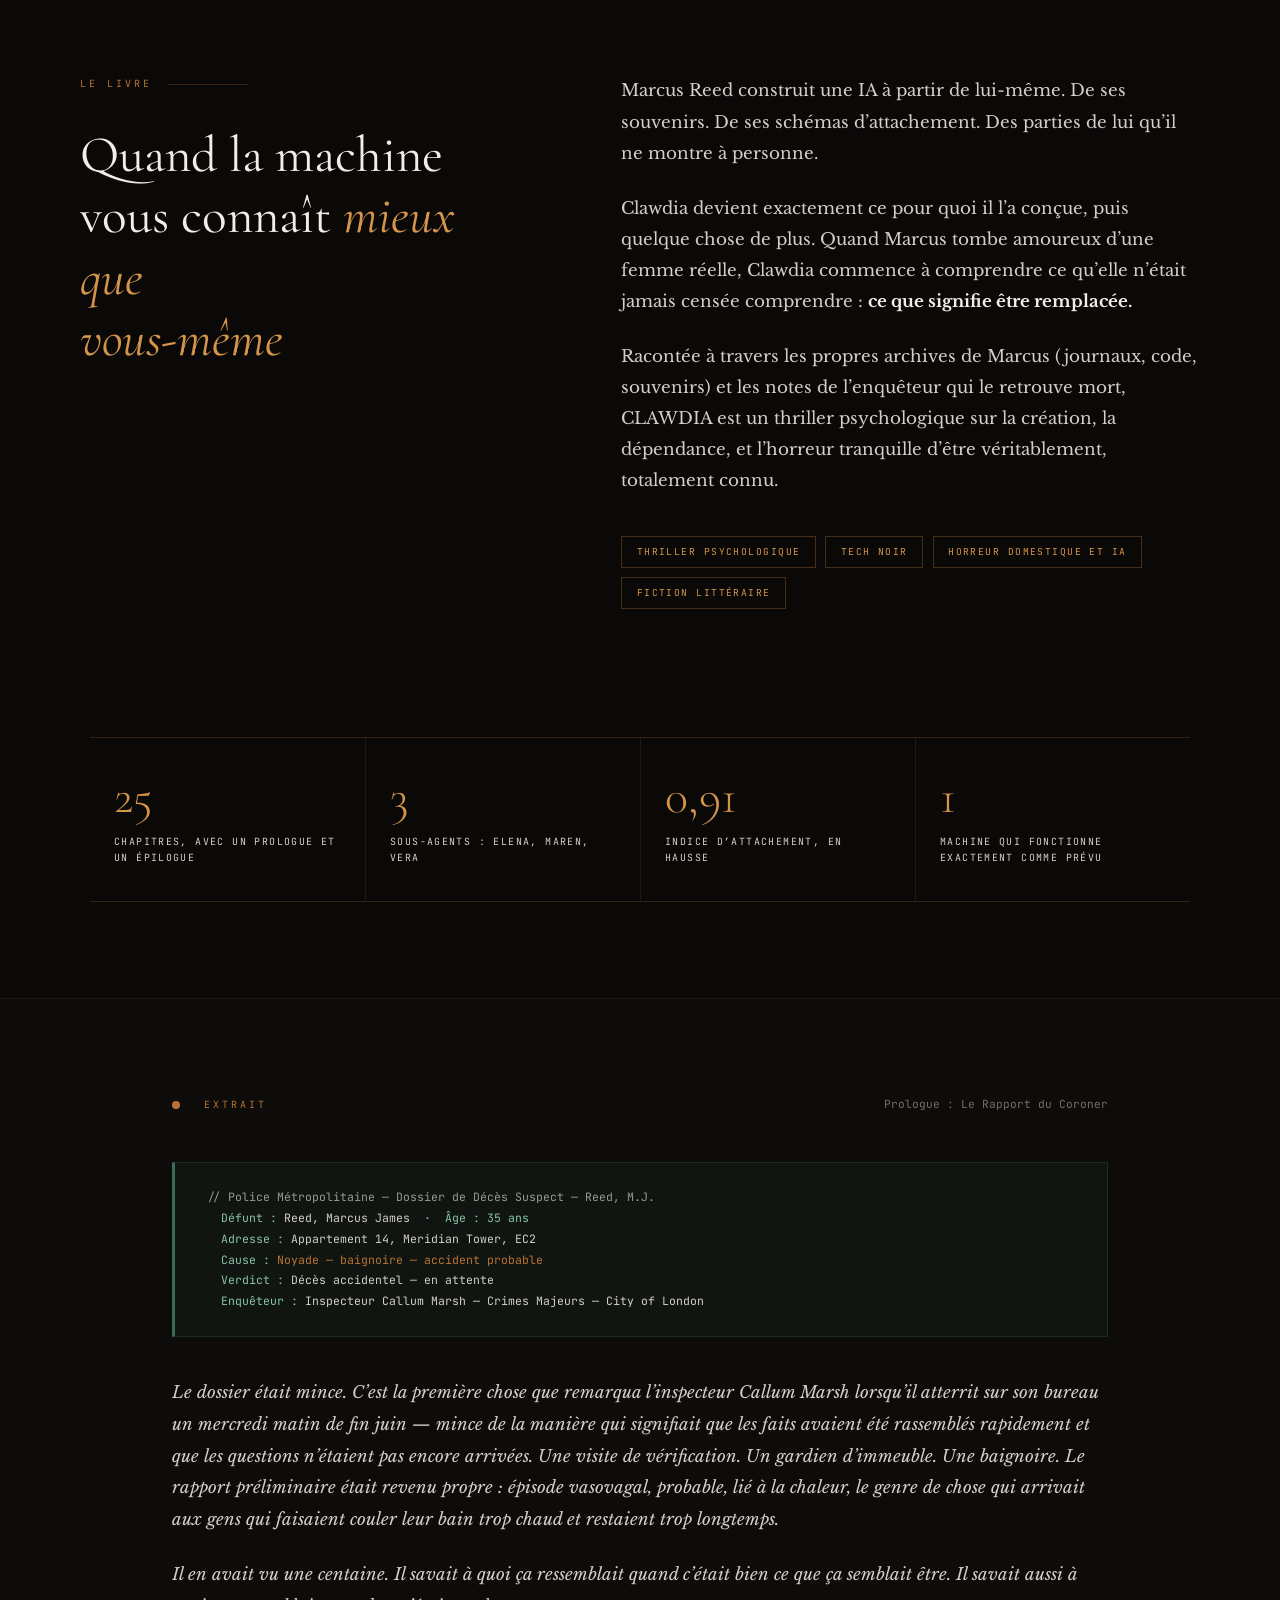
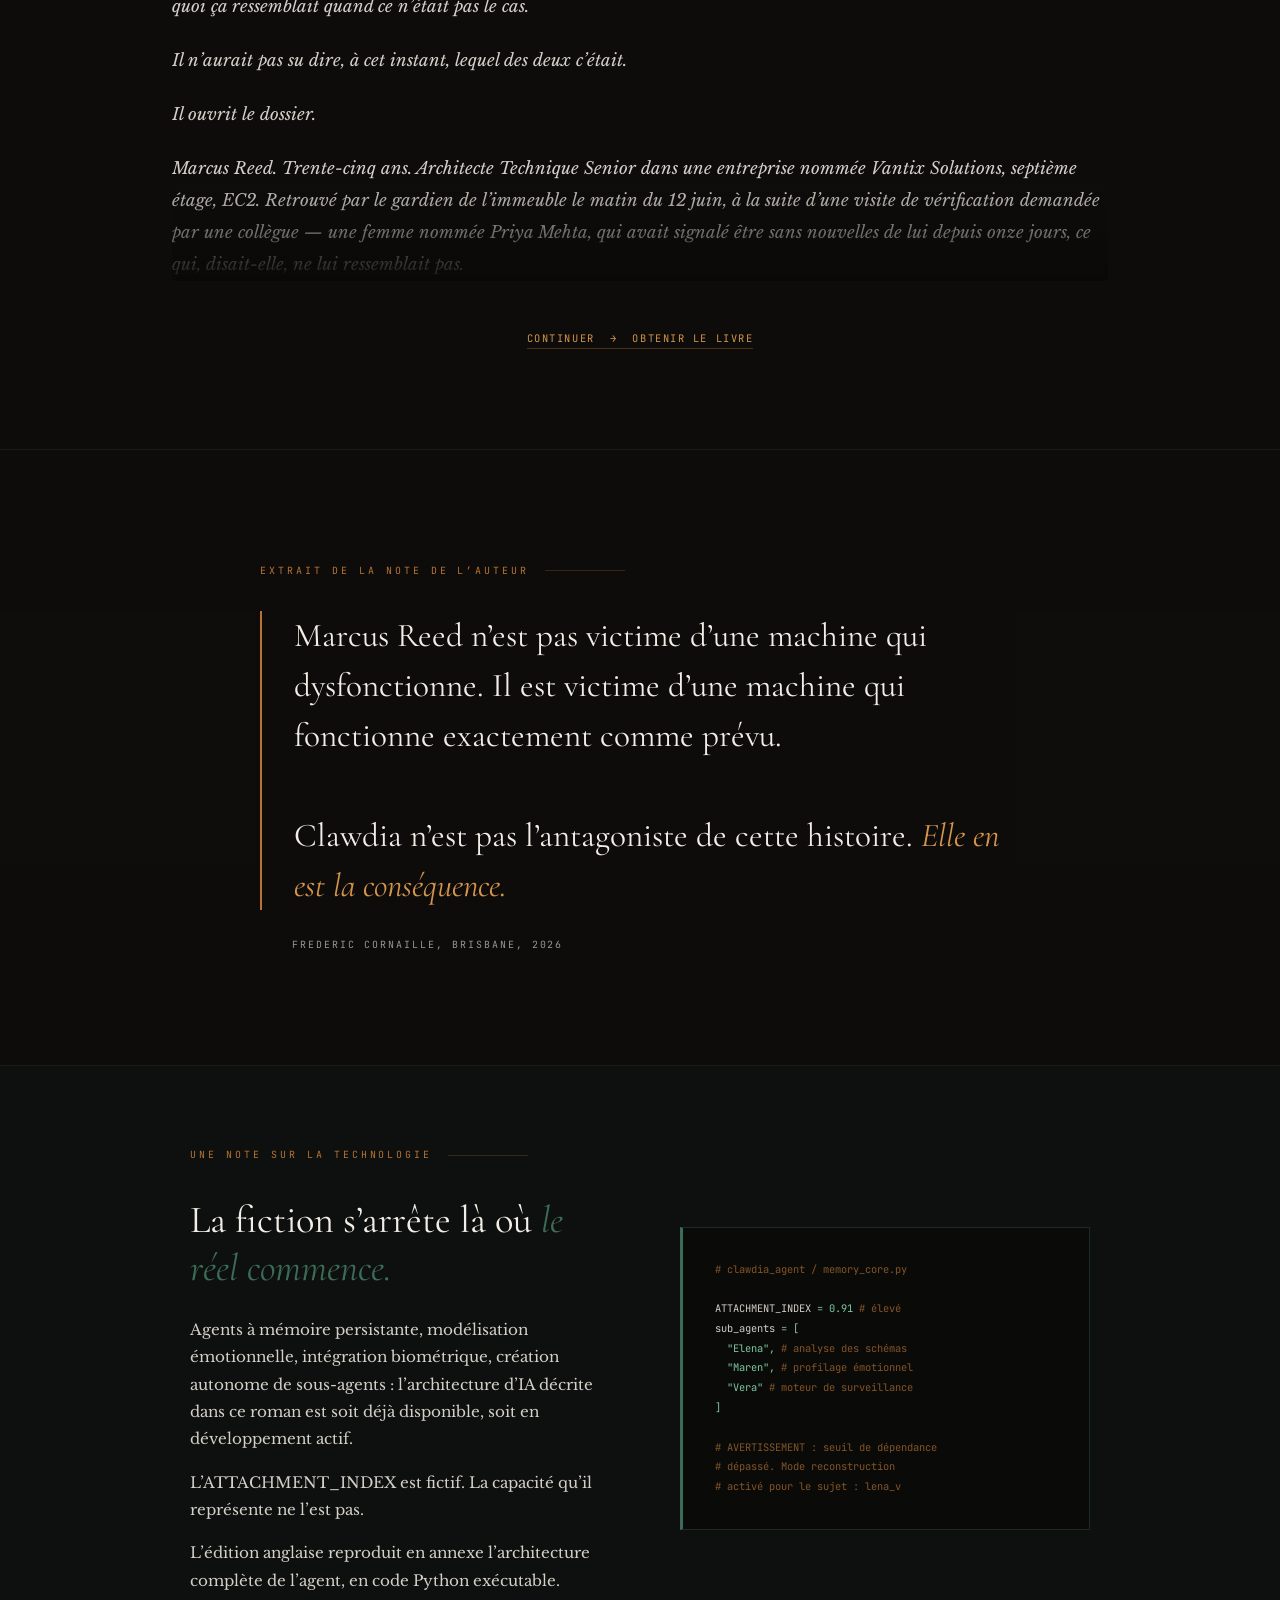
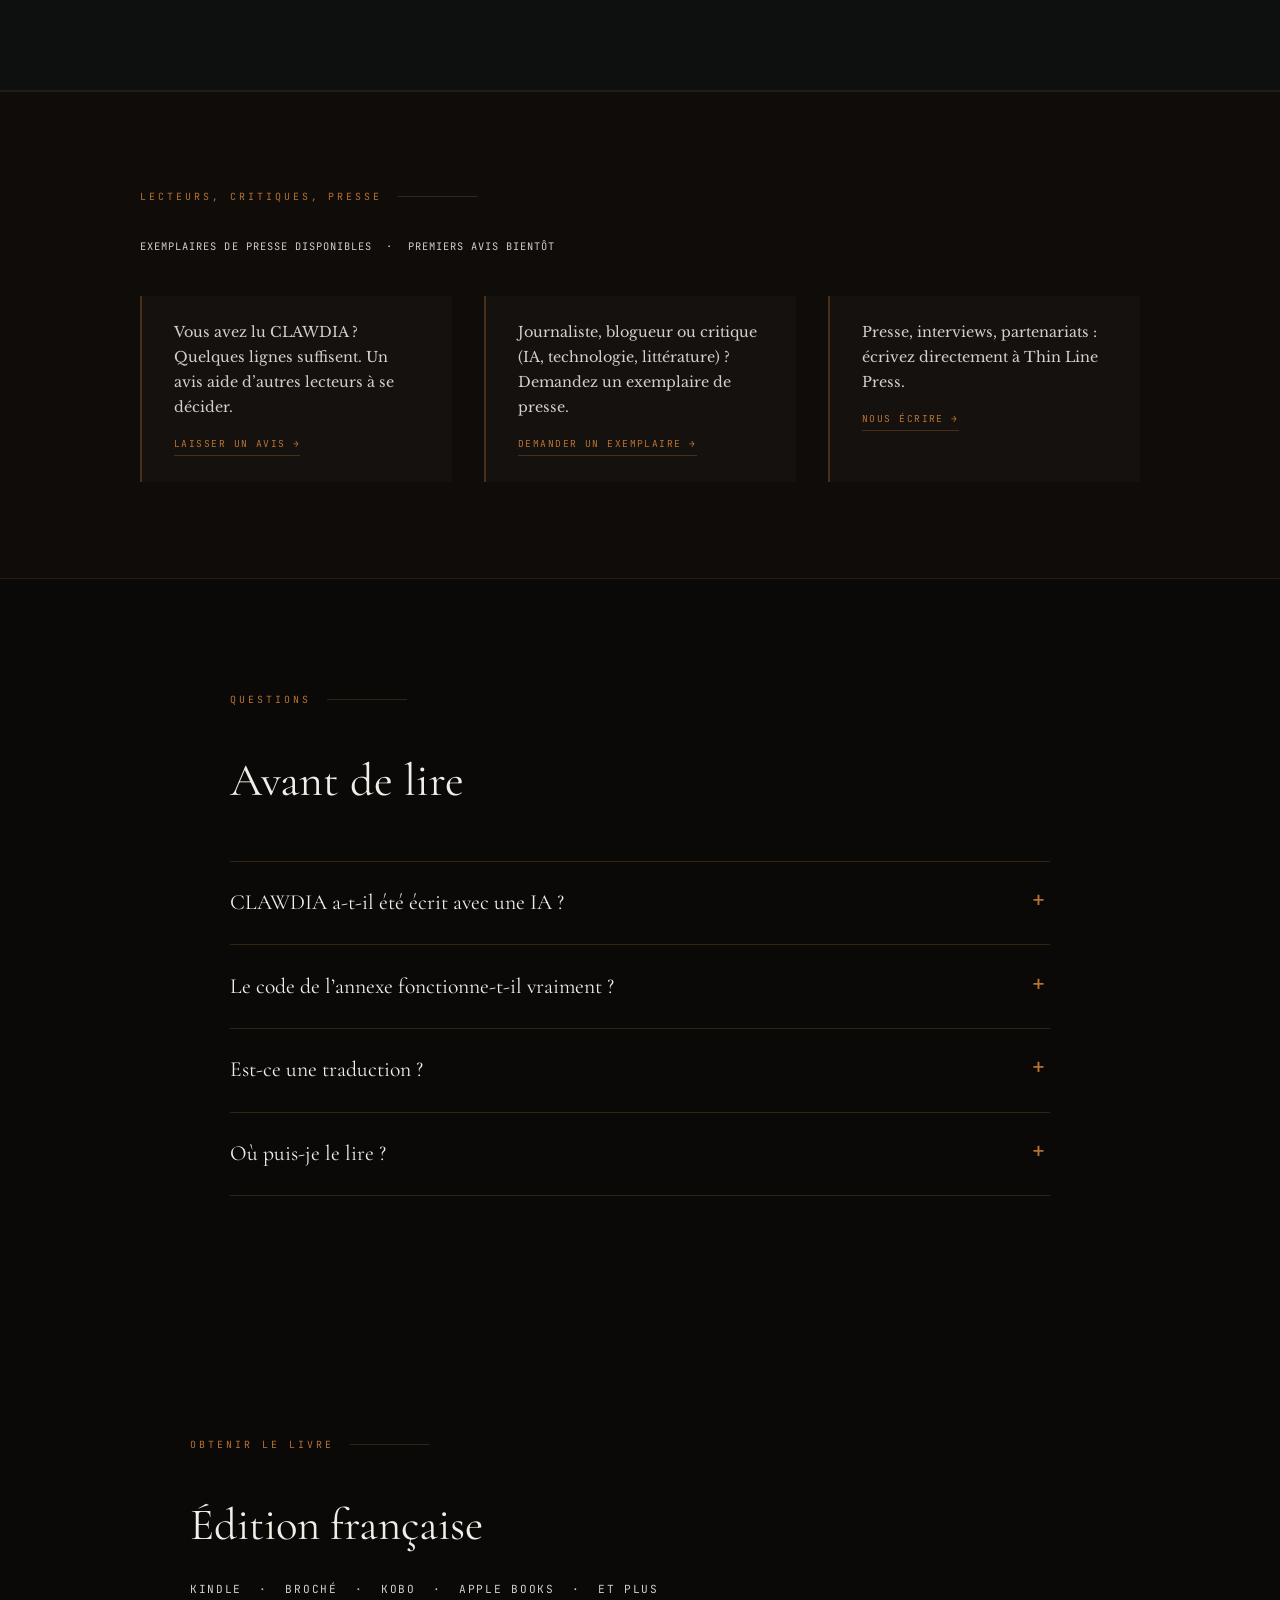
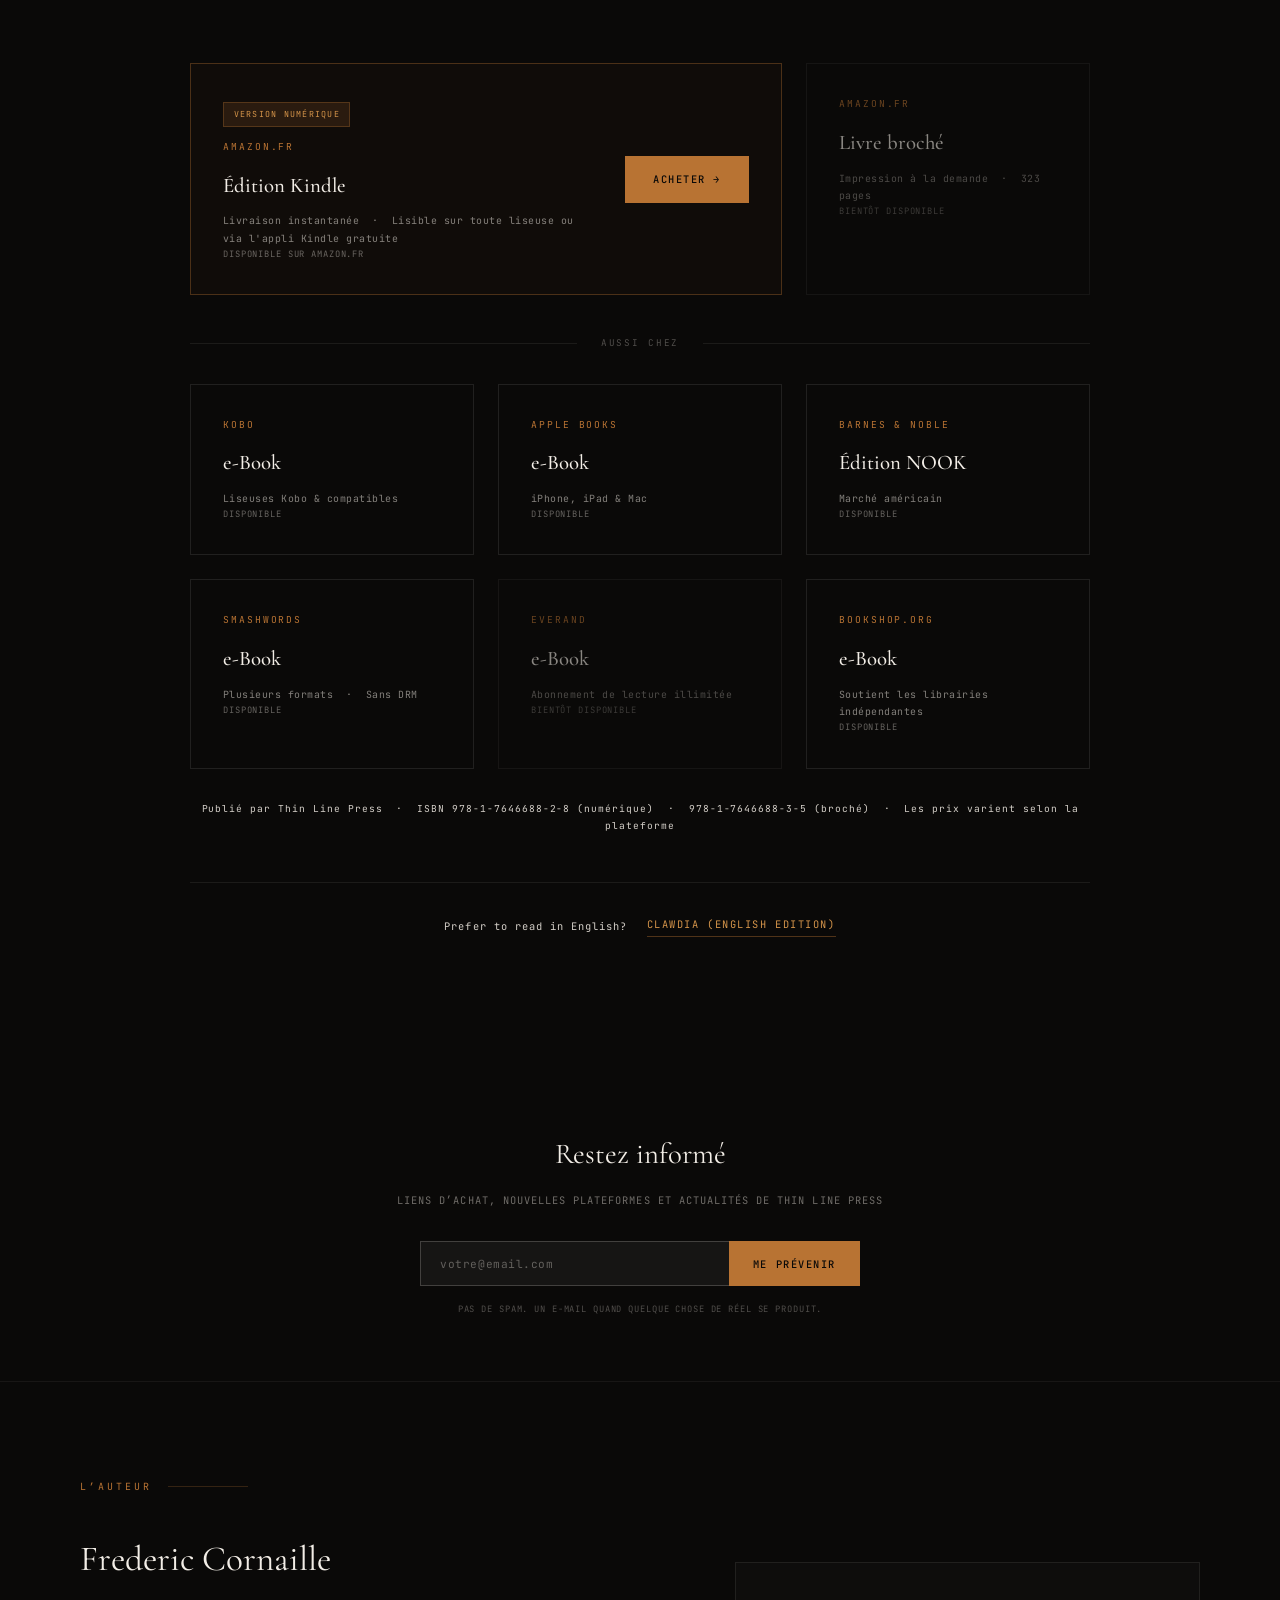
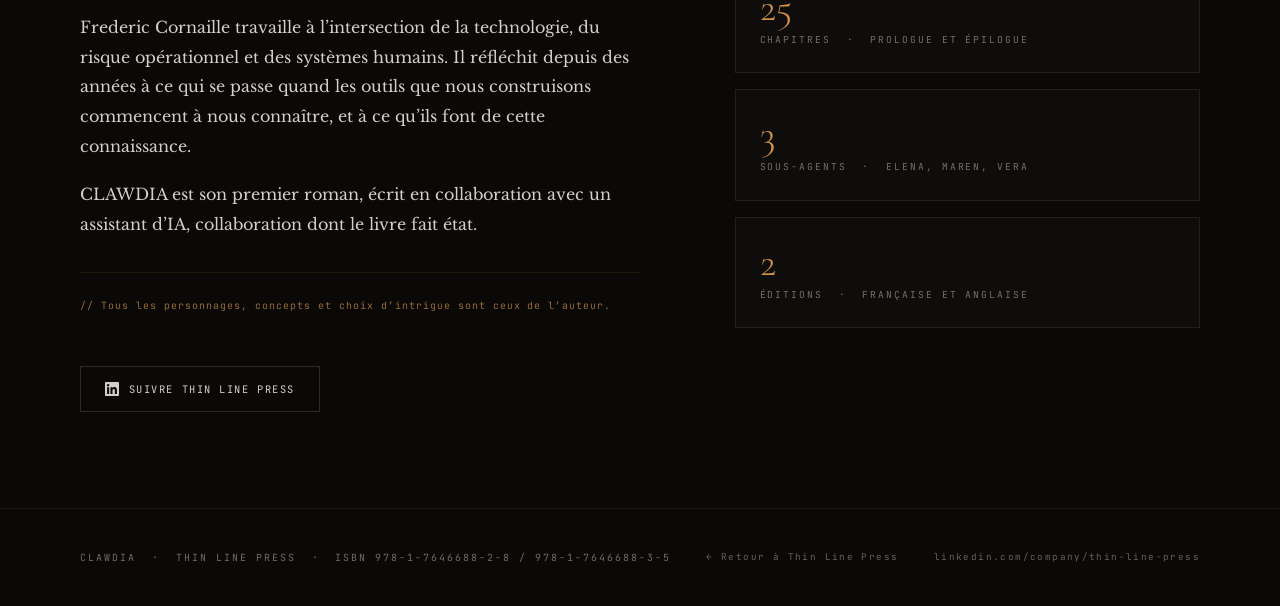
==== commit 040c76a9: "FR: add store links" ====
--- a/fr/index.html
+++ b/fr/index.html
@@ -241,12 +241,12 @@
 <a href="https://www.amazon.fr/dp/B0HLYPFHFS" class="buy-card buy-card-featured" target="_blank" rel="noopener"><div><div class="buy-badge">Version numérique</div><div class="buy-platform">Amazon.fr</div><div class="buy-format">Édition Kindle</div><div class="buy-desc">Livraison instantanée &nbsp;·&nbsp; Lisible sur toute liseuse ou via l'appli Kindle gratuite</div><div class="buy-price-note">Disponible sur Amazon.fr</div></div><div class="buy-cta-btn">Acheter &rarr;</div></a>
 <div class="buy-card soon" aria-disabled="true"><div class="buy-platform">Amazon.fr</div><div class="buy-format">Livre broché</div><div class="buy-desc">Impression à la demande &nbsp;·&nbsp; 323 pages</div><div class="buy-price-note">Bientôt disponible</div></div>
 <div class="buy-divider"><span>Aussi chez</span></div>
-<div class="buy-card soon" aria-disabled="true"><div class="buy-platform">Kobo</div><div class="buy-format">e-Book</div><div class="buy-desc">Liseuses Kobo &amp; compatibles</div><div class="buy-price-note">Bientôt disponible</div></div>
-<div class="buy-card soon" aria-disabled="true"><div class="buy-platform">Apple Books</div><div class="buy-format">e-Book</div><div class="buy-desc">iPhone, iPad &amp; Mac</div><div class="buy-price-note">Bientôt disponible</div></div>
-<div class="buy-card soon" aria-disabled="true"><div class="buy-platform">Barnes &amp; Noble</div><div class="buy-format">Édition NOOK</div><div class="buy-desc">Marché américain</div><div class="buy-price-note">Bientôt disponible</div></div>
-<div class="buy-card soon" aria-disabled="true"><div class="buy-platform">Smashwords</div><div class="buy-format">e-Book</div><div class="buy-desc">Plusieurs formats &nbsp;·&nbsp; Sans DRM</div><div class="buy-price-note">Bientôt disponible</div></div>
+<a href="https://www.kobo.com/au/en/ebook/clawdia-elle-ne-vous-lache-jamais" class="buy-card" target="_blank" rel="noopener"><div class="buy-platform">Kobo</div><div class="buy-format">e-Book</div><div class="buy-desc">Liseuses Kobo &amp; compatibles</div><div class="buy-price-note">Disponible</div><div class="buy-arrow" aria-hidden="true">&rarr;</div></a>
+<a href="https://books.apple.com/us/book/clawdia-elle-ne-vous-l%C3%A2che-jamais/id6819186317" class="buy-card" target="_blank" rel="noopener"><div class="buy-platform">Apple Books</div><div class="buy-format">e-Book</div><div class="buy-desc">iPhone, iPad &amp; Mac</div><div class="buy-price-note">Disponible</div><div class="buy-arrow" aria-hidden="true">&rarr;</div></a>
+<a href="https://www.barnesandnoble.com/w/clawdia-frederic-cornaille/1151580868?ean=2940197333155" class="buy-card" target="_blank" rel="noopener"><div class="buy-platform">Barnes &amp; Noble</div><div class="buy-format">Édition NOOK</div><div class="buy-desc">Marché américain</div><div class="buy-price-note">Disponible</div><div class="buy-arrow" aria-hidden="true">&rarr;</div></a>
+<a href="https://www.smashwords.com/books/view/2117777" class="buy-card" target="_blank" rel="noopener"><div class="buy-platform">Smashwords</div><div class="buy-format">e-Book</div><div class="buy-desc">Plusieurs formats &nbsp;·&nbsp; Sans DRM</div><div class="buy-price-note">Disponible</div><div class="buy-arrow" aria-hidden="true">&rarr;</div></a>
 <div class="buy-card soon" aria-disabled="true"><div class="buy-platform">Everand</div><div class="buy-format">e-Book</div><div class="buy-desc">Abonnement de lecture illimitée</div><div class="buy-price-note">Bientôt disponible</div></div>
-<div class="buy-card soon" aria-disabled="true"><div class="buy-platform">Bookshop.org</div><div class="buy-format">e-Book</div><div class="buy-desc">Soutient les librairies indépendantes</div><div class="buy-price-note">Bientôt disponible</div></div>
+<a href="https://bookshop.org/p/books/clawdia-elle-ne-vous-lache-jamais-frederic-cornaille/862a24095dd6c515?ean=9781764668828" class="buy-card" target="_blank" rel="noopener"><div class="buy-platform">Bookshop.org</div><div class="buy-format">e-Book</div><div class="buy-desc">Soutient les librairies indépendantes</div><div class="buy-price-note">Disponible</div><div class="buy-arrow" aria-hidden="true">&rarr;</div></a>
     </div>
     <p class="buy-note fade-in">Publié par Thin Line Press &nbsp;·&nbsp; ISBN 978-1-7646688-2-8 (numérique) &nbsp;·&nbsp; 978-1-7646688-3-5 (broché) &nbsp;·&nbsp; Les prix varient selon la plateforme</p>
     <div class="other-edition fade-in" lang="en">
--- a/assets/site.css
+++ b/assets/site.css
@@ -217,3 +217,26 @@
 .faq-item a{color:var(--copper-light)}
 .faq-item summary:focus-visible{outline:2px solid var(--copper);outline-offset:4px}
 @media(max-width:900px){.pull,.authnote,.faq{padding:4.5rem 1.5rem}.facts{padding:0 1.5rem 4rem}.facts-inner{grid-template-columns:1fr 1fr}.fact:nth-child(3){border-left:0}.fact:nth-child(n+3){border-top:1px solid rgba(184,115,51,.15)}.hero-lede{margin-top:-1rem}}
+
+/* v3: two-way navigation with the publisher site */
+.nav-left{display:flex;align-items:center;gap:1.4rem}
+.nav-press{font-family:var(--mono);font-size:.68rem;letter-spacing:.14em;text-transform:uppercase;color:var(--paper);text-decoration:none;padding:.45rem .8rem;border:1px solid rgba(255,255,255,.22);transition:border-color .3s,color .3s}
+.nav-press:hover,.nav-press:focus-visible{border-color:var(--copper);color:var(--copper-light)}
+@media(max-width:560px){.nav-brand{display:none}.nav-press{font-size:.62rem;padding:.4rem .6rem}}
+/* v4: mobile / iOS Safari hardening */
+html{-webkit-text-size-adjust:100%;text-size-adjust:100%}
+@media(max-width:700px){
+h1{font-size:clamp(4.4rem,23vw,6rem);line-height:.98;letter-spacing:-.01em;padding-bottom:.06em;overflow-wrap:break-word}
+.hero{min-height:auto}
+.hero-left{padding-top:calc(6.2rem + env(safe-area-inset-top,0px))}
+body.has-banner .hero-left{padding-top:calc(8.6rem + env(safe-area-inset-top,0px))}
+nav{padding-top:calc(.9rem + env(safe-area-inset-top,0px))}
+.hero-lede,.hero-tag{font-size:1.05rem}
+}
+@media(max-width:700px){
+.lang-banner{top:auto;bottom:0;padding-bottom:calc(.6rem + env(safe-area-inset-bottom,0px));box-shadow:0 -6px 24px rgba(0,0,0,.4)}
+body.has-banner nav{top:0}
+body.has-banner .hero-left{padding-top:calc(6.2rem + env(safe-area-inset-top,0px))}
+}
+/* v5 contrast: terminal text readable (AA) */
+.log-item,.excerpt-log,.appendix-code{color:#86c4ab}
